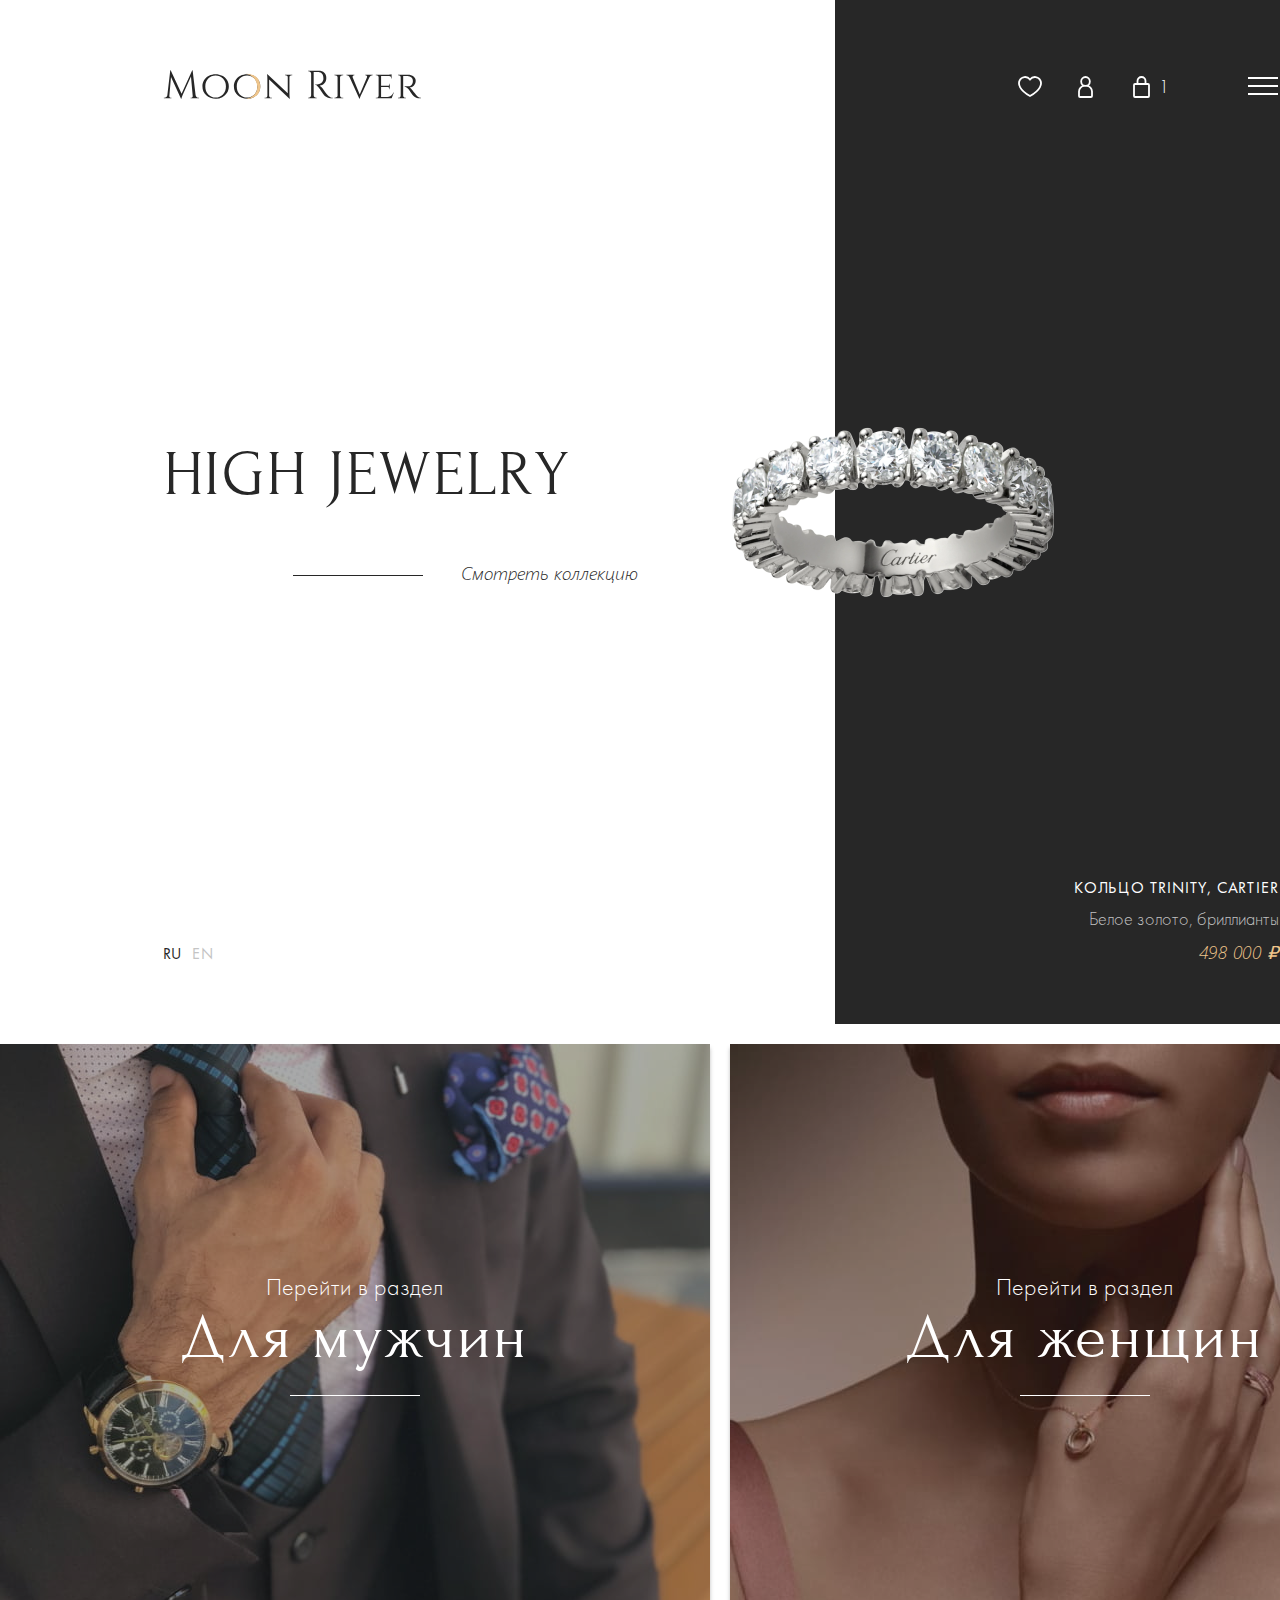
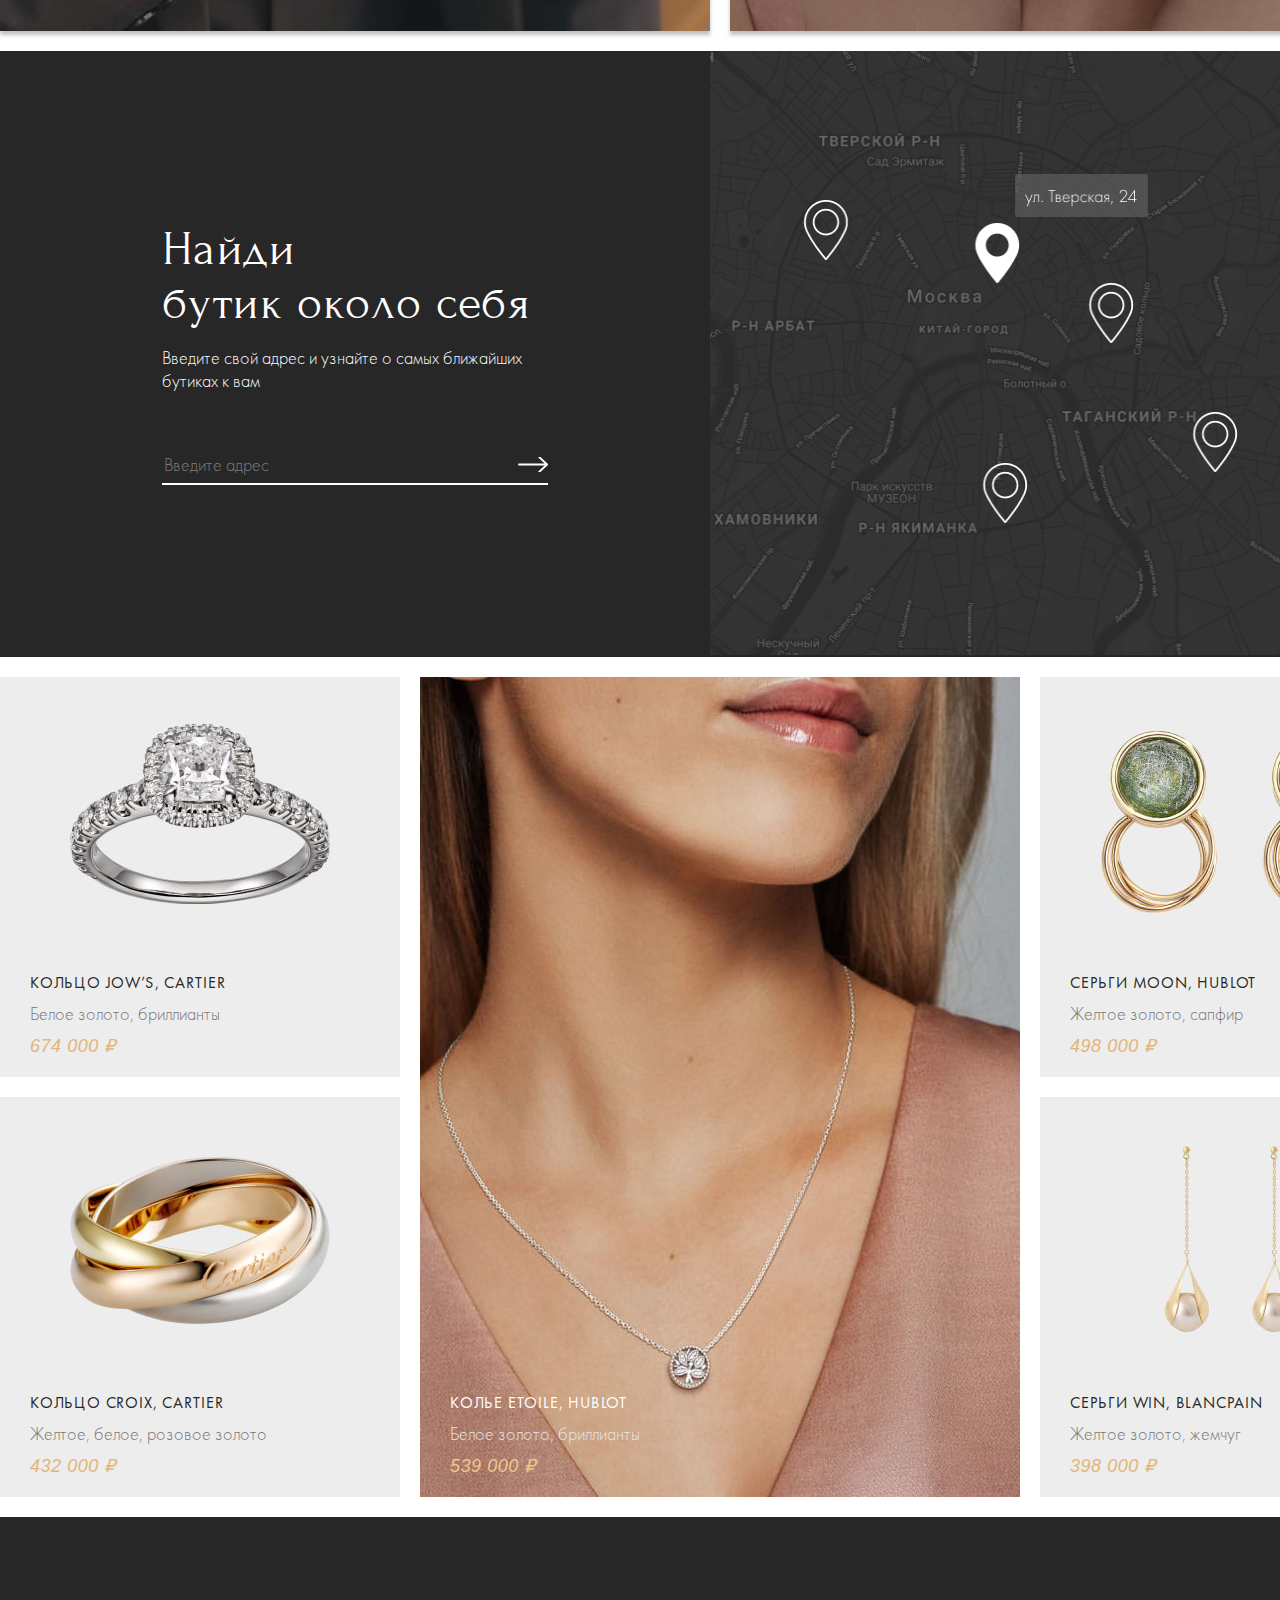
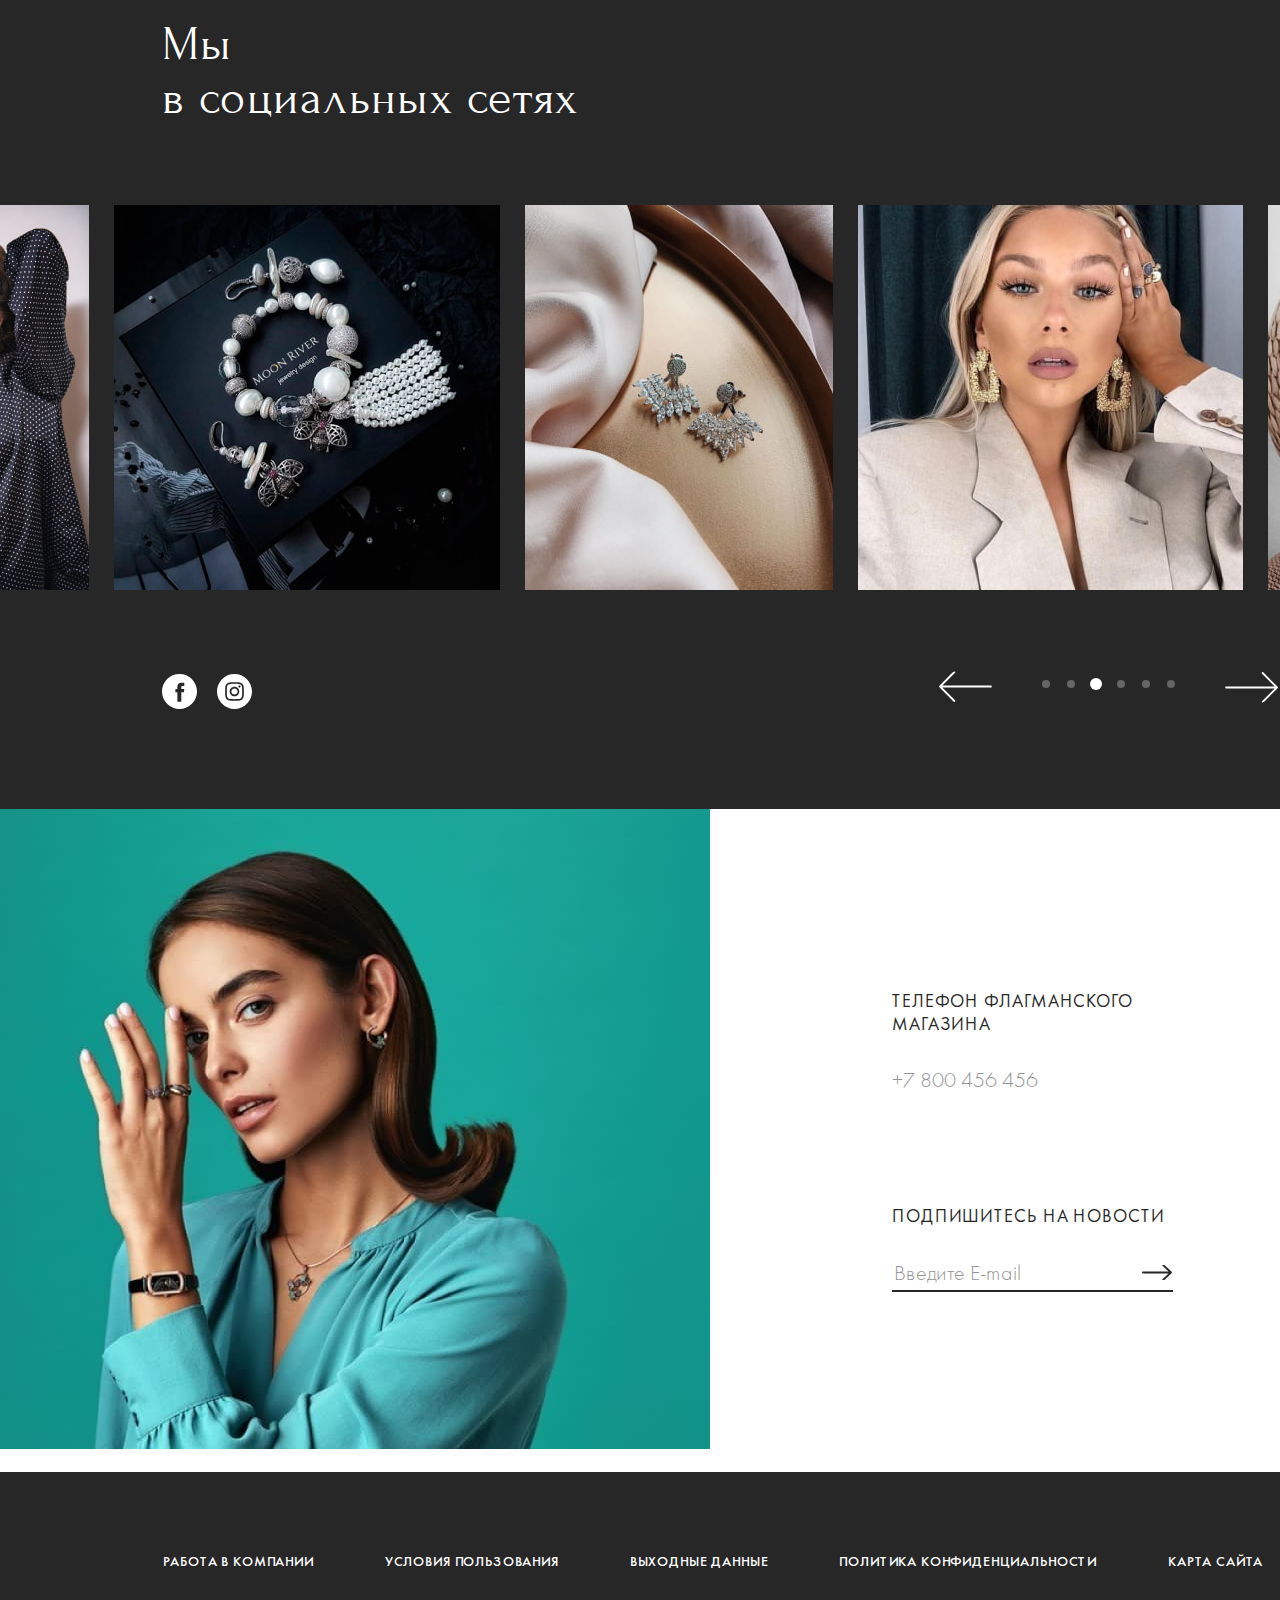
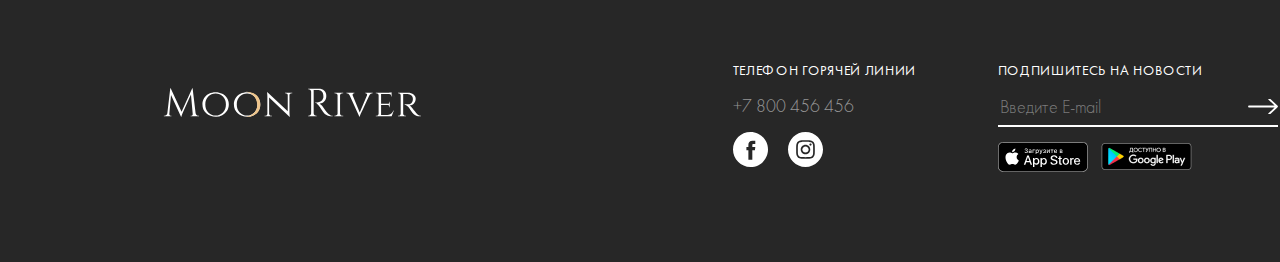
==== index.html @ 4856331a "Редактирует формы" ====
<!DOCTYPE html>
<html lang="ru">
  <head>
    <meta charset="utf-8">
    <title>Moon River</title>
    <link rel="stylesheet" href="styles/styles.css">
  </head>
  <body>
    <header class="main-header">
      <div class="container-center">
        <h1 class="visually-hidden">Moon River</h1>
        <nav class="main-nav">
          <a class="header-logo">
            <img class="header-logo-img" src="images/main-logo.svg" width="258" height="53" alt="Логотип «Moon River».">
          </a>
          <ul class="user-navigation navigation">
            <li class="user-navigation-item">
              <a class="user-navigation-link navigation-link favorite" href="#">
                <span class="visually-hidden">Избранное</span>
              </a>
            </li>
            <li class="user-navigation-item">
              <a class="user-navigation-link navigation-link sign-in" href="#">
                <span class="visually-hidden">Войти</span>
              </a>
            </li>
            <li class="user-navigation-item">
              <a class="user-navigation-link navigation-link cart" href="#">
                <span class="visually-hidden">Корзина</span>
                <span class="cart-counter">1</span>
              </a>
            </li>
          </ul>
          <a class="menu-burger-button" href="#">
            <span class="visually-hidden">Меню</span>
            <span class="burger-icon"></span>
          </a>
        </nav>
      </div>
    </header>
    <main class="main-container main-content">
      <section class="hero">
        <div class="container-center">
          <div class="hero-column-container">
            <h2 class="hero-title">High Jewelry</h2>
            <a class="hero-more-link" href="#">Смотреть коллекцию</a>
          </div>
          <article class="hero-produсt">
            <img class="hero-product-img" src="images/hero-product.png" width="322" height="170" alt="">
            <div class="hero-product-description">
              <h3 class="product-card-title">Кольцо Trinity, Cartier</h3>
              <p class="product-card-materials">Белое золото, бриллианты</p>
              <span class="product-card-price">498 000 &#8381;</span>
            </div>
          </article>
          <ul class="language-menu">
            <li class="language-menu-item">
              <a class="language-menu-link language-menu-current" href="#">Ru</a>
            </li>
            <li class="language-menu-item">
              <a class="language-menu-link" href="#">En</a>
            </li>
          </ul>
        </div>
      </section>
      <section class="catalog-menu container-center-second">
        <h2 class="visually-hidden">Перейти в каталог</h2>
        <div class="catalog-menu-column male-catalog">
          <a class="catalog-menu-link" href="#">Перейти в раздел
            <span class="catalog-menu-gender">Для мужчин</span>
          </a>
        </div>
        <div class="catalog-menu-column female-catalog">
          <a class="catalog-menu-link" href="#">Перейти в раздел
            <span class="catalog-menu-gender">Для женщин</span>
          </a>
        </div>
      </section>
      <section class="search">
        <div class="container-center-second">
          <div class="search-column-container">
            <h2 class="search-title">Найди<br>бутик около себя</h2>
            <p class="search-description">Введите свой адрес и узнайте о самых ближайших бутиках к вам</p>
            <form class="search-form form" action="https://echo.htmlacademy.ru/" method="post">
              <label class="visually-hidden" for="address">Введите адрес</label>
              <input class="search-form-field field" type="text" id="address" name="address" placeholder="Введите адрес" required>
              <button class="search-form-button form-button" type="submit">
                <span class="visually-hidden">Отправить</span>
              </button>
            </form>
          </div>
          <img class="search-map" src="images/map.png" width="740" height="604" alt="Карта">
        </div>
      </section>
      <section class="product-cards container-center-second">
        <h2 class="visually-hidden">Товары</h2>
        <ul class="product-cards-list">
          <li class="product-card">
            <img class="product-card-img" src="images/product-1.jpg" width="400" height="400" alt="">
            <div class="product-card-description">
              <h3 class="product-card-title">Кольцо jow’s, Cartier</h3>
              <p class="product-card-materials">Белое золото, бриллианты</p>
              <span class="product-card-price">674 000 &#8381;</span>
            </div>
          </li>
          <li class="product-card product-card-huge light-theme">
            <img class="product-card-img" src="images/product-3.jpg" width="600" height="820" alt="">
            <div class="product-card-description">
              <h3 class="product-card-title">Колье etoile, Hublot</h3>
              <p class="product-card-materials">Белое золото, бриллианты</p>
              <span class="product-card-price">539 000 &#8381;</span>
            </div>
          </li>
          <li class="product-card">
            <img class="product-card-img" src="images/product-4.jpg" width="400" height="400" alt="">
            <div class="product-card-description">
              <h3 class="product-card-title">Серьги moon, Hublot</h3>
              <p class="product-card-materials">Желтое золото, сапфир</p>
              <span class="product-card-price">498 000 &#8381;</span>
            </div>
          </li>
          <li class="product-card">
            <img class="product-card-img" src="images/product-2.jpg" width="400" height="400" alt="">
            <div class="product-card-description">
              <h3 class="product-card-title">Кольцо croix, Cartier</h3>
              <p class="product-card-materials">Желтое, белое, розовое золото</p>
              <span class="product-card-price">432 000 &#8381;</span>
            </div>
          </li>
          <li class="product-card">
            <img class="product-card-img" src="images/product-5.jpg" width="400" height="400" alt="">
            <div class="product-card-description">
              <h3 class="product-card-title">Серьги win, Blancpain</h3>
              <p class="product-card-materials">Желтое золото, жемчуг</p>
              <span class="product-card-price">398 000 &#8381;</span>
            </div>
          </li>
        </ul>
      </section>
      <section class="social-media">
        <div class="container-center-second">
          <h2 class="social-media-title">Мы<br>в социальных сетях</h2>
          <div class="slider">
            <ul class="slider-images-list">
              <li class="slider-list-item">
                <img class="slider-image" src="images/slider-photo-1.jpg" width="257" height="385" alt="Девушка в платье с серьгой.">
              </li>
              <li class="slider-list-item">
                <img class="slider-image" src="images/slider-photo-2.jpg" width="386" height="385" alt="Набор украшений: браслет и серьги.">
              </li>
              <li class="slider-list-item">
                <img class="slider-image" src="images/slider-photo-3.jpg" width="308" height="385" alt="Серьги.">
              </li>
              <li class="slider-list-item">
                <img class="slider-image" src="images/slider-photo-4.jpg" width="385" height="385" alt="Девушка с серьгами.">
              </li>
              <li class="slider-list-item">
                <img class="slider-image" src="images/slider-photo-5.jpg" width="338" height="385" alt="Рука девушки с кольцом, кулон, серьги, кофе.">
              </li>
            </ul>
            <ul class="slider-pagination">
              <li class="slider-pagination-item">
                <button class="slider-pagination-button slider-arrows slider-prev" type="button">
                  <span class="visually-hidden">Предыдущий слайд</span>
                </button>
              </li>
              <li class="slider-pagination-item">
                <button class="slider-pagination-button" type="button">
                  <span class="visually-hidden">1 слайд</span>
                </button>
              </li>
              <li class="slider-pagination-item">
                <button class="slider-pagination-button" type="button">
                  <span class="visually-hidden">2 слайд</span>
                </button>
              </li>
              <li class="slider-pagination-item">
                <button class="slider-pagination-button slider-button-active" type="button">
                  <span class="visually-hidden">3 слайд</span>
                </button>
              </li>
              <li class="slider-pagination-item">
                <button class="slider-pagination-button" type="button">
                  <span class="visually-hidden">4 слайд</span>
                </button>
              </li>
              <li class="slider-pagination-item">
                <button class="slider-pagination-button" type="button">
                  <span class="visually-hidden">5 слайд</span>
                </button>
              </li>
              <li class="slider-pagination-item">
                <button class="slider-pagination-button" type="button">
                  <span class="visually-hidden">6 слайд</span>
                </button>
              </li>
              <li class="slider-pagination-item">
                <button class="slider-pagination-button slider-arrows slider-next" type="button">
                  <span class="visually-hidden">Следующий слайд</span>
                </button>
              </li>
            </ul>
          </div>
          <ul class="social-list">
            <li class="social-list-item">
              <a class="social-link facebook" href="#">
                <span class="visually-hidden">Facebook</span>
                <svg xmlns="http://www.w3.org/2000/svg" width="35" height="35" fill="none" viewBox="0 0 35 35">
                  <path fill="#fff" fill-rule="evenodd" d="M17.5 0C7.835 0 0 7.835 0 17.5S7.835 35 17.5 35 35 27.165 35 17.5 27.165 0 17.5 0Zm1.824 18.269v9.52h-3.94v-9.52h-1.967v-3.28h1.968v-1.97c0-2.677 1.111-4.269 4.268-4.269h2.629v3.281h-1.643c-1.23 0-1.31.459-1.31 1.315l-.005 1.642H22.3l-.348 3.28h-2.628Z" clip-rule="evenodd"/>
                </svg>
              </a>
            </li>
            <li class="social-list-item">
              <a class="social-link instagram" href="#">
                <span class="visually-hidden">Instagram</span>
                <svg xmlns="http://www.w3.org/2000/svg" width="35" height="35" fill="none" viewBox="0 0 35 35">
                  <path fill="#fff" fill-rule="evenodd" d="M17.5 0C7.835 0 0 7.835 0 17.5S7.835 35 17.5 35 35 27.165 35 17.5 27.165 0 17.5 0Zm-3.8477 8.223c.9956-.0453 1.3137-.0564 3.8485-.0564h-.0029c2.5356 0 2.8525.011 3.8481.0564.9936.0455 1.6722.2028 2.2672.4336.6145.2382 1.1337.557 1.6528 1.0763.5192.5187.8381 1.0395 1.0773 1.6533.2294.5935.3869 1.2717.4336 2.2653.0447.9956.0564 1.3137.0564 3.8485 0 2.5348-.0117 2.8522-.0564 3.8477-.0467.9933-.2042 1.6717-.4336 2.2653-.2392.6137-.5581 1.1344-1.0773 1.6532-.5186.5192-1.0385.8389-1.6522 1.0773-.5938.2308-1.2728.3881-2.2665.4336-.9955.0453-1.3127.0564-3.8477.0564-2.5346 0-2.8525-.0111-3.8481-.0564-.9934-.0455-1.6718-.2028-2.2656-.4336-.6135-.2384-1.1343-.5581-1.6528-1.0773-.519-.5188-.838-1.0395-1.0765-1.6534-.2306-.5934-.388-1.2716-.4336-2.2653-.0451-.9955-.0564-1.3127-.0564-3.8475s.0117-2.8531.0562-3.8487c.0447-.9932.2022-1.6716.4336-2.2653.2392-.6136.558-1.1344 1.0772-1.6531.5188-.519 1.0396-.838 1.6534-1.0763.5935-.2308 1.2717-.3881 2.2653-.4336Z" clip-rule="evenodd"/>
                  <path fill="#fff" fill-rule="evenodd" d="M16.6637 9.8486c.1625-.0002.3374-.0001.5262 0h.3111c2.492 0 2.7873.009 3.7714.0537.91.0416 1.4039.1937 1.7329.3214.4356.1692.7461.3714 1.0726.6981.3267.3267.5289.6378.6985 1.0733.1277.3287.28.8226.3214 1.7326.0447.9839.0544 1.2794.0544 3.7703 0 2.4908-.0097 2.7864-.0544 3.7703-.0416.91-.1937 1.4039-.3214 1.7325-.1692.4356-.3718.7457-.6985 1.0722-.3267.3267-.6368.5289-1.0726.6981-.3286.1283-.8229.28-1.7329.3216-.9839.0447-1.2794.0544-3.7714.0544-2.4923 0-2.7876-.0097-3.7715-.0544-.91-.042-1.4039-.1941-1.7331-.3218-.4356-.1692-.7467-.3714-1.0734-.6981-.3266-.3267-.5289-.637-.6984-1.0728-.1278-.3286-.28-.8225-.3215-1.7325-.0447-.9839-.0536-1.2794-.0536-3.7719 0-2.4924.009-2.7864.0536-3.7703.0417-.91.1937-1.4039.3215-1.7329.1691-.4355.3718-.7467.6984-1.0733.3267-.3267.6378-.5289 1.0734-.6985.329-.1283.8231-.28 1.7331-.3218.861-.0389 1.1947-.0505 2.9342-.0525v.0023Zm5.8191 1.5498c-.6183 0-1.12.5011-1.12 1.1196 0 .6183.5017 1.12 1.12 1.12.6184 0 1.12-.5017 1.12-1.12 0-.6183-.5016-1.12-1.12-1.12v.0004Zm-9.7751 6.1018c0-2.647 2.1461-4.7931 4.7931-4.7931h-.0002c2.647 0 4.7925 2.1461 4.7925 4.7931s-2.1453 4.7921-4.7923 4.7921-4.7931-2.1451-4.7931-4.7921Z" clip-rule="evenodd"/>
                  <path fill="#fff" fill-rule="evenodd" d="M17.501 14.389c1.7182 0 3.1112 1.3929 3.1112 3.1112 0 1.7181-1.393 3.1111-3.1112 3.1111-1.7183 0-3.1111-1.393-3.1111-3.1111 0-1.7183 1.3928-3.1112 3.1111-3.1112Z" clip-rule="evenodd"/>
                </svg>
              </a>
            </li>
          </ul>
        </div>
      </section>
      <section class="contacts container-center-second">
        <h2 class="visually-hidden">Связь с нами</h2>
        <div class="contacts-container">
          <div class="tel">
            <h3 class="tel-title contacts-subtitle">Телефон флагманского магазина</h3>
            <a class="tel-link" href="tel:+7800456456">+7 800 456 456</a>
          </div>
          <div class="subscribe">
            <h3 class="subscribe-title contacts-subtitle">Подпишитесь на новости</h3>
            <form class="subscribe-form form" action="https://echo.htmlacademy.ru/" method="post">
              <label class="visually-hidden" for="subscribe">Введите E-mail</label>
              <input class="subscribe-field field" type="email" id="subscribe" name="subscribe" placeholder="Введите E-mail" required>
              <button class="subscribe-button form-button" type="submit">
                <span class="visually-hidden">Отправить</span>
              </button>
            </form>
          </div>
        </div>
      </section>
    </main>
    <footer class="main-footer">
      <div class="container-center">
        <ul class="footer-navigation">
          <li class="footer-navigation-item">
            <a class="footer-navigation-link" href="#">Работа в компании</a>
          </li>
          <li class="footer-navigation-item">
            <a class="footer-navigation-link" href="#">Условия пользования</a>
          </li>
          <li class="footer-navigation-item">
            <a class="footer-navigation-link" href="#">Выходные данные</a>
          </li>
          <li class="footer-navigation-item">
            <a class="footer-navigation-link" href="#">Политика конфиденциальности</a>
          </li>
          <li class="footer-navigation-item">
            <a class="footer-navigation-link" href="#">Карта сайта</a>
          </li>
        </ul>
        <a class="footer-logo">
          <img class="footer-logo-img" src="images/light-logo.svg" width="258" height="53" alt="Логотип «Moon River».">
        </a>
        <section class="footer-contacts">
          <h2 class="visually-hidden">Контакты</h2>
          <ul class="footer-contacts-list">
            <li class="footer-contacts-item tel">
              <h3 class="tel-title footer-title">Телефон горячей линии</h3>
              <a class="tel-link" href="tel:+7800456456">+7 800 456 456</a>
            </li>
            <li class="footer-contacts-item">
              <h3 class="visually-hidden">Социальные сети</h3>
              <ul class="social-list">
                <li class="social-list-item">
                  <a class="social-link" href="#">
                    <span class="visually-hidden">Facebook</span>
                    <svg xmlns="http://www.w3.org/2000/svg" width="35" height="35" fill="none" viewBox="0 0 35 35">
                      <path fill="#fff" fill-rule="evenodd" d="M17.5 0C7.835 0 0 7.835 0 17.5S7.835 35 17.5 35 35 27.165 35 17.5 27.165 0 17.5 0Zm1.824 18.269v9.52h-3.94v-9.52h-1.967v-3.28h1.968v-1.97c0-2.677 1.111-4.269 4.268-4.269h2.629v3.281h-1.643c-1.23 0-1.31.459-1.31 1.315l-.005 1.642H22.3l-.348 3.28h-2.628Z" clip-rule="evenodd"/>
                    </svg>
                  </a>
                </li>
                <li class="social-list-item">
                  <a class="social-link" href="#">
                    <span class="visually-hidden">Instagram</span>
                    <svg xmlns="http://www.w3.org/2000/svg" width="35" height="35" fill="none" viewBox="0 0 35 35">
                      <path fill="#fff" fill-rule="evenodd" d="M17.5 0C7.835 0 0 7.835 0 17.5S7.835 35 17.5 35 35 27.165 35 17.5 27.165 0 17.5 0Zm-3.8477 8.223c.9956-.0453 1.3137-.0564 3.8485-.0564h-.0029c2.5356 0 2.8525.011 3.8481.0564.9936.0455 1.6722.2028 2.2672.4336.6145.2382 1.1337.557 1.6528 1.0763.5192.5187.8381 1.0395 1.0773 1.6533.2294.5935.3869 1.2717.4336 2.2653.0447.9956.0564 1.3137.0564 3.8485 0 2.5348-.0117 2.8522-.0564 3.8477-.0467.9933-.2042 1.6717-.4336 2.2653-.2392.6137-.5581 1.1344-1.0773 1.6532-.5186.5192-1.0385.8389-1.6522 1.0773-.5938.2308-1.2728.3881-2.2665.4336-.9955.0453-1.3127.0564-3.8477.0564-2.5346 0-2.8525-.0111-3.8481-.0564-.9934-.0455-1.6718-.2028-2.2656-.4336-.6135-.2384-1.1343-.5581-1.6528-1.0773-.519-.5188-.838-1.0395-1.0765-1.6534-.2306-.5934-.388-1.2716-.4336-2.2653-.0451-.9955-.0564-1.3127-.0564-3.8475s.0117-2.8531.0562-3.8487c.0447-.9932.2022-1.6716.4336-2.2653.2392-.6136.558-1.1344 1.0772-1.6531.5188-.519 1.0396-.838 1.6534-1.0763.5935-.2308 1.2717-.3881 2.2653-.4336Z" clip-rule="evenodd"/>
                      <path fill="#fff" fill-rule="evenodd" d="M16.6637 9.8486c.1625-.0002.3374-.0001.5262 0h.3111c2.492 0 2.7873.009 3.7714.0537.91.0416 1.4039.1937 1.7329.3214.4356.1692.7461.3714 1.0726.6981.3267.3267.5289.6378.6985 1.0733.1277.3287.28.8226.3214 1.7326.0447.9839.0544 1.2794.0544 3.7703 0 2.4908-.0097 2.7864-.0544 3.7703-.0416.91-.1937 1.4039-.3214 1.7325-.1692.4356-.3718.7457-.6985 1.0722-.3267.3267-.6368.5289-1.0726.6981-.3286.1283-.8229.28-1.7329.3216-.9839.0447-1.2794.0544-3.7714.0544-2.4923 0-2.7876-.0097-3.7715-.0544-.91-.042-1.4039-.1941-1.7331-.3218-.4356-.1692-.7467-.3714-1.0734-.6981-.3266-.3267-.5289-.637-.6984-1.0728-.1278-.3286-.28-.8225-.3215-1.7325-.0447-.9839-.0536-1.2794-.0536-3.7719 0-2.4924.009-2.7864.0536-3.7703.0417-.91.1937-1.4039.3215-1.7329.1691-.4355.3718-.7467.6984-1.0733.3267-.3267.6378-.5289 1.0734-.6985.329-.1283.8231-.28 1.7331-.3218.861-.0389 1.1947-.0505 2.9342-.0525v.0023Zm5.8191 1.5498c-.6183 0-1.12.5011-1.12 1.1196 0 .6183.5017 1.12 1.12 1.12.6184 0 1.12-.5017 1.12-1.12 0-.6183-.5016-1.12-1.12-1.12v.0004Zm-9.7751 6.1018c0-2.647 2.1461-4.7931 4.7931-4.7931h-.0002c2.647 0 4.7925 2.1461 4.7925 4.7931s-2.1453 4.7921-4.7923 4.7921-4.7931-2.1451-4.7931-4.7921Z" clip-rule="evenodd"/>
                      <path fill="#fff" fill-rule="evenodd" d="M17.501 14.389c1.7182 0 3.1112 1.3929 3.1112 3.1112 0 1.7181-1.393 3.1111-3.1112 3.1111-1.7183 0-3.1111-1.393-3.1111-3.1111 0-1.7183 1.3928-3.1112 3.1111-3.1112Z" clip-rule="evenodd"/>
                    </svg>
                  </a>
                </li>
              </ul>
            </li>
          </ul>
        </section>
        <div class="footer-column">
          <section class="footer-subscribe subscribe">
            <h2 class="subscribe-title footer-title">Подпишитесь на новости</h2>
            <form class="footer-subscribe-form form" action="https://echo.htmlacademy.ru/" method="post">
              <label class="visually-hidden" for="footer-subscribe">Введите E-mail</label>
              <input class="footer-subscribe-field field" type="email" id="footer-subscribe" name="subscribe" placeholder="Введите E-mail" required>
              <button class="footer-subscribe-button form-button" type="submit">
                <span class="visually-hidden">Отправить</span>
              </button>
            </form>
          </section>
          <ul class="footer-store-list">
            <li class="footer-store-item">
              <a class="footer-store-link" href="#">
                <img class="footer-store-logo appstore" src="images/apple-store.svg" width="90" height="30" alt="Загрузить в App Store">
              </a>
            </li>
            <li class="footer-store-item">
              <a class="footer-store-link" href="#">
                <img class="footer-store-logo google-play" src="images/google-play.png" width="103" height="35" alt="Доступно в Google Play">
              </a>
            </li>
          </ul>
        </div>
      </div>
    </footer>
  </body>
</html>
---- styles/styles.css ----
@font-face {
  font-family: "Futura PT";
  font-style: normal;
  font-weight: 300;
  src: url("../fonts/futurapt-light.woff2") format("woff2");
  font-display: swap;
}

@font-face {
  font-family: "Futura PT";
  font-style: normal;
  font-weight: 400;
  src: url("../fonts/futurapt-book.woff2") format("woff2");
  font-display: swap;
}

@font-face {
  font-family: "Futura PT";
  font-style: normal;
  font-weight: 450;
  src: url("../fonts/futurapt-medium.woff2") format("woff2");
  font-display: swap;
}

@font-face {
  font-family: "Futura PT";
  font-style: normal;
  font-weight: 600;
  src: url("../fonts/futurapt-demi.woff2") format("woff2");
  font-display: swap;
}

@font-face {
  font-family: "Segoe UI";
  font-style: italic;
  font-weight: 300;
  src: url("../fonts/segoeui-lightitalic.woff2") format("woff2");
  font-display: swap;
}
@font-face {
  font-family: "Segoe UI";
  font-style: italic;
  font-weight: 400;
  src: url("../fonts/segoeui-regularitalic.woff2") format("woff2");
  font-display: swap;
}

@font-face {
  font-family: "Forum";
  font-style: normal;
  font-weight: 400;
  src: url("../fonts/forum-regular.woff2") format("woff2");
  font-display: swap;
}

html {
  height: 100%;
}

body {
  display: flex;
  flex-direction: column;
  min-height: 100%;
  min-width: 1440px;
  margin: 0;
  font-family: "Futura PT", sans-serif;
  font-weight: 300;
  font-size: 18px;
  color: #272727;
}

.visually-hidden {
  position: absolute;
  width: 1px;
  height: 1px;
  margin: -1px;
  padding: 0;
  border: 0;
  clip: rect(0 0 0 0);
  overflow: hidden;
}

.container-center {
  width: 1115px;
  margin: 0 auto;
}

.container-center-second {
  width: 1440px;
  margin: 0 auto;
}

.main-header,
.hero {
  background-image: linear-gradient(to right, transparent, transparent 58%, #272727 58%, #272727);
}

.main-header {
  padding: 60px 0;
}

.main-nav {
  display: flex;
  align-items: flex-start;
}

.header-logo {
  width: 258px;
  margin-right: auto;
}

.header-logo-img {
  display: block;
}

.navigation {
  display: flex;
  margin: 0;
  padding: 0;
  list-style: none;
  background-color: #272727;
}

.navigation-link,
.menu-burger-button {
  display: block;
  font-size: 16px;
  font-weight: 450;
  letter-spacing: 0.96px;
  color: #ffffff;
  text-transform: uppercase;
  text-decoration: none;
}

.user-navigation-link {
  display: block;
  min-width: 56px;
  min-height: 53px;
  box-sizing: border-box;
  padding: 15px 20px;
  background-image: url("../images/favorite-icon.svg");
  background-repeat: no-repeat;
  background-position: center;
}

.sign-in {
  background-image: url("../images/sign-in-icon.svg");
}

.cart {
  position: relative;
  background-image: url("../images/cart-icon.svg");
}

.cart-counter {
  position: absolute;
  right: 0;
  font-size: 18px;
  font-weight: 300;
}

.menu-burger-button {
  margin-left: 78px;
  height: 53px;
}

.burger-icon {
  position: relative;
  display: block;
  width: 30px;
  height: 2px;
  margin-top: 25px;
  background-color: #ffffff;
}

.burger-icon::before,
.burger-icon::after {
  content: "";
  position: absolute;
  bottom: 100%;
  width: 30px;
  height: 2px;
  margin-bottom: 6px;
  background-color: #ffffff;
}

.burger-icon::after {
  top: 100%;
  margin-top: 6px;
  margin-bottom: 0;
}

.main-container {
  flex-grow: 1;
}

.hero {
  padding: 254px 0 60px;
  margin-bottom: 20px;
}

.hero .container-center {
  display: grid;
  grid-template-columns: 475px 547px;
  grid-template-rows: 1fr;
  column-gap: 94px;
  min-height: 537px;
}

.hero-column-container {
  display: flex;
  flex-direction: column;
}

.hero-title {
  margin: 12px 0 50px;
  font-family: "Forum", serif;
  font-size: 64px;
  font-weight: 400;
  letter-spacing: 1.92px;
  color: #272727;
  text-transform: uppercase;
}

.hero-produсt {
  grid-row: span 2;
  display: flex;
  flex-direction: column;
  justify-content: space-between;
}

.hero-more-link {
  position: relative;
  align-self: flex-end;
  max-width: 306px;
  font-family: "Segoe UI", sans-serif;
  font-style: italic;
  font-weight: 300;
  color: #272727;
  text-decoration: none;
  text-align: right;
}

.hero-more-link::before {
  content: "";
  position: absolute;
  right: 100%;
  top: 15px;
  width: 130px;
  height: 1px;
  margin-right: 38px;
  background-color: #272727;
}

.hero-product-description {
  text-align: right;
}

.product-card-title {
  margin: 0;
  margin-bottom: 9px;
  font-family: "Futura PT", sans-serif;
  font-size: 16px;
  font-weight: 400;
  letter-spacing: 0.8px;
  color: #272727;
  text-transform: uppercase;
}

.product-card-materials {
  margin: 0;
  margin-bottom: 9px;
  color: #757575;
}

.product-card-price {
  font-family: "Segoe UI", sans-serif;
  font-style: italic;
  font-weight: 400;
  letter-spacing: 0.54px;
  color: #e2b67a;
}

.hero-produсt .product-card-title {
  color: #ffffff;
}

.hero-produсt .product-card-materials {
  color: #c2c2c2;
}

.hero-produсt .product-card-price {
  font-weight: 300;
  color: #efc58b;
}

.language-menu {
  display: flex;
  gap: 10px;
  margin: 0;
  padding: 0;
  list-style: none;
}

.language-menu-link {
  font-size: 16px;
  font-weight: 400;
  letter-spacing: 0.8px;
  color: #c4c4c4;
  text-transform: uppercase;
  text-decoration: none;
}

.language-menu-current {
  color: #272727;
}

.catalog-menu {
  display: flex;
  justify-content: space-between;
  margin-bottom: 20px;
}

.catalog-menu-column {
  position: relative;
  box-sizing: border-box;
  width: 710px;
  padding: 227px 139px 258px 138px;
  background-color: #272727;
  background-repeat: no-repeat;
  background-position: center bottom;
  background-size: cover;
  box-shadow: 0 4px 4px 0 rgba(0, 0, 0, 0.25);
}

.catalog-menu-column::before {
  content: "";
  position: absolute;
  top: 0;
  left: 0;
  right: 0;
  bottom: 0;
  background-color: rgba(39, 39, 39, 0.4);
}

.male-catalog {
  background-image: url("../images/male-background.jpg");
}

.female-catalog {
  background-image: url("../images/female-background.jpg");
}

.catalog-menu-link {
  position: relative;
  display: block;
  font-size: 24px;
  color: #ffffff;
  text-decoration: none;
  text-align: center;
}

.catalog-menu-link::after {
  content: "";
  position: absolute;
  top: 100%;
  left: 50%;
  width: 130px;
  height: 1px;
  margin-top: 22px;
  background-color: #ffffff;
  transform: translateX(-50%);
}

.catalog-menu-gender {
  display: block;
  font-family: "Forum", serif;
  font-size: 64px;
  font-weight: 400;
  letter-spacing: 1.92px;
}

.search {
  margin-bottom: 20px;
  color: #ffffff;
  background-color: #272727;
}

.search .container-center-second {
  display: flex;
}

.search-column-container {
  box-sizing: border-box;
  width: 710px;
  padding: 171px 162px 172px;
}

.search-title {
  margin: 0;
  margin-bottom: 16px;
  font-family: "Forum", serif;
  font-size: 48px;
  font-weight: 400;
  letter-spacing: 1.44px;
}

.search-description {
  margin: 0;
  margin-bottom: 60px;
}

.form {
  display: flex;
  align-items: center;
  padding-bottom: 6px;
  border-bottom: 2px solid #ffffff;
}

.field {
  box-sizing: border-box;
  width: 358px;
  font-family: inherit;
  font-size: 18px;
  font-weight: 300;
  color: rgba(255, 255, 255, 0.40);
  background-color: transparent;
  border: none;
}

.field::placeholder {
  font-family: inherit;
  font-size: 18px;
  font-weight: 300;
  color: rgba(255, 255, 255, 0.40);
}

.form-button {
  display: inline-block;
  width: 30px;
  height: 15px;
  padding: 0;
  background-color: transparent;
  background-image: url("../images/arrow-button.svg");
  background-repeat: no-repeat;
  background-position: center;
  border: none;
  cursor: pointer;
}

.search-map {
  width: 733px;
}

.product-cards {
  margin-bottom: 20px;
}

.product-cards-list {
  display: grid;
  grid-template-columns: repeat(3, auto);
  grid-template-rows: repeat(2, auto);
  justify-items: center;
  gap: 20px;
  margin: 0;
  padding: 0;
  list-style: none;
}

.product-card-huge {
  grid-row: span 2;
}

.product-card {
  position: relative;
}

.product-card-img {
  display: block;
}

.product-card-description {
  position: absolute;
  bottom: 20px;
  left: 30px;
}

.light-theme .product-card-title {
  color: #ffffff;
}

.light-theme .product-card-materials {
  color: #e7e7e7;
}

.light-theme .product-card-price {
  color: #efc58b;
}

.social-media {
  padding: 100px 0;
  color: #ffffff;
  background-color: #272727;
}

.social-media .container-center-second{
  position: relative;
}

.social-media-title {
  margin: 0;
  margin-bottom: 80px;
  margin-left: 162px;
  font-family: "Forum", serif;
  font-size: 48px;
  font-weight: 400;
  letter-spacing: 1.44px;
}

.slider {
  overflow: hidden;
}

.slider-images-list {
  display: flex;
  gap: 25px;
  margin: 0;
  margin-bottom: 80px;
  padding: 0;
  list-style: none;
  transform: translateX(-168px);
}

.slider-image {
  display: block;
}

.slider-pagination {
  display: flex;
  flex-wrap: wrap;
  justify-content: flex-end;
  gap: 17px;
  max-width: 550px;
  margin: 0;
  margin-left: auto;
  margin-right: 162px;
  padding: 0;
  list-style: none;
}

.slider-pagination-item:first-child {
  margin-right: 33px;
}

.slider-pagination-item:last-child {
  margin-left: 33px;
}

.slider-pagination-button {
  width: 8px;
  height: 8px;
  margin: 0;
  padding: 0;
  background-color: #656565;
  cursor: pointer;
  border: none;
  border-radius: 50%;
}

.slider-button-active {
  background-color: #ffffff;
  box-shadow: 0 0 0 2px #ffffff;
}

.slider-arrows {
  width: 53px;
  height: 34px;
  border: none;
  background-color: transparent;
  background-image: url("../images/slider-next.svg");
  background-repeat: no-repeat;
  background-position: center;
}

.slider-prev {
  transform: rotate(180deg);
}

.social-list {
  display: flex;
  flex-wrap: wrap;
  gap: 20px;
  margin: 0;
  padding: 0;
  list-style: none;
}

.social-media .social-list {
  position: absolute;
  bottom: 0;
  left: 162px;
  max-width: 500px;
}

.social-link {
  display: block;
  width: 35px;
  height: 35px;
}

.contacts {
  background-image: url("../images/contacts-background.jpg");
  background-repeat: no-repeat;
}

.contacts .tel {
  margin-bottom: 110px;
}

.contacts-container {
  box-sizing: border-box;
  width: 731px;
  margin-left: auto;
  padding: 180px 208px 180px 183px;
}

.contacts-subtitle {
  margin: 0;
  margin-bottom: 30px;
  font-size: 18px;
  font-weight: 400;
  letter-spacing: 0.9px;
  text-transform: uppercase;
}

.tel-link,
.subscribe-field,
.subscribe-field::placeholder {
  font-size: 22px;
  color: #959595;
  text-decoration: none;
}

.subscribe-form {
  width: 281px;
  padding-bottom: 2px;
  border-bottom-color: #272727;
}

.subscribe-field {
  width: 250px;
}

.subscribe-button {
  background-image: url("../images/arrow-button-dark.svg");
}

.main-footer {
  padding: 76px 0 80px;
  color: #c2c2c2;
  background-color: #272727;
}

.main-footer .container-center {
  display: flex;
  flex-wrap: wrap;
}

.footer-navigation {
  display: flex;
  flex-wrap: wrap;
  gap: 71px;
  width: 100%;
  margin: 0;
  margin-bottom: 90px;
  padding: 0;
  list-style: none;
}

.footer-navigation-link {
  font-size: 14px;
  font-weight: 450;
  color: #ffffff;
  letter-spacing: 0.84px;
  text-transform: uppercase;
  text-decoration: none;
}

.footer-logo {
  width: 258px;
  margin-right: auto;
  margin-top: 17px;
}

.footer-contacts {
  width: 185px;
}

.footer-contacts-list {
  margin: 0;
  padding: 0;
  list-style: none;
}

.footer-contacts-item {
  margin-bottom: 15px;
}

.footer-title {
  margin: 0;
  margin-bottom: 15px;
  font-size: 14px;
  font-weight: 400;
  color: #ffffff;
  letter-spacing: 0.7px;
  text-transform: uppercase;
}

.main-footer .tel-link {
  font-size: 18px;
}

.footer-column {
  width: 280px;
  margin-left: 80px;
}

.footer-subscribe {
  margin-bottom: 12px;
}

.footer-subscribe-form {
  width: 280px;
}

.footer-subscribe-field {
  width: 250px;
  font-size: 18px;
}

.footer-store-list {
  display: flex;
  flex-wrap: wrap;
  justify-content: flex-start;
  gap: 7px;
  margin: 0;
  padding: 0;
  list-style: none;
}

.footer-store-item {
  display: flex;
  justify-content: center;
  align-items: center;
}

.footer-store-logo {
  display: block;
}
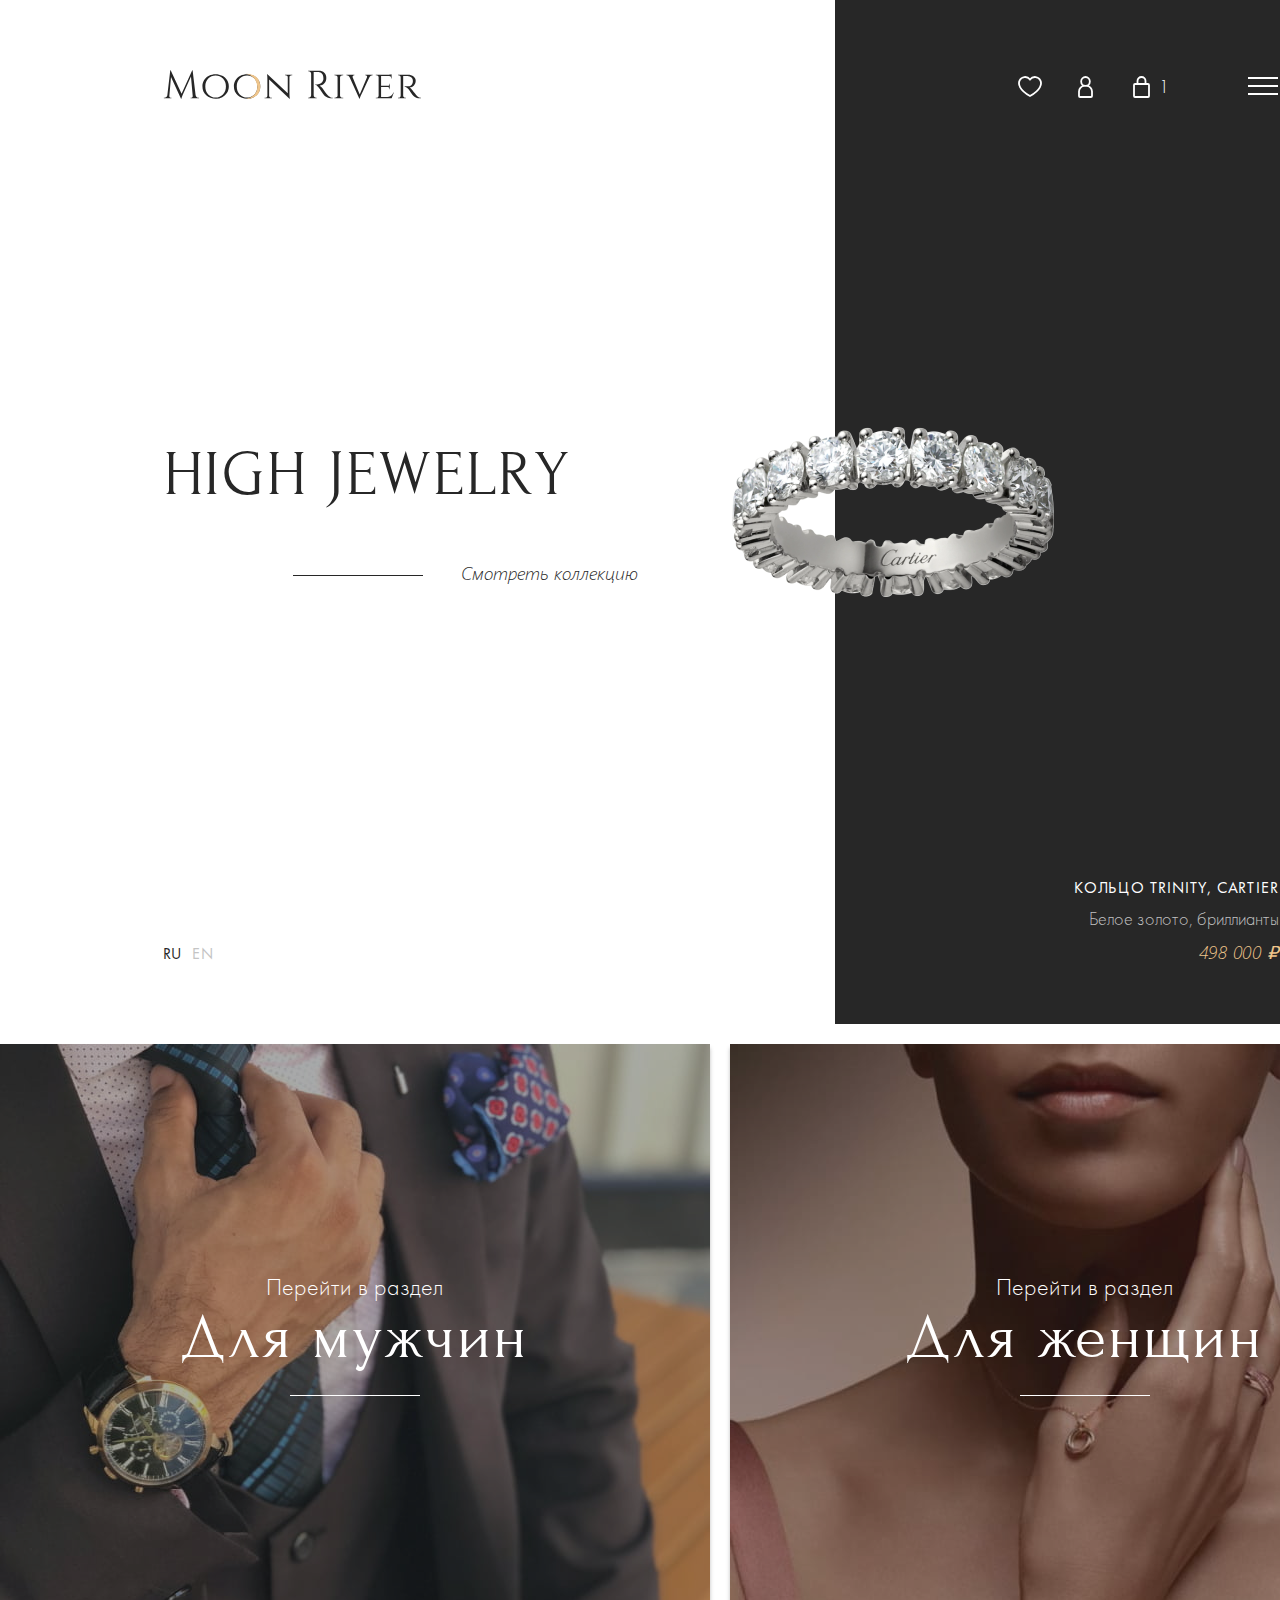
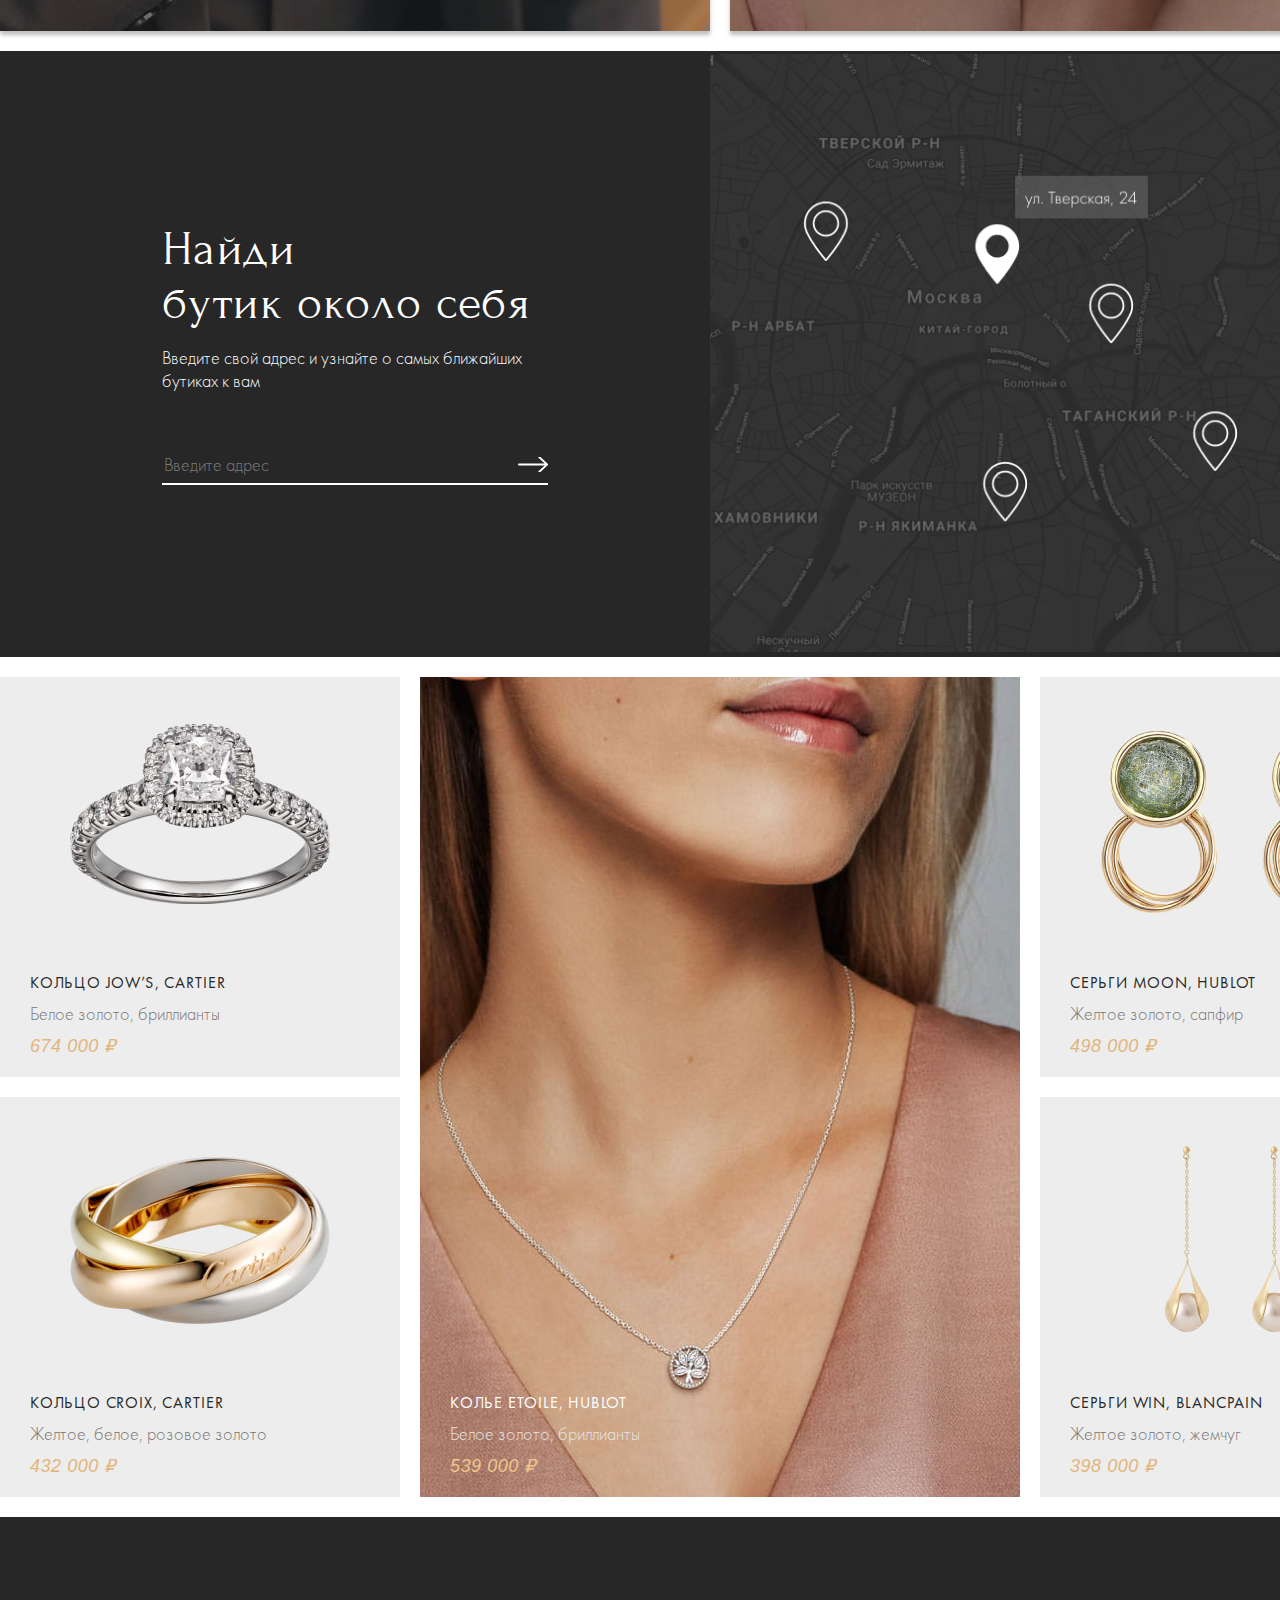
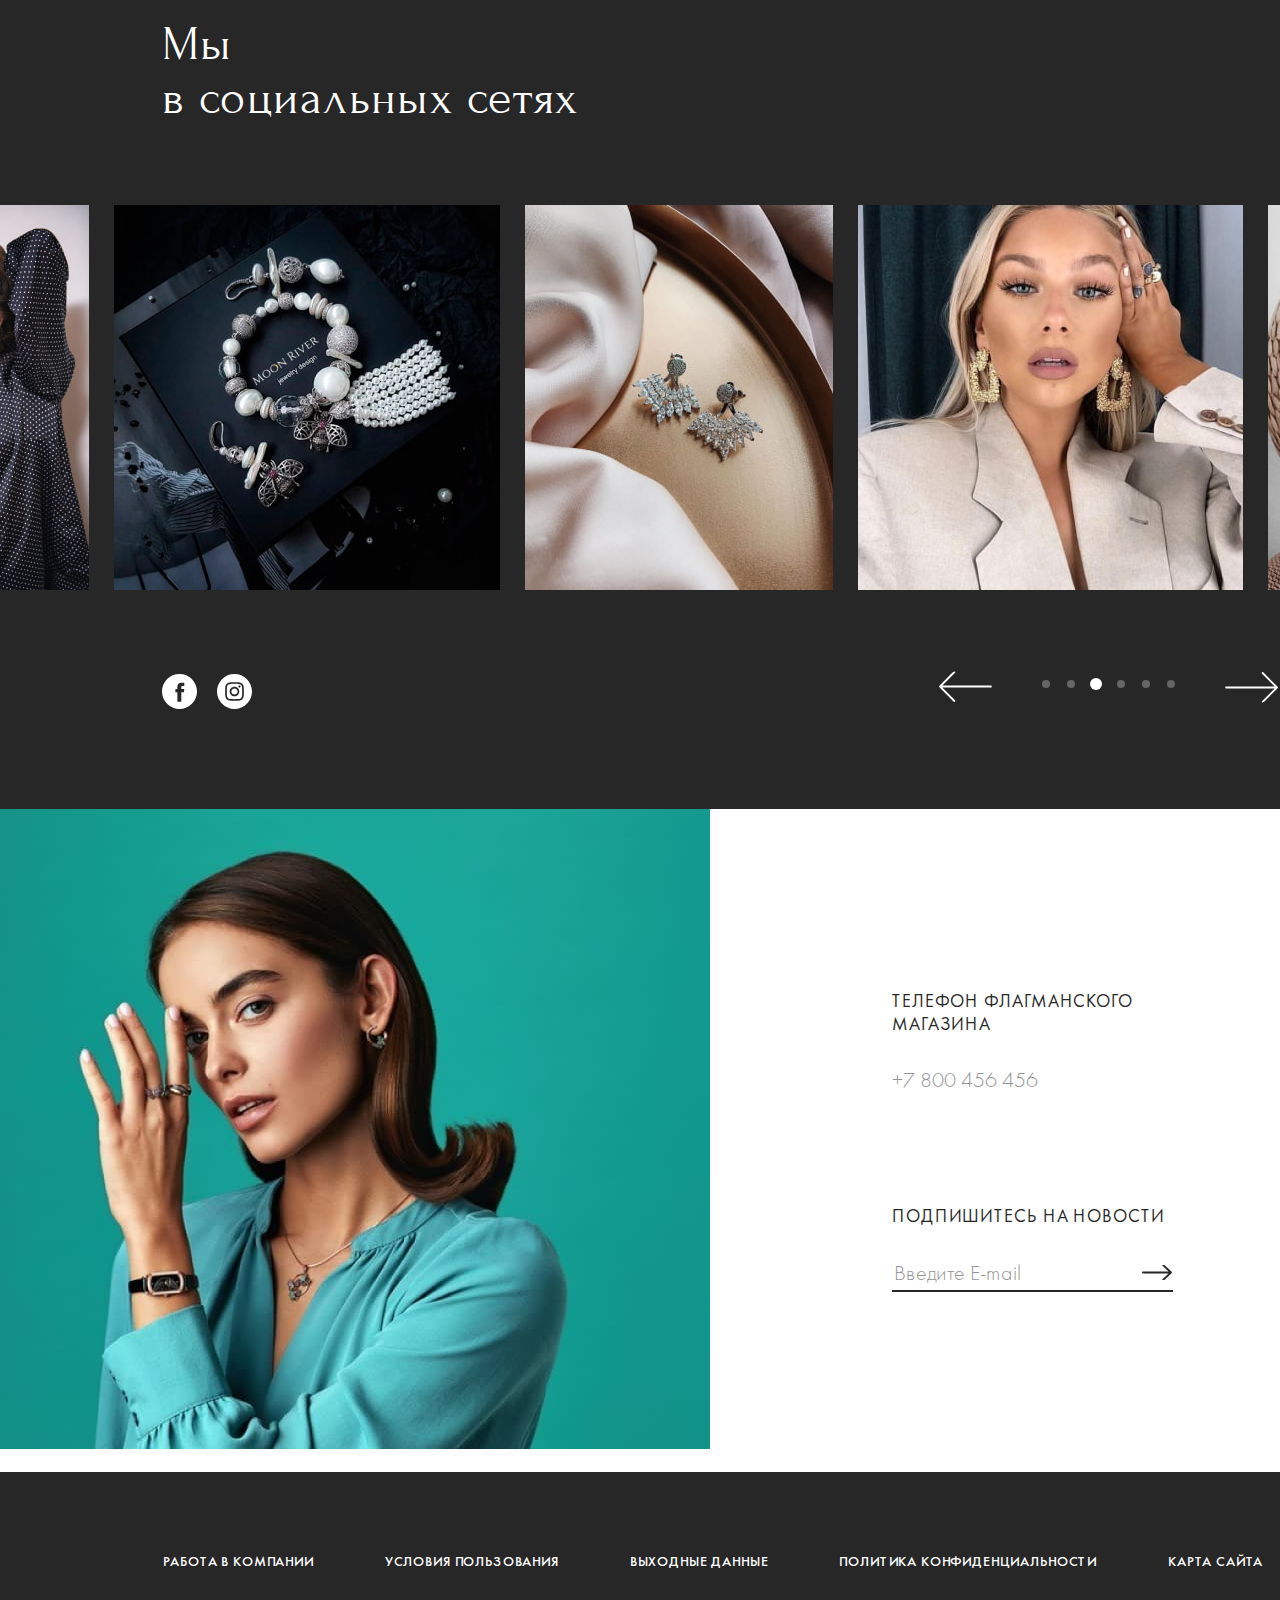
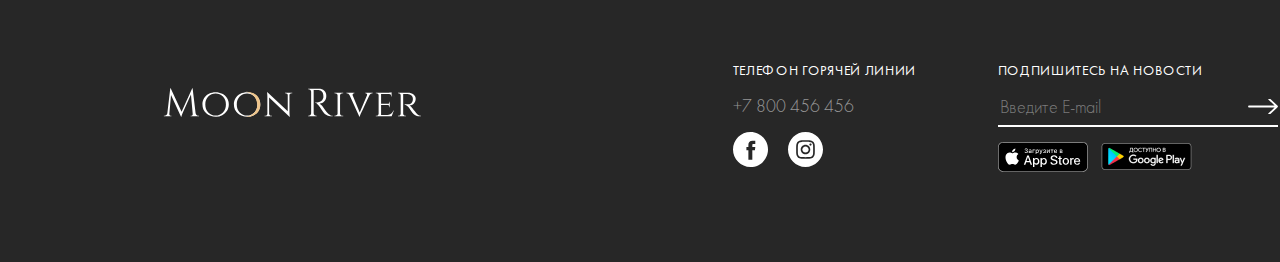
==== commit 411cdd77: "Добавляет скрипт" ====
--- a/index.html
+++ b/index.html
@@ -29,15 +29,219 @@
                 <span class="visually-hidden">Корзина</span>
                 <span class="cart-counter">1</span>
               </a>
+
             </li>
           </ul>
-          <a class="menu-burger-button" href="#">
+          <a class="menu-burger-button" href="popover.html">
             <span class="visually-hidden">Меню</span>
             <span class="burger-icon"></span>
           </a>
         </nav>
       </div>
     </header>
+    <div class="popover popover-menu">
+      <div class="popover-content">
+        <header class="main-header popover-header">
+          <div class="container-center">
+            <nav class="main-nav">
+              <a class="header-logo">
+                <img class="header-logo-img light-logo" src="images/light-logo.svg" width="258" height="53" alt="Логотип «Moon River».">
+              </a>
+              <ul class="user-navigation navigation">
+                <li class="user-navigation-item">
+                  <a class="user-navigation-link navigation-link favorite" href="#">
+                    <span class="visually-hidden">Избранное</span>
+                  </a>
+                </li>
+                <li class="user-navigation-item">
+                  <a class="user-navigation-link navigation-link sign-in" href="#">
+                    <span class="visually-hidden">Войти</span>
+                  </a>
+                </li>
+                <li class="user-navigation-item">
+                  <a class="user-navigation-link navigation-link cart" href="#">
+                    <span class="visually-hidden">Корзина</span>
+                    <span class="cart-counter">1</span>
+                  </a>
+
+                </li>
+              </ul>
+              <a class="popover-close-button" href="#">
+                <span class="visually-hidden">Закрыть</span>
+              </a>
+            </nav>
+          </div>
+        </header>
+        <nav class="site-navigation">
+          <div class="container-center">
+            <ul class="site-navigation-list navigation">
+              <li class="site-navigation-item">
+                <a class="site-navigation-link navigation-link navigation-link-current" href="#">Ювелирные изделия</a>
+              </li>
+              <li class="site-navigation-item">
+                <a class="site-navigation-link navigation-link" href="#">Часы</a>
+              </li>
+              <li class="site-navigation-item">
+                <a class="site-navigation-link navigation-link" href="#">Ароматы</a>
+              </li>
+              <li class="site-navigation-item">
+                <a class="site-navigation-link navigation-link" href="#">Бренды</a>
+              </li>
+              <li class="site-navigation-item">
+                <a class="site-navigation-link navigation-link" href="#">Изделия из кожи</a>
+              </li>
+              <li class="site-navigation-item">
+                <a class="site-navigation-link navigation-link" href="#">Свадебные украшения</a>
+              </li>
+              <li class="site-navigation-item">
+                <a class="site-navigation-link navigation-link" href="#">Другое</a>
+              </li>
+            </ul>
+          </div>
+        </nav>
+        <div class="container-center">
+          <ul class="navigation-topics">
+            <li class="navigation-topic for-who">
+              <h2 class="navigation-topic-title">Для кого</h2>
+              <ul class="popover-navigation">
+                <li class="popover-navigation-item">
+                  <a class="popover-navigation-link" href="#">Для женщин</a>
+                </li>
+                <li class="popover-navigation-item">
+                  <a class="popover-navigation-link" href="#">Для мужчин</a>
+                </li>
+                <li class="popover-navigation-item">
+                  <a class="popover-navigation-link" href="#">Для детей</a>
+                </li>
+              </ul>
+            </li>
+            <li class="navigation-topic category">
+              <h2 class="navigation-topic-title">Категории</h2>
+              <ul class="popover-navigation">
+                <li class="popover-navigation-item">
+                  <a class="popover-navigation-link" href="#">Кольца</a>
+                </li>
+                <li class="popover-navigation-item">
+                  <a class="popover-navigation-link" href="#">Браслеты</a>
+                </li>
+                <li class="popover-navigation-item">
+                  <a class="popover-navigation-link" href="#">Колье</a>
+                </li>
+                <li class="popover-navigation-item">
+                  <a class="popover-navigation-link" href="#">Серьги</a>
+                </li>
+                <li class="popover-navigation-item">
+                  <a class="popover-navigation-link" href="#">Броши</a>
+                </li>
+              </ul>
+            </li>
+            <li class="navigation-topic material">
+              <h2 class="navigation-topic-title">Материал</h2>
+              <ul class="popover-navigation">
+                <li class="popover-navigation-item">
+                  <a class="popover-navigation-link" href="#">Изделия с&nbsp;бриллиантами</a>
+                </li>
+                <li class="popover-navigation-item">
+                  <a class="popover-navigation-link" href="#">Желтое золото</a>
+                </li>
+                <li class="popover-navigation-item">
+                  <a class="popover-navigation-link" href="#">Белое золото</a>
+                </li>
+                <li class="popover-navigation-item">
+                  <a class="popover-navigation-link" href="#">Розовое золото</a>
+                </li>
+              </ul>
+            </li>
+            <li class="navigation-topic brand">
+              <h2 class="navigation-topic-title">Бренд</h2>
+              <ul class="popover-navigation">
+                <li class="popover-navigation-item">
+                  <a class="popover-navigation-link" href="#">Mercury</a>
+                </li>
+                <li class="popover-navigation-item">
+                  <a class="popover-navigation-link" href="#">Chopard</a>
+                </li>
+                <li class="popover-navigation-item">
+                  <a class="popover-navigation-link" href="#">Cartier</a>
+                </li>
+                <li class="popover-navigation-item">
+                  <a class="popover-navigation-link" href="#">Graff</a>
+                </li>
+                <li class="popover-navigation-item">
+                  <a class="popover-navigation-link" href="#">Garrard</a>
+                </li>
+              </ul>
+              <a class="more-brands" href="#">Показать все бренды</a>
+            </li>
+          </ul>
+          <footer class="popover-footer">
+            <section class="popover-footer-banner">
+              <div class="banner-content">
+                <h2 class="banner-content-title">Juste un clou</h2>
+                <p class="banner-content-description">Новая коллекция by Mercury</p>
+                <a class="banner-content-link" href="#">Cмотреть коллекцию</a>
+              </div>
+            </section>
+            <div class="footer-info">
+              <section class="footer-contacts">
+                <h2 class="visually-hidden">Контакты</h2>
+                <ul class="footer-contacts-list">
+                  <li class="footer-contacts-item tel">
+                    <h3 class="tel-title footer-title">Телефон горячей линии</h3>
+                    <a class="footer-tel-link tel-link" href="tel:+7800456456">+7 800 456 456</a>
+                  </li>
+                  <li class="footer-contacts-item">
+                    <h3 class="visually-hidden">Социальные сети</h3>
+                    <ul class="social-list">
+                      <li class="social-list-item">
+                        <a class="social-link" href="#">
+                          <span class="visually-hidden">Facebook</span>
+                          <svg xmlns="http://www.w3.org/2000/svg" width="35" height="35" fill="none" viewBox="0 0 35 35">
+                            <path fill="#fff" fill-rule="evenodd" d="M17.5 0C7.835 0 0 7.835 0 17.5S7.835 35 17.5 35 35 27.165 35 17.5 27.165 0 17.5 0Zm1.824 18.269v9.52h-3.94v-9.52h-1.967v-3.28h1.968v-1.97c0-2.677 1.111-4.269 4.268-4.269h2.629v3.281h-1.643c-1.23 0-1.31.459-1.31 1.315l-.005 1.642H22.3l-.348 3.28h-2.628Z" clip-rule="evenodd"/>
+                          </svg>
+                        </a>
+                      </li>
+                      <li class="social-list-item">
+                        <a class="social-link" href="#">
+                          <span class="visually-hidden">Instagram</span>
+                          <svg xmlns="http://www.w3.org/2000/svg" width="35" height="35" fill="none" viewBox="0 0 35 35">
+                            <path fill="#fff" fill-rule="evenodd" d="M17.5 0C7.835 0 0 7.835 0 17.5S7.835 35 17.5 35 35 27.165 35 17.5 27.165 0 17.5 0Zm-3.8477 8.223c.9956-.0453 1.3137-.0564 3.8485-.0564h-.0029c2.5356 0 2.8525.011 3.8481.0564.9936.0455 1.6722.2028 2.2672.4336.6145.2382 1.1337.557 1.6528 1.0763.5192.5187.8381 1.0395 1.0773 1.6533.2294.5935.3869 1.2717.4336 2.2653.0447.9956.0564 1.3137.0564 3.8485 0 2.5348-.0117 2.8522-.0564 3.8477-.0467.9933-.2042 1.6717-.4336 2.2653-.2392.6137-.5581 1.1344-1.0773 1.6532-.5186.5192-1.0385.8389-1.6522 1.0773-.5938.2308-1.2728.3881-2.2665.4336-.9955.0453-1.3127.0564-3.8477.0564-2.5346 0-2.8525-.0111-3.8481-.0564-.9934-.0455-1.6718-.2028-2.2656-.4336-.6135-.2384-1.1343-.5581-1.6528-1.0773-.519-.5188-.838-1.0395-1.0765-1.6534-.2306-.5934-.388-1.2716-.4336-2.2653-.0451-.9955-.0564-1.3127-.0564-3.8475s.0117-2.8531.0562-3.8487c.0447-.9932.2022-1.6716.4336-2.2653.2392-.6136.558-1.1344 1.0772-1.6531.5188-.519 1.0396-.838 1.6534-1.0763.5935-.2308 1.2717-.3881 2.2653-.4336Z" clip-rule="evenodd"/>
+                            <path fill="#fff" fill-rule="evenodd" d="M16.6637 9.8486c.1625-.0002.3374-.0001.5262 0h.3111c2.492 0 2.7873.009 3.7714.0537.91.0416 1.4039.1937 1.7329.3214.4356.1692.7461.3714 1.0726.6981.3267.3267.5289.6378.6985 1.0733.1277.3287.28.8226.3214 1.7326.0447.9839.0544 1.2794.0544 3.7703 0 2.4908-.0097 2.7864-.0544 3.7703-.0416.91-.1937 1.4039-.3214 1.7325-.1692.4356-.3718.7457-.6985 1.0722-.3267.3267-.6368.5289-1.0726.6981-.3286.1283-.8229.28-1.7329.3216-.9839.0447-1.2794.0544-3.7714.0544-2.4923 0-2.7876-.0097-3.7715-.0544-.91-.042-1.4039-.1941-1.7331-.3218-.4356-.1692-.7467-.3714-1.0734-.6981-.3266-.3267-.5289-.637-.6984-1.0728-.1278-.3286-.28-.8225-.3215-1.7325-.0447-.9839-.0536-1.2794-.0536-3.7719 0-2.4924.009-2.7864.0536-3.7703.0417-.91.1937-1.4039.3215-1.7329.1691-.4355.3718-.7467.6984-1.0733.3267-.3267.6378-.5289 1.0734-.6985.329-.1283.8231-.28 1.7331-.3218.861-.0389 1.1947-.0505 2.9342-.0525v.0023Zm5.8191 1.5498c-.6183 0-1.12.5011-1.12 1.1196 0 .6183.5017 1.12 1.12 1.12.6184 0 1.12-.5017 1.12-1.12 0-.6183-.5016-1.12-1.12-1.12v.0004Zm-9.7751 6.1018c0-2.647 2.1461-4.7931 4.7931-4.7931h-.0002c2.647 0 4.7925 2.1461 4.7925 4.7931s-2.1453 4.7921-4.7923 4.7921-4.7931-2.1451-4.7931-4.7921Z" clip-rule="evenodd"/>
+                            <path fill="#fff" fill-rule="evenodd" d="M17.501 14.389c1.7182 0 3.1112 1.3929 3.1112 3.1112 0 1.7181-1.393 3.1111-3.1112 3.1111-1.7183 0-3.1111-1.393-3.1111-3.1111 0-1.7183 1.3928-3.1112 3.1111-3.1112Z" clip-rule="evenodd"/>
+                          </svg>
+                        </a>
+                      </li>
+                    </ul>
+                  </li>
+                </ul>
+              </section>
+              <section class="footer-subscribe subscribe">
+                <h2 class="subscribe-title footer-title">Подпишитесь на новости</h2>
+                <form class="footer-subscribe-form form" action="https://echo.htmlacademy.ru/" method="post">
+                  <label class="visually-hidden" for="footer-subscribe">Введите E-mail</label>
+                  <input class="footer-subscribe-field field" type="email" id="footer-subscribe" name="subscribe" placeholder="Введите E-mail" required>
+                  <button class="footer-subscribe-button form-button" type="submit">
+                    <span class="visually-hidden">Отправить</span>
+                  </button>
+                </form>
+              </section>
+              <ul class="footer-store-list">
+                <li class="footer-store-item">
+                  <a class="footer-store-link" href="#">
+                    <img class="footer-store-logo appstore" src="images/apple-store.svg" width="90" height="30" alt="Загрузить в App Store">
+                  </a>
+                </li>
+                <li class="footer-store-item">
+                  <a class="footer-store-link" href="#">
+                    <img class="footer-store-logo google-play" src="images/google-play.png" width="103" height="35" alt="Доступно в Google Play">
+                  </a>
+                </li>
+              </ul>
+            </div>
+          </footer>
+        </div>
+      </div>
+    </div>
     <main class="main-container main-content">
       <section class="hero">
         <div class="container-center">
@@ -141,7 +345,7 @@
         <div class="container-center-second">
           <h2 class="social-media-title">Мы<br>в социальных сетях</h2>
           <div class="slider">
-            <ul class="slider-images-list">
+            <ul class="slider-images-list" style="transform: translateX(-168px);">
               <li class="slider-list-item">
                 <img class="slider-image" src="images/slider-photo-1.jpg" width="257" height="385" alt="Девушка в платье с серьгой.">
               </li>
@@ -270,7 +474,7 @@
           <ul class="footer-contacts-list">
             <li class="footer-contacts-item tel">
               <h3 class="tel-title footer-title">Телефон горячей линии</h3>
-              <a class="tel-link" href="tel:+7800456456">+7 800 456 456</a>
+              <a class="footer-tel-link tel-link" href="tel:+7800456456">+7 800 456 456</a>
             </li>
             <li class="footer-contacts-item">
               <h3 class="visually-hidden">Социальные сети</h3>
@@ -323,5 +527,6 @@
         </div>
       </div>
     </footer>
+    <script src="scripts/script.js"></script>
   </body>
 </html>
--- a/styles/styles.css
+++ b/styles/styles.css
@@ -69,6 +69,11 @@
   color: #272727;
 }
 
+img {
+  max-width: 100%;
+  object-fit: contain;
+}
+
 .visually-hidden {
   position: absolute;
   width: 1px;
@@ -115,6 +120,7 @@
 
 .navigation {
   display: flex;
+  flex-wrap: wrap;
   margin: 0;
   padding: 0;
   list-style: none;
@@ -524,11 +530,11 @@
 .slider-images-list {
   display: flex;
   gap: 25px;
+  width: 25000px;
   margin: 0;
   margin-bottom: 80px;
   padding: 0;
   list-style: none;
-  transform: translateX(-168px);
 }
 
 .slider-image {
@@ -716,7 +722,7 @@
   text-transform: uppercase;
 }
 
-.main-footer .tel-link {
+.footer-tel-link {
   font-size: 18px;
 }
 
@@ -757,3 +763,232 @@
 .footer-store-logo {
   display: block;
 }
+
+.popover {
+  position: absolute;
+  top: 0;
+  right: 0;
+  z-index: 1;
+  display: none;
+  box-sizing: border-box;
+  width: 100%;
+  min-height: 1024px;
+  color: #ffffff;
+  background-color: #272727;
+}
+
+.popover-shown {
+  display: block;
+}
+
+.popover-content {
+  height: 100%;
+}
+
+.popover-header {
+  padding: 40px 0;
+}
+
+.popover-close-button {
+  position: relative;
+  width: 23px;
+  height: 53px;
+  margin-left: 55px;
+}
+
+.popover-close-button::before,
+.popover-close-button::after {
+  content: "";
+  position: absolute;
+  top: 50%;
+  left: -2px;
+  display: block;
+  width: 30px;
+  height: 2px;
+  background-color: #ffffff;
+  border-radius: 1px;
+  transform: translateY(-50%) rotate(45deg);
+}
+
+.popover-close-button::after {
+  transform: translateY(-50%) rotate(-45deg);
+}
+
+.site-navigation {
+  margin-bottom: 70px;
+  background-color: #2f2f2f;
+}
+
+.site-navigation-list {
+  gap: 50px;
+  background: transparent;
+}
+
+.site-navigation-link {
+  padding: 27px 0;
+}
+
+.navigation-link-current {
+  position: relative;
+}
+
+.navigation-link-current::after {
+  content: "";
+  position: absolute;
+  bottom: 0;
+  left: 0;
+  display: block;
+  width: 100%;
+  height: 2px;
+  background-color: #ffffff;
+  border-radius: 1px;
+}
+
+.navigation-topics {
+  display: flex;
+  flex-wrap: wrap;
+  gap: 100px;
+  margin: 0;
+  margin-bottom: 70px;
+  padding: 0;
+  list-style: none;
+}
+
+.for-who {
+  width: 100px;
+}
+
+.category {
+  width: 95px;
+}
+
+.material {
+  width: 132px;
+}
+
+.brand {
+  width: 154px;
+}
+
+.navigation-topic-title {
+  margin: 0;
+  margin-bottom: 30px;
+  font-size: 16px;
+  font-weight: 600;
+  letter-spacing: 0.96px;
+  text-transform: uppercase;
+}
+
+.popover-navigation {
+  margin: 0;
+  padding: 0;
+  list-style: none;
+}
+
+.brand .popover-navigation {
+  margin-bottom: 15px;
+}
+
+.popover-navigation-item {
+  margin-bottom: 15px;
+}
+
+.popover-navigation-item:last-child {
+  margin-bottom: 0;
+}
+
+.popover-navigation-link {
+  font-weight: 400;
+  color: #ffffff;
+  letter-spacing: 1.08px;
+  text-decoration: none;
+}
+
+.more-brands {
+  font-family: "Segoe UI", sans-serif;
+  font-size: 16px;
+  font-style: italic;
+  font-weight: 300;
+  color: #efc58b;
+  text-decoration: none;
+}
+
+.popover-footer {
+  display: flex;
+  flex-wrap: wrap;
+  gap: 85px;
+  padding: 66px 0 76px;
+  border-top: 2px solid #2f2f2f;
+}
+
+.popover-footer-banner {
+  position: relative;
+  box-sizing: border-box;
+  width: 749px;
+  padding: 30px;
+  background-color: #272727;
+  background-image: url("../images/banner.jpg");
+  background-repeat: no-repeat;
+  background-position: center bottom;
+  background-size: cover;
+}
+
+.popover-footer-banner::before {
+  content:"";
+  position: absolute;
+  top: 0;
+  right: 0;
+  bottom: 0;
+  left: 0;
+  background-color: rgba(39, 39, 39, 0.50);
+}
+
+.banner-content {
+  position: relative;
+  display: flex;
+  flex-direction: column;
+  justify-content: space-between;
+  min-height: 208px;
+  font-weight: 400;
+  letter-spacing: 1.08px;
+}
+
+.banner-content-title {
+  align-self: center;
+  margin: 0;
+  font-family: "Forum", serif;
+  font-size: 48px;
+  font-weight: 400;
+  text-align: center;
+  letter-spacing: 1.44px;
+  text-transform: uppercase;
+}
+
+.banner-content-description {
+  margin: 0;
+  order: -1;
+}
+
+.banner-content-link {
+  position: relative;
+  align-self: flex-end;
+  min-width: 224px;
+  color: #ffffff;
+  text-decoration: none;
+}
+
+.banner-content-link::after {
+  content: "";
+  position: absolute;
+  top: 50%;
+  right: -3px;
+  display: block;
+  width: 31px;
+  height: 17px;
+  background-image: url("../images/arrow-button.svg");
+  transform: translateY(-50%);
+}
+
+.popover .footer-contacts-list {
+  margin-bottom: 48px;
+}
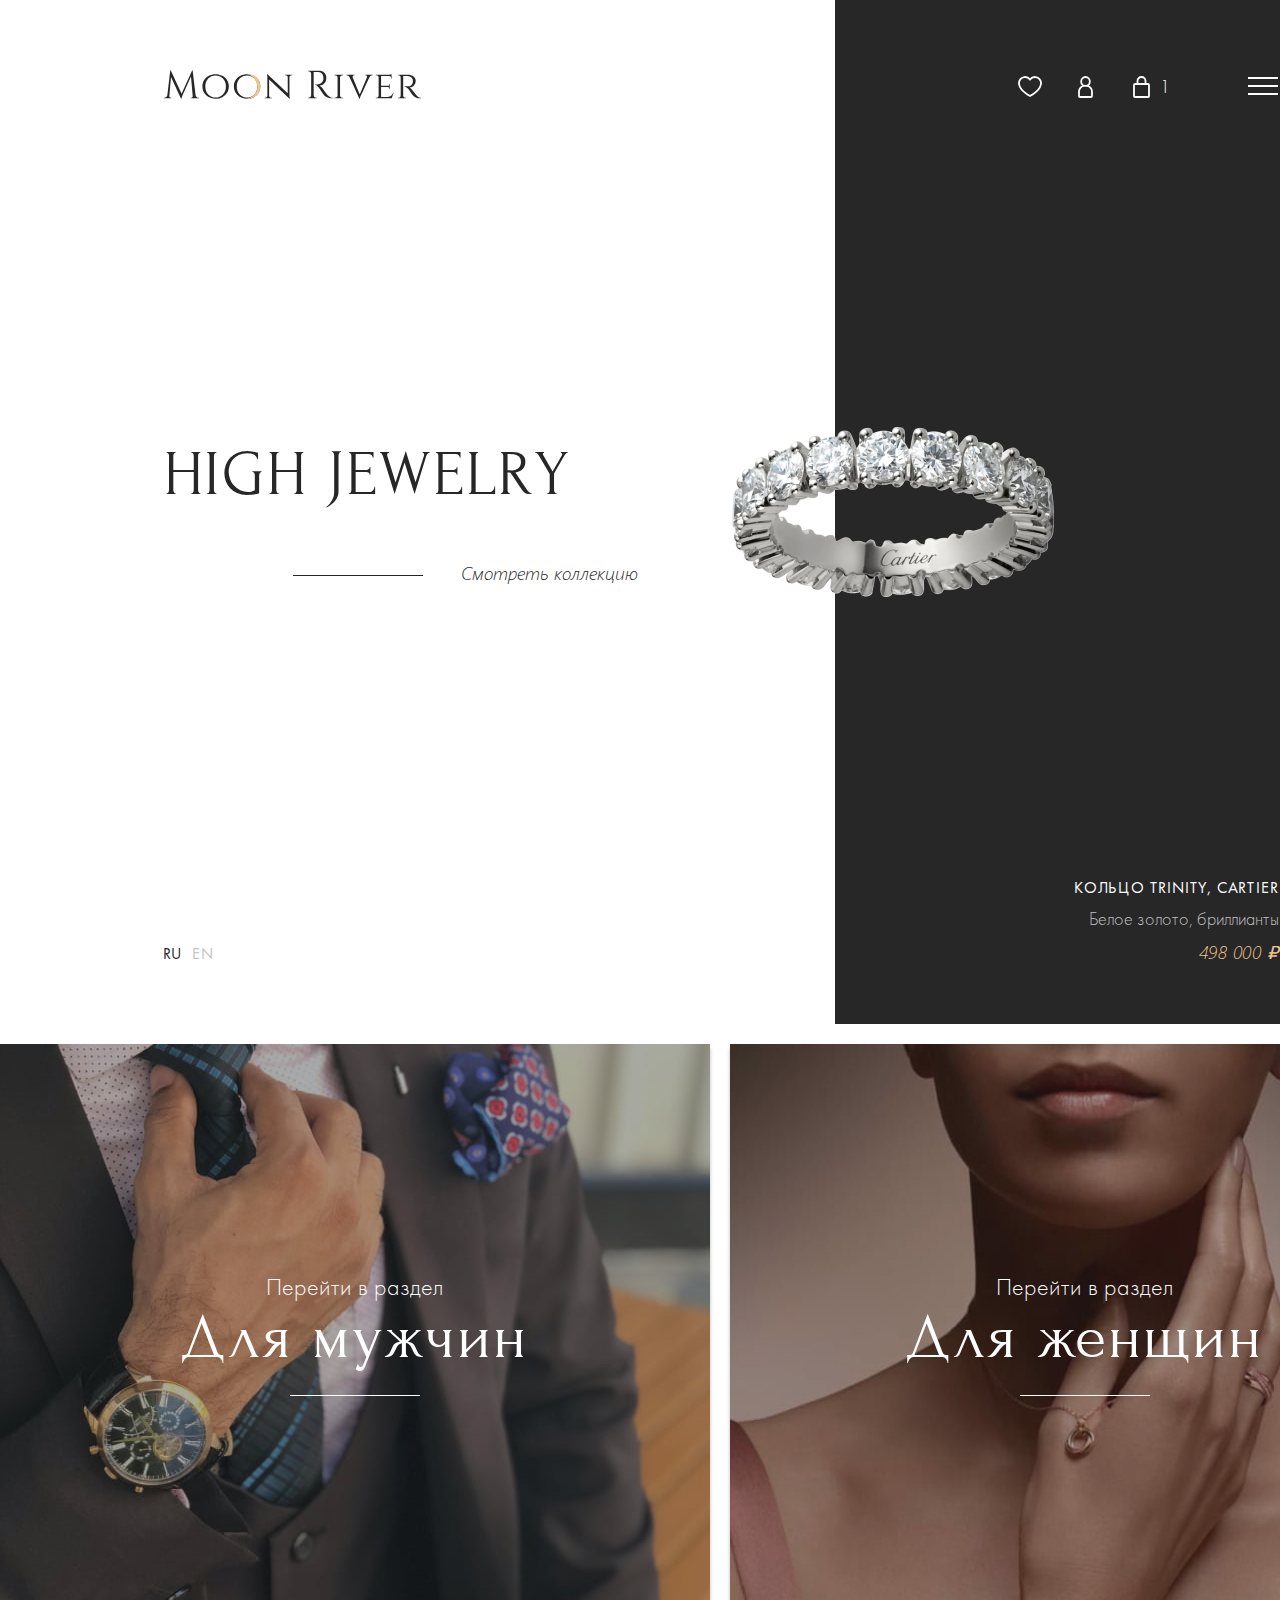
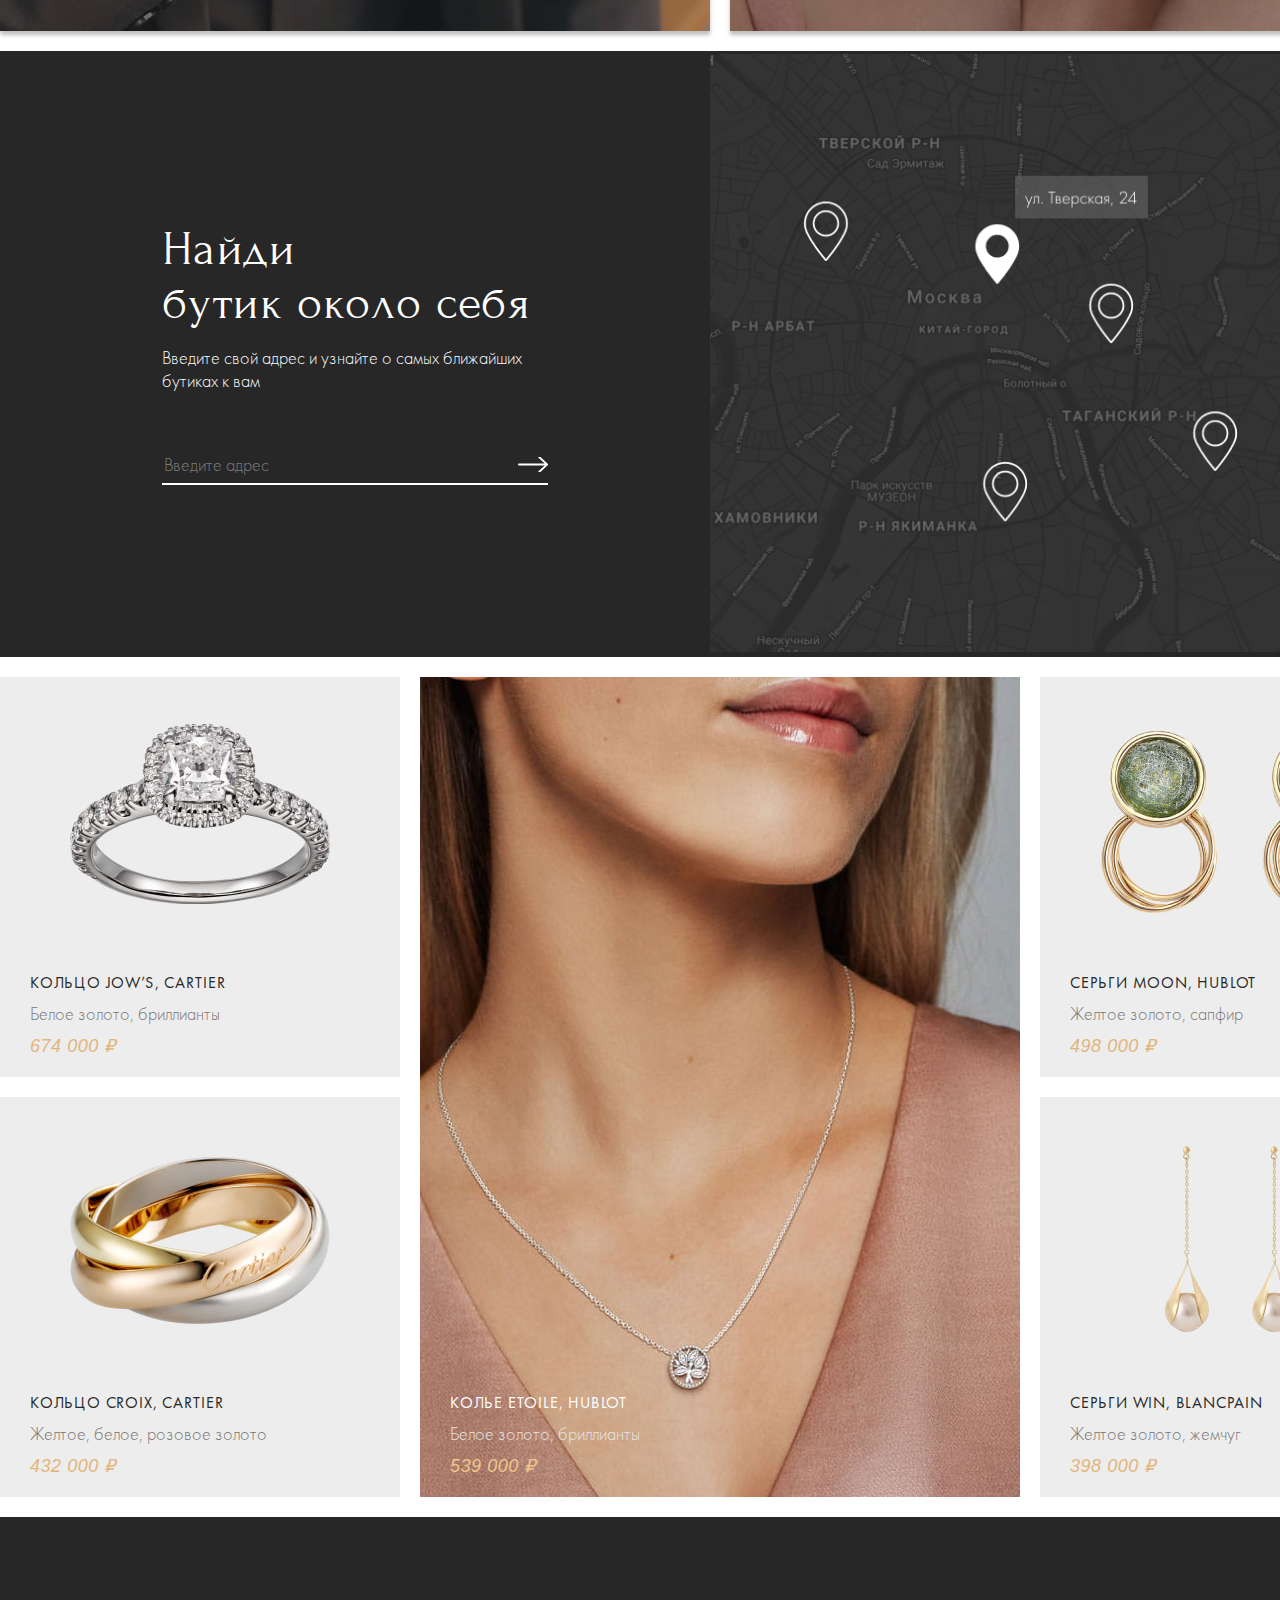
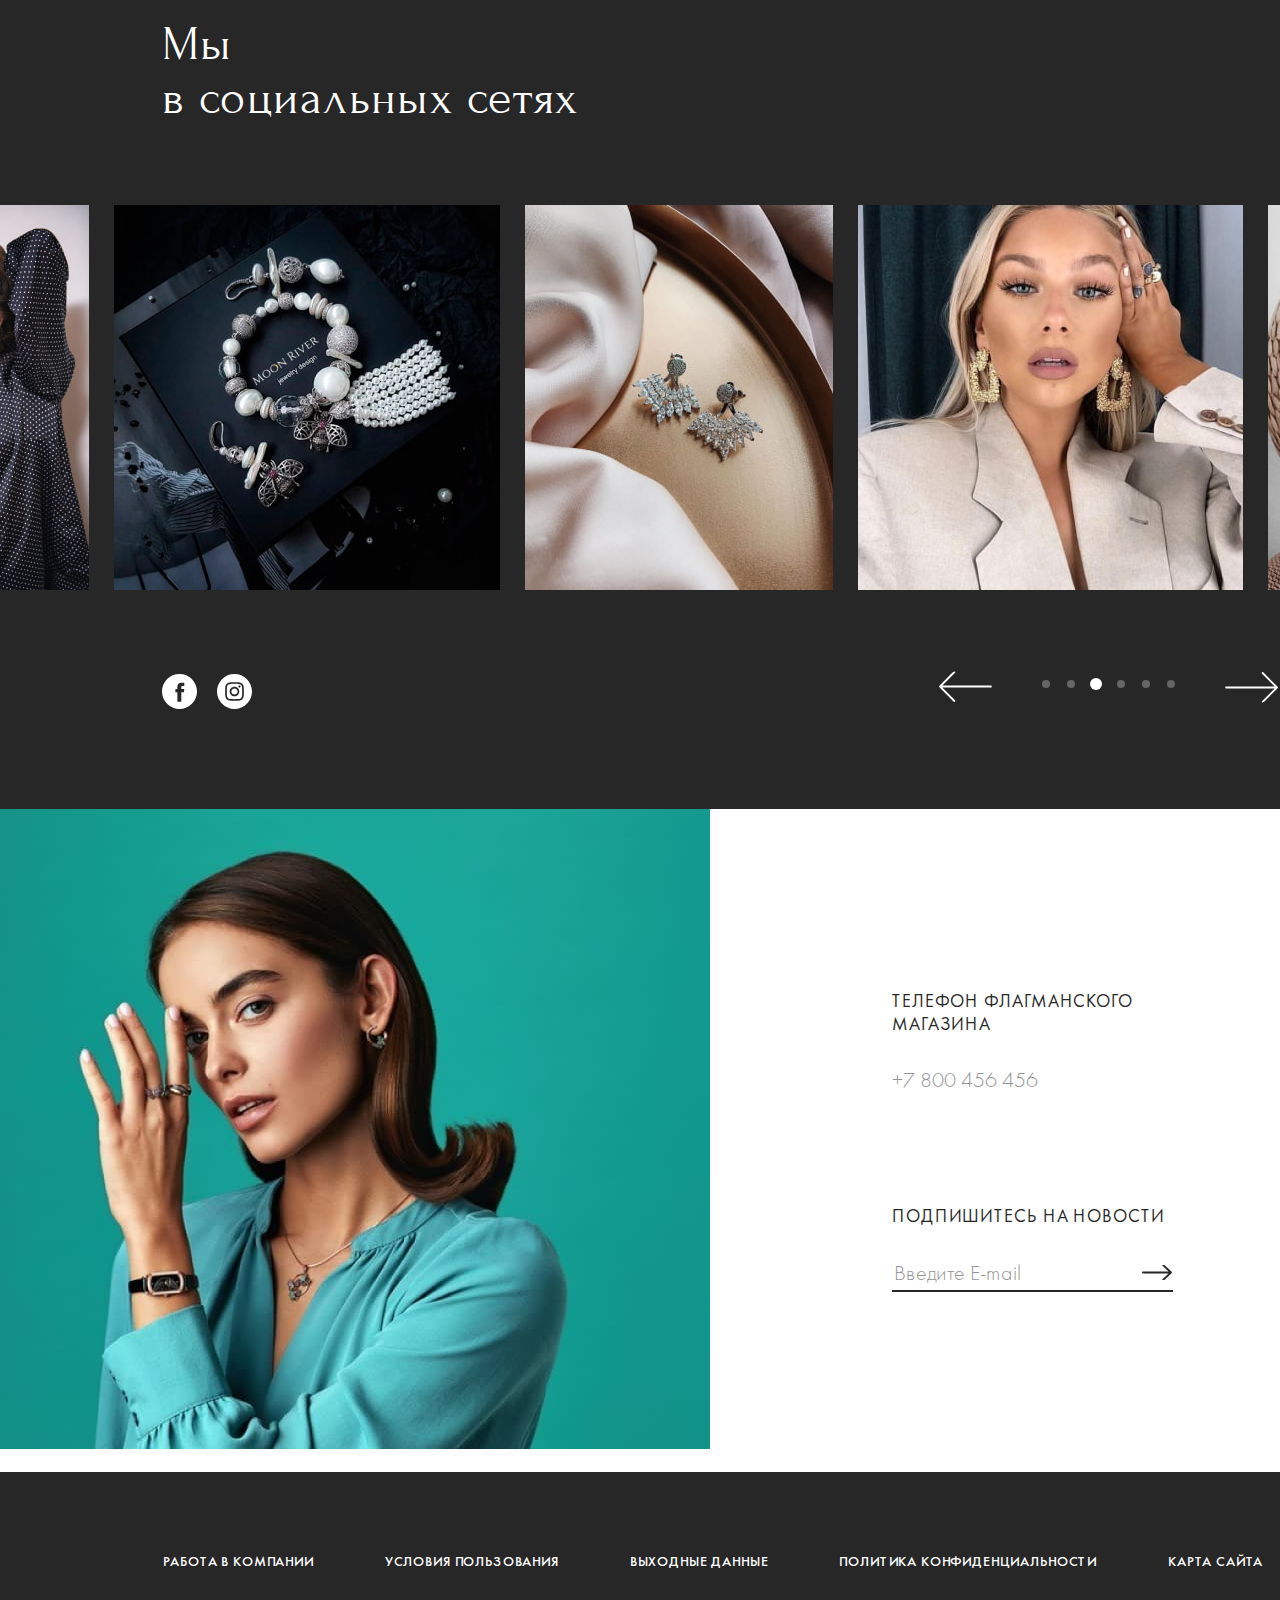
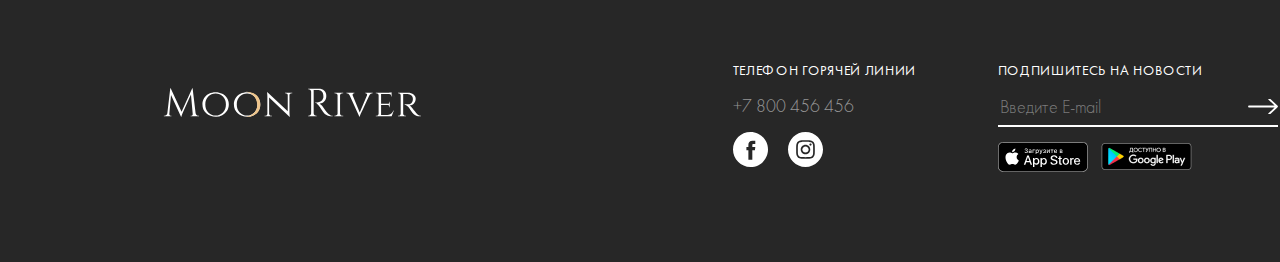
==== commit 31124c5a: "Вносит мелкие правки" ====
--- a/index.html
+++ b/index.html
@@ -218,8 +218,8 @@
               <section class="footer-subscribe subscribe">
                 <h2 class="subscribe-title footer-title">Подпишитесь на новости</h2>
                 <form class="footer-subscribe-form form" action="https://echo.htmlacademy.ru/" method="post">
-                  <label class="visually-hidden" for="footer-subscribe">Введите E-mail</label>
-                  <input class="footer-subscribe-field field" type="email" id="footer-subscribe" name="subscribe" placeholder="Введите E-mail" required>
+                  <label class="visually-hidden" for="popover-footer-subscribe">Введите E-mail</label>
+                  <input class="footer-subscribe-field field" type="email" id="popover-footer-subscribe" name="subscribe" placeholder="Введите E-mail" required>
                   <button class="footer-subscribe-button form-button" type="submit">
                     <span class="visually-hidden">Отправить</span>
                   </button>
--- a/styles/styles.css
+++ b/styles/styles.css
@@ -160,9 +160,12 @@
 
 .cart-counter {
   position: absolute;
-  right: 0;
+  left: 100%;
+  min-width: 20px;
+  max-width: 25px;
   font-size: 18px;
   font-weight: 300;
+  transform: translateX(-50%);
 }
 
 .menu-burger-button {
@@ -972,7 +975,9 @@
 .banner-content-link {
   position: relative;
   align-self: flex-end;
+  box-sizing: border-box;
   min-width: 224px;
+  padding-right: 30px;
   color: #ffffff;
   text-decoration: none;
 }
@@ -986,6 +991,8 @@
   width: 31px;
   height: 17px;
   background-image: url("../images/arrow-button.svg");
+  background-repeat: no-repeat;
+  background-position: center;
   transform: translateY(-50%);
 }
 
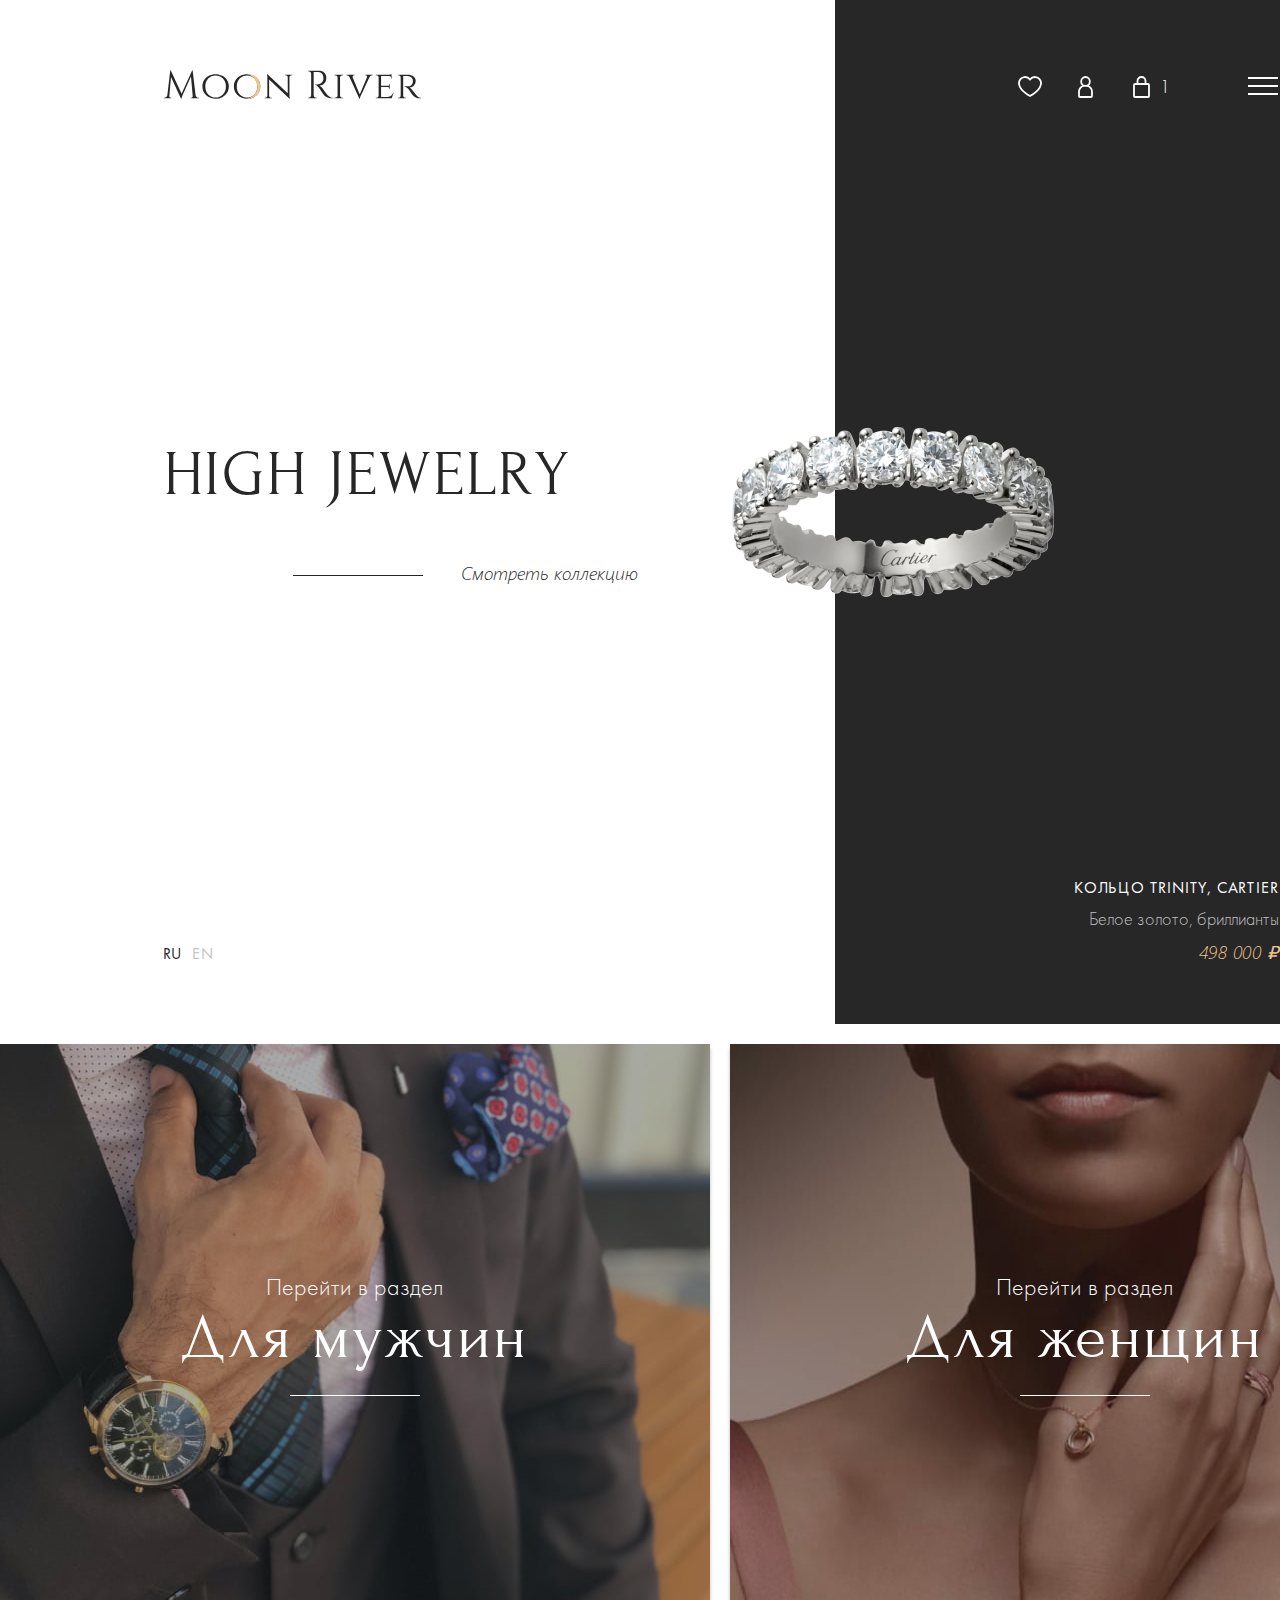
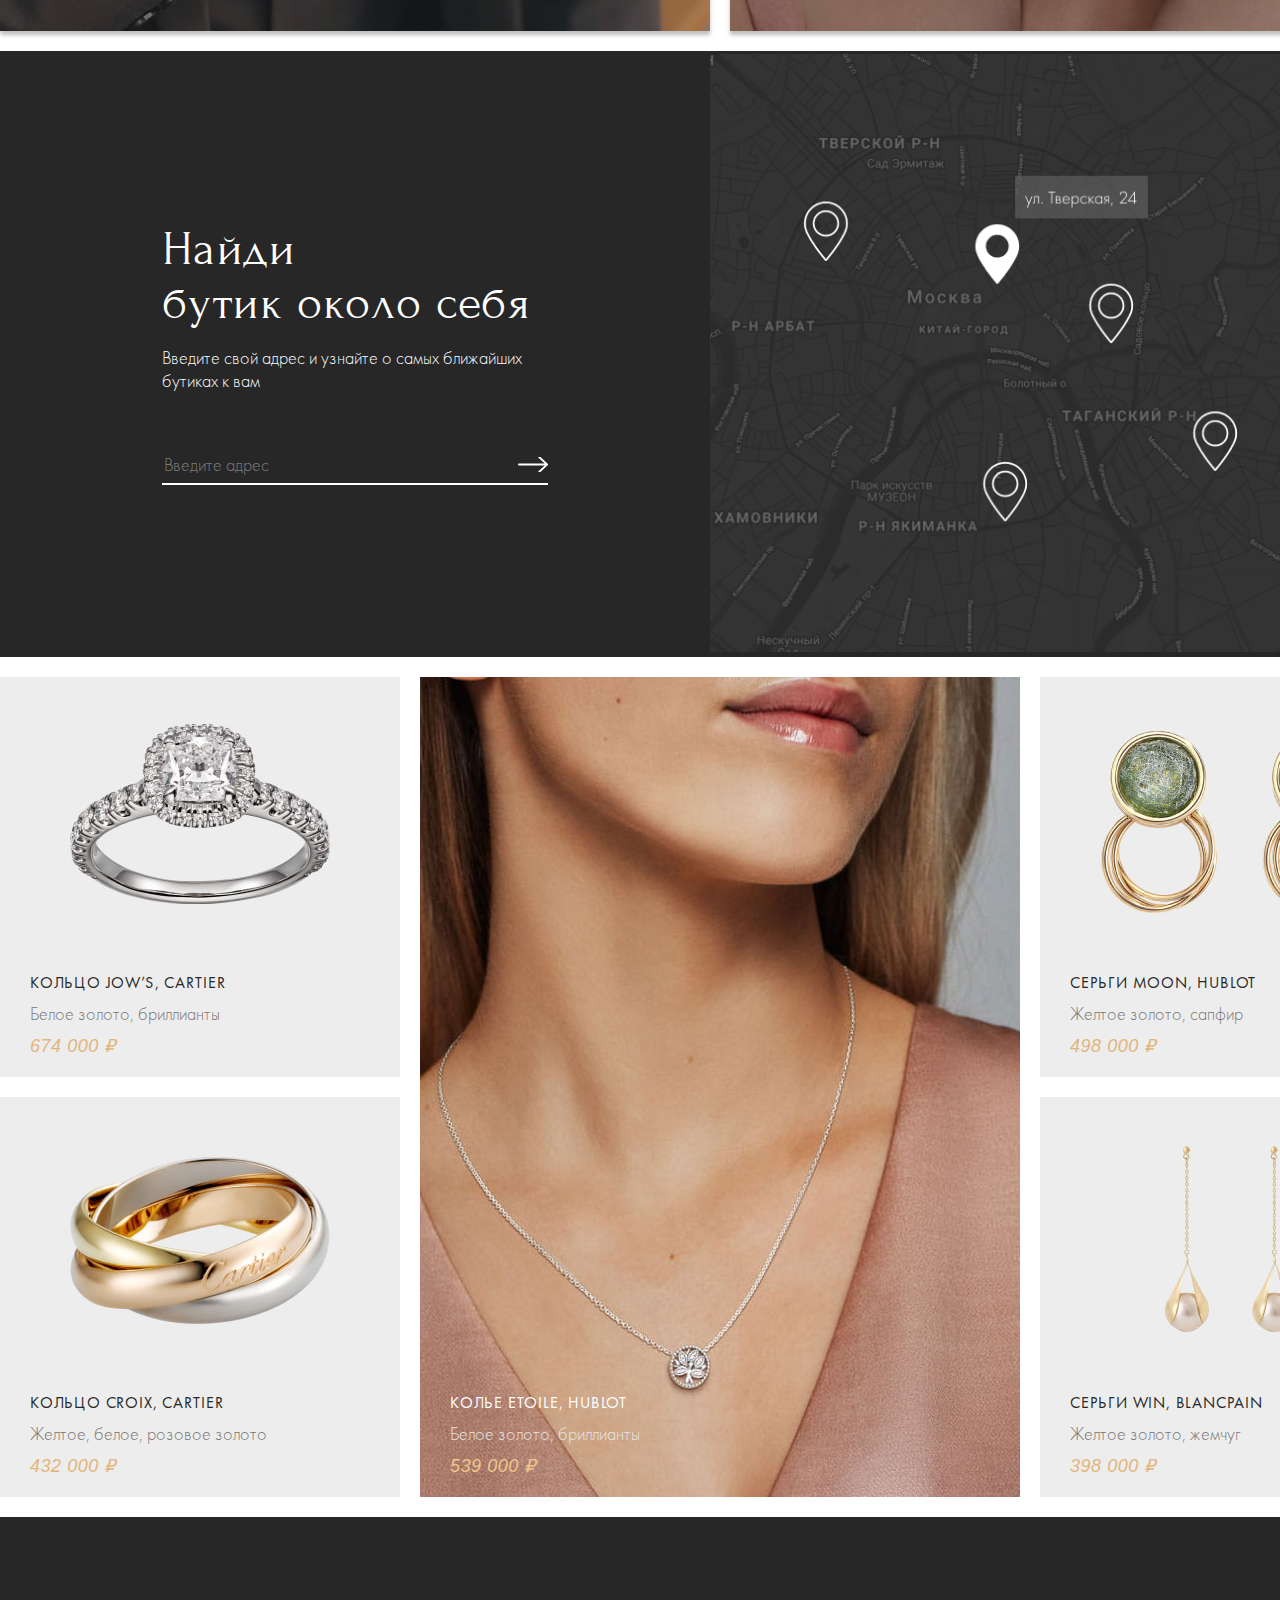
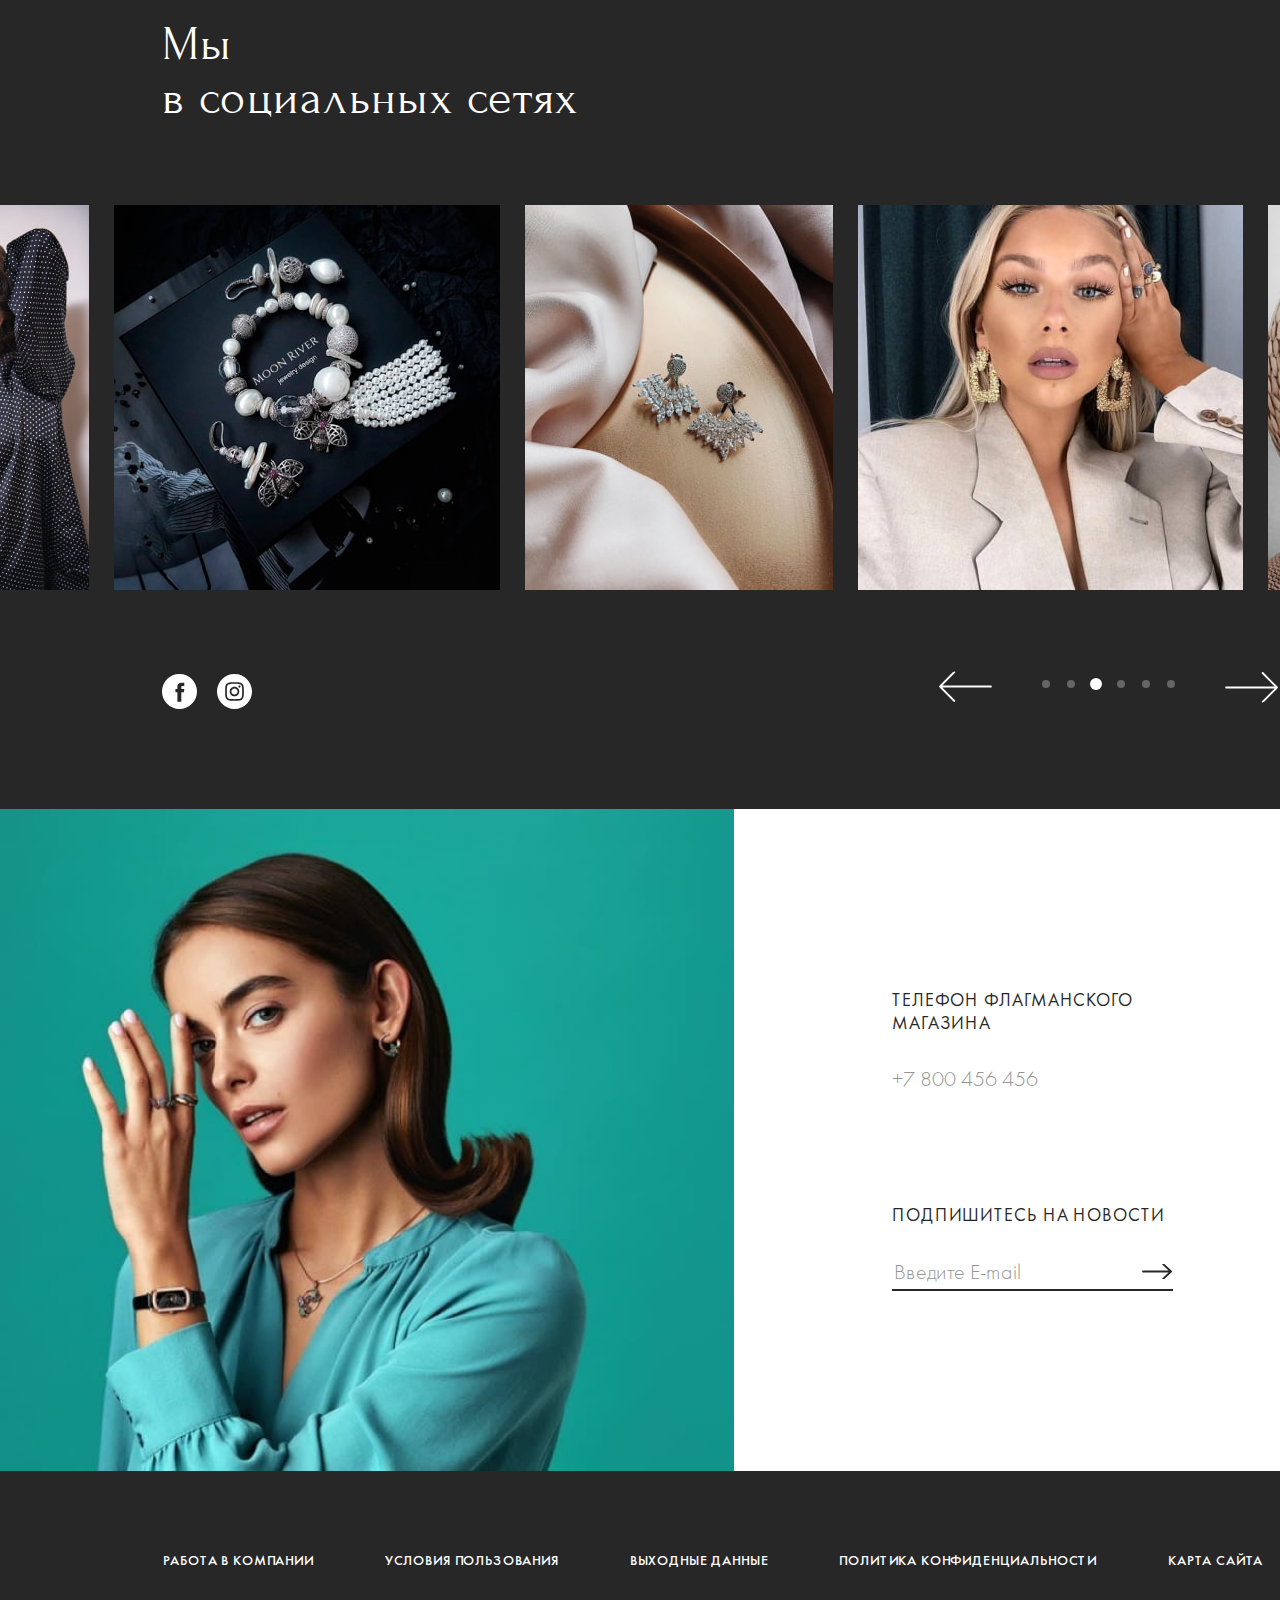
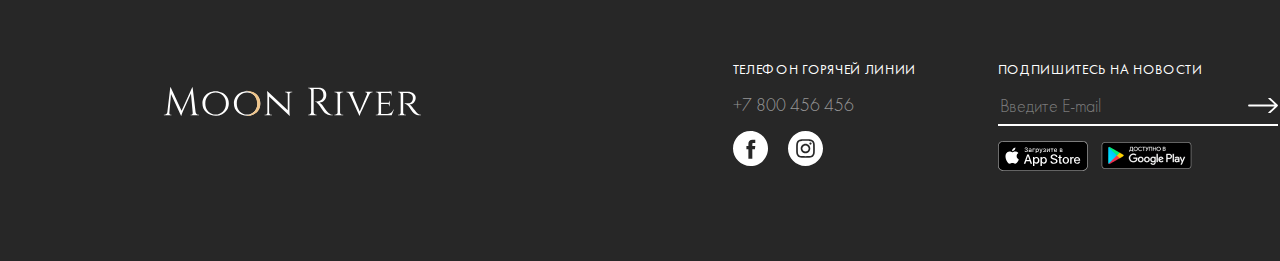
==== commit 998a3dd3: "Добавляет состояния" ====
--- a/index.html
+++ b/index.html
@@ -259,7 +259,7 @@
           </article>
           <ul class="language-menu">
             <li class="language-menu-item">
-              <a class="language-menu-link language-menu-current" href="#">Ru</a>
+              <a class="language-menu-link language-menu-current">Ru</a>
             </li>
             <li class="language-menu-item">
               <a class="language-menu-link" href="#">En</a>
@@ -409,18 +409,18 @@
             <li class="social-list-item">
               <a class="social-link facebook" href="#">
                 <span class="visually-hidden">Facebook</span>
-                <svg xmlns="http://www.w3.org/2000/svg" width="35" height="35" fill="none" viewBox="0 0 35 35">
-                  <path fill="#fff" fill-rule="evenodd" d="M17.5 0C7.835 0 0 7.835 0 17.5S7.835 35 17.5 35 35 27.165 35 17.5 27.165 0 17.5 0Zm1.824 18.269v9.52h-3.94v-9.52h-1.967v-3.28h1.968v-1.97c0-2.677 1.111-4.269 4.268-4.269h2.629v3.281h-1.643c-1.23 0-1.31.459-1.31 1.315l-.005 1.642H22.3l-.348 3.28h-2.628Z" clip-rule="evenodd"/>
+                <svg class="social-link-icon" xmlns="http://www.w3.org/2000/svg" width="35" height="35" fill="none" viewBox="0 0 35 35">
+                  <path fill-rule="evenodd" d="M17.5 0C7.835 0 0 7.835 0 17.5S7.835 35 17.5 35 35 27.165 35 17.5 27.165 0 17.5 0Zm1.824 18.269v9.52h-3.94v-9.52h-1.967v-3.28h1.968v-1.97c0-2.677 1.111-4.269 4.268-4.269h2.629v3.281h-1.643c-1.23 0-1.31.459-1.31 1.315l-.005 1.642H22.3l-.348 3.28h-2.628Z" clip-rule="evenodd"/>
                 </svg>
               </a>
             </li>
             <li class="social-list-item">
               <a class="social-link instagram" href="#">
                 <span class="visually-hidden">Instagram</span>
-                <svg xmlns="http://www.w3.org/2000/svg" width="35" height="35" fill="none" viewBox="0 0 35 35">
-                  <path fill="#fff" fill-rule="evenodd" d="M17.5 0C7.835 0 0 7.835 0 17.5S7.835 35 17.5 35 35 27.165 35 17.5 27.165 0 17.5 0Zm-3.8477 8.223c.9956-.0453 1.3137-.0564 3.8485-.0564h-.0029c2.5356 0 2.8525.011 3.8481.0564.9936.0455 1.6722.2028 2.2672.4336.6145.2382 1.1337.557 1.6528 1.0763.5192.5187.8381 1.0395 1.0773 1.6533.2294.5935.3869 1.2717.4336 2.2653.0447.9956.0564 1.3137.0564 3.8485 0 2.5348-.0117 2.8522-.0564 3.8477-.0467.9933-.2042 1.6717-.4336 2.2653-.2392.6137-.5581 1.1344-1.0773 1.6532-.5186.5192-1.0385.8389-1.6522 1.0773-.5938.2308-1.2728.3881-2.2665.4336-.9955.0453-1.3127.0564-3.8477.0564-2.5346 0-2.8525-.0111-3.8481-.0564-.9934-.0455-1.6718-.2028-2.2656-.4336-.6135-.2384-1.1343-.5581-1.6528-1.0773-.519-.5188-.838-1.0395-1.0765-1.6534-.2306-.5934-.388-1.2716-.4336-2.2653-.0451-.9955-.0564-1.3127-.0564-3.8475s.0117-2.8531.0562-3.8487c.0447-.9932.2022-1.6716.4336-2.2653.2392-.6136.558-1.1344 1.0772-1.6531.5188-.519 1.0396-.838 1.6534-1.0763.5935-.2308 1.2717-.3881 2.2653-.4336Z" clip-rule="evenodd"/>
-                  <path fill="#fff" fill-rule="evenodd" d="M16.6637 9.8486c.1625-.0002.3374-.0001.5262 0h.3111c2.492 0 2.7873.009 3.7714.0537.91.0416 1.4039.1937 1.7329.3214.4356.1692.7461.3714 1.0726.6981.3267.3267.5289.6378.6985 1.0733.1277.3287.28.8226.3214 1.7326.0447.9839.0544 1.2794.0544 3.7703 0 2.4908-.0097 2.7864-.0544 3.7703-.0416.91-.1937 1.4039-.3214 1.7325-.1692.4356-.3718.7457-.6985 1.0722-.3267.3267-.6368.5289-1.0726.6981-.3286.1283-.8229.28-1.7329.3216-.9839.0447-1.2794.0544-3.7714.0544-2.4923 0-2.7876-.0097-3.7715-.0544-.91-.042-1.4039-.1941-1.7331-.3218-.4356-.1692-.7467-.3714-1.0734-.6981-.3266-.3267-.5289-.637-.6984-1.0728-.1278-.3286-.28-.8225-.3215-1.7325-.0447-.9839-.0536-1.2794-.0536-3.7719 0-2.4924.009-2.7864.0536-3.7703.0417-.91.1937-1.4039.3215-1.7329.1691-.4355.3718-.7467.6984-1.0733.3267-.3267.6378-.5289 1.0734-.6985.329-.1283.8231-.28 1.7331-.3218.861-.0389 1.1947-.0505 2.9342-.0525v.0023Zm5.8191 1.5498c-.6183 0-1.12.5011-1.12 1.1196 0 .6183.5017 1.12 1.12 1.12.6184 0 1.12-.5017 1.12-1.12 0-.6183-.5016-1.12-1.12-1.12v.0004Zm-9.7751 6.1018c0-2.647 2.1461-4.7931 4.7931-4.7931h-.0002c2.647 0 4.7925 2.1461 4.7925 4.7931s-2.1453 4.7921-4.7923 4.7921-4.7931-2.1451-4.7931-4.7921Z" clip-rule="evenodd"/>
-                  <path fill="#fff" fill-rule="evenodd" d="M17.501 14.389c1.7182 0 3.1112 1.3929 3.1112 3.1112 0 1.7181-1.393 3.1111-3.1112 3.1111-1.7183 0-3.1111-1.393-3.1111-3.1111 0-1.7183 1.3928-3.1112 3.1111-3.1112Z" clip-rule="evenodd"/>
+                <svg class="social-link-icon" xmlns="http://www.w3.org/2000/svg" width="35" height="35" fill="none" viewBox="0 0 35 35">
+                  <path fill-rule="evenodd" d="M17.5 0C7.835 0 0 7.835 0 17.5S7.835 35 17.5 35 35 27.165 35 17.5 27.165 0 17.5 0Zm-3.8477 8.223c.9956-.0453 1.3137-.0564 3.8485-.0564h-.0029c2.5356 0 2.8525.011 3.8481.0564.9936.0455 1.6722.2028 2.2672.4336.6145.2382 1.1337.557 1.6528 1.0763.5192.5187.8381 1.0395 1.0773 1.6533.2294.5935.3869 1.2717.4336 2.2653.0447.9956.0564 1.3137.0564 3.8485 0 2.5348-.0117 2.8522-.0564 3.8477-.0467.9933-.2042 1.6717-.4336 2.2653-.2392.6137-.5581 1.1344-1.0773 1.6532-.5186.5192-1.0385.8389-1.6522 1.0773-.5938.2308-1.2728.3881-2.2665.4336-.9955.0453-1.3127.0564-3.8477.0564-2.5346 0-2.8525-.0111-3.8481-.0564-.9934-.0455-1.6718-.2028-2.2656-.4336-.6135-.2384-1.1343-.5581-1.6528-1.0773-.519-.5188-.838-1.0395-1.0765-1.6534-.2306-.5934-.388-1.2716-.4336-2.2653-.0451-.9955-.0564-1.3127-.0564-3.8475s.0117-2.8531.0562-3.8487c.0447-.9932.2022-1.6716.4336-2.2653.2392-.6136.558-1.1344 1.0772-1.6531.5188-.519 1.0396-.838 1.6534-1.0763.5935-.2308 1.2717-.3881 2.2653-.4336Z" clip-rule="evenodd"/>
+                  <path fill-rule="evenodd" d="M16.6637 9.8486c.1625-.0002.3374-.0001.5262 0h.3111c2.492 0 2.7873.009 3.7714.0537.91.0416 1.4039.1937 1.7329.3214.4356.1692.7461.3714 1.0726.6981.3267.3267.5289.6378.6985 1.0733.1277.3287.28.8226.3214 1.7326.0447.9839.0544 1.2794.0544 3.7703 0 2.4908-.0097 2.7864-.0544 3.7703-.0416.91-.1937 1.4039-.3214 1.7325-.1692.4356-.3718.7457-.6985 1.0722-.3267.3267-.6368.5289-1.0726.6981-.3286.1283-.8229.28-1.7329.3216-.9839.0447-1.2794.0544-3.7714.0544-2.4923 0-2.7876-.0097-3.7715-.0544-.91-.042-1.4039-.1941-1.7331-.3218-.4356-.1692-.7467-.3714-1.0734-.6981-.3266-.3267-.5289-.637-.6984-1.0728-.1278-.3286-.28-.8225-.3215-1.7325-.0447-.9839-.0536-1.2794-.0536-3.7719 0-2.4924.009-2.7864.0536-3.7703.0417-.91.1937-1.4039.3215-1.7329.1691-.4355.3718-.7467.6984-1.0733.3267-.3267.6378-.5289 1.0734-.6985.329-.1283.8231-.28 1.7331-.3218.861-.0389 1.1947-.0505 2.9342-.0525v.0023Zm5.8191 1.5498c-.6183 0-1.12.5011-1.12 1.1196 0 .6183.5017 1.12 1.12 1.12.6184 0 1.12-.5017 1.12-1.12 0-.6183-.5016-1.12-1.12-1.12v.0004Zm-9.7751 6.1018c0-2.647 2.1461-4.7931 4.7931-4.7931h-.0002c2.647 0 4.7925 2.1461 4.7925 4.7931s-2.1453 4.7921-4.7923 4.7921-4.7931-2.1451-4.7931-4.7921Z" clip-rule="evenodd"/>
+                  <path fill-rule="evenodd" d="M17.501 14.389c1.7182 0 3.1112 1.3929 3.1112 3.1112 0 1.7181-1.393 3.1111-3.1112 3.1111-1.7183 0-3.1111-1.393-3.1111-3.1111 0-1.7183 1.3928-3.1112 3.1111-3.1112Z" clip-rule="evenodd"/>
                 </svg>
               </a>
             </li>
--- a/styles/styles.css
+++ b/styles/styles.css
@@ -107,6 +107,7 @@
 .main-nav {
   display: flex;
   align-items: flex-start;
+  flex-wrap: wrap;
 }
 
 .header-logo {
@@ -149,6 +150,15 @@
   background-position: center;
 }
 
+.user-navigation-link:hover,
+.user-navigation-link:focus {
+  opacity: 0.6;
+}
+
+.user-navigation-link:active {
+  opacity: 0.3;
+}
+
 .sign-in {
   background-image: url("../images/sign-in-icon.svg");
 }
@@ -191,12 +201,33 @@
   height: 2px;
   margin-bottom: 6px;
   background-color: #ffffff;
+  transition: transform 0.3s ease;
 }
 
 .burger-icon::after {
   top: 100%;
   margin-top: 6px;
   margin-bottom: 0;
+}
+
+.menu-burger-button:hover .burger-icon::before,
+.menu-burger-button:focus .burger-icon::before {
+  transform: translateY(-4px);
+}
+
+.menu-burger-button:hover .burger-icon::after,
+.menu-burger-button:focus .burger-icon::after {
+  transform: translateY(4px);
+}
+.menu-burger-button:active {
+  opacity: 0.6;
+}
+
+.menu-burger-button:active .burger-icon::before {
+  transform: translateY(-4px);
+}
+.menu-burger-button:active .burger-icon::after {
+  transform: translateY(4px);
 }
 
 .main-container {
@@ -250,6 +281,15 @@
   text-align: right;
 }
 
+.hero-more-link:hover,
+.hero-more-link:focus {
+  color: #e2b67a;
+}
+
+.hero-more-link:active {
+  color: rgba(38, 38, 38, 0.3);
+}
+
 .hero-more-link::before {
   content: "";
   position: absolute;
@@ -262,6 +302,7 @@
 }
 
 .hero-product-description {
+  align-self: flex-end;
   text-align: right;
 }
 
@@ -292,15 +333,18 @@
 
 .hero-produсt .product-card-title {
   color: #ffffff;
+  background-color: #272727;
 }
 
 .hero-produсt .product-card-materials {
   color: #c2c2c2;
+  background-color: #272727;
 }
 
 .hero-produсt .product-card-price {
   font-weight: 300;
   color: #efc58b;
+  background-color: #272727;
 }
 
 .language-menu {
@@ -318,6 +362,15 @@
   color: #c4c4c4;
   text-transform: uppercase;
   text-decoration: none;
+}
+
+.language-menu-link:not(.language-menu-current):hover,
+.language-menu-link:not(.language-menu-current):focus {
+  color: #e2b67a;
+}
+
+.language-menu-link:not(.language-menu-current):active {
+  opacity: 0.3;
 }
 
 .language-menu-current {
@@ -367,6 +420,15 @@
   color: #ffffff;
   text-decoration: none;
   text-align: center;
+}
+
+.catalog-menu-link:hover,
+.catalog-menu-link:focus {
+  color: rgba(255, 255, 255, 0.6);
+}
+
+.catalog-menu-link:active {
+  color: rgba(255, 255, 255, 0.3);
 }
 
 .catalog-menu-link::after {
@@ -444,6 +506,11 @@
   color: rgba(255, 255, 255, 0.40);
 }
 
+.field:focus:invalid {
+  border-top: 1px solid #f88c6b;
+  outline: none;
+}
+
 .form-button {
   display: inline-block;
   width: 30px;
@@ -458,6 +525,7 @@
 }
 
 .search-map {
+  display: block;
   width: 733px;
 }
 
@@ -533,11 +601,15 @@
 .slider-images-list {
   display: flex;
   gap: 25px;
-  width: 25000px;
+  min-width: 1775px;
   margin: 0;
   margin-bottom: 80px;
   padding: 0;
   list-style: none;
+}
+
+.slider-list-item {
+  flex-shrink: 0;
 }
 
 .slider-image {
@@ -574,6 +646,15 @@
   cursor: pointer;
   border: none;
   border-radius: 50%;
+}
+
+.slider-pagination-button:not(.slider-arrows):hover,
+.slider-pagination-button:not(.slider-arrows):focus {
+  background-color: #e2b67a;
+}
+
+.slider-pagination-button:not(.slider-arrows):active {
+  opacity: 0.6;
 }
 
 .slider-button-active {
@@ -591,6 +672,15 @@
   background-position: center;
 }
 
+.slider-arrows:hover,
+.slider-arrows:focus {
+  opacity: 0.6;
+}
+
+.slider-arrows:active {
+  opacity: 0.3;
+}
+
 .slider-prev {
   transform: rotate(180deg);
 }
@@ -617,9 +707,26 @@
   height: 35px;
 }
 
+.social-link-icon {
+  transform: scale(1);
+  transition: transform 0.3s ease;
+  fill: #ffffff;
+}
+
+.social-link:hover .social-link-icon,
+.social-link:focus .social-link-icon {
+  transform: scale(0.8);
+  fill: #e2b67a;
+}
+
+.social-link:active .social-link-icon {
+  opacity: 0.3;
+}
+
 .contacts {
   background-image: url("../images/contacts-background.jpg");
   background-repeat: no-repeat;
+  background-size: contain;
 }
 
 .contacts .tel {
@@ -629,8 +736,9 @@
 .contacts-container {
   box-sizing: border-box;
   width: 731px;
+  min-height: 640px;
   margin-left: auto;
-  padding: 180px 208px 180px 183px;
+  padding: 179px 208px 180px 183px;
 }
 
 .contacts-subtitle {
@@ -648,6 +756,15 @@
   font-size: 22px;
   color: #959595;
   text-decoration: none;
+}
+
+.tel-link:hover,
+.tel-link:focus {
+  color: #e2b67a;
+}
+
+.tel-link:active {
+  opacity: 0.6;
 }
 
 .subscribe-form {
@@ -770,11 +887,12 @@
 .popover {
   position: absolute;
   top: 0;
-  right: 0;
+  left: 0;
   z-index: 1;
   display: none;
   box-sizing: border-box;
   width: 100%;
+  min-width: 1440px;
   min-height: 1024px;
   color: #ffffff;
   background-color: #272727;
@@ -817,6 +935,15 @@
   transform: translateY(-50%) rotate(-45deg);
 }
 
+.popover-close-button:hover,
+.popover-close-button:focus {
+  opacity: 0.6;
+}
+
+.popover-close-button:active {
+  opacity: 0.3;
+}
+
 .site-navigation {
   margin-bottom: 70px;
   background-color: #2f2f2f;
@@ -828,11 +955,8 @@
 }
 
 .site-navigation-link {
+  position: relative;
   padding: 27px 0;
-}
-
-.navigation-link-current {
-  position: relative;
 }
 
 .navigation-link-current::after {
@@ -845,6 +969,30 @@
   height: 2px;
   background-color: #ffffff;
   border-radius: 1px;
+}
+
+.site-navigation-link:not(.navigation-link-current)::after {
+  content: "";
+  position: absolute;
+  bottom: 0;
+  left: 0;
+  display: block;
+  width: 100%;
+  height: 2px;
+  background-color: #e2b67a;
+  border-radius: 1px;
+  transform: scale(0);
+  transform-origin: 50% 50%;
+  transition: transform 0.3s ease;
+}
+
+.site-navigation-link:not(.navigation-link-current):hover::after,
+.site-navigation-link:not(.navigation-link-current):focus::after {
+  transform: scale(1);
+}
+
+.site-navigation-link:active {
+  opacity: 0.6;
 }
 
 .navigation-topics {
@@ -901,19 +1049,69 @@
 }
 
 .popover-navigation-link {
+  position: relative;
   font-weight: 400;
   color: #ffffff;
   letter-spacing: 1.08px;
   text-decoration: none;
 }
 
+.popover-navigation-link::after {
+  content: "";
+  position: absolute;
+  bottom: 0;
+  left: 0;
+  display: block;
+  width: 100%;
+  height: 1px;
+  background-color: #e2b67a;
+  border-radius: 1px;
+  transform: scale(0);
+  transform-origin: 50% 50%;
+  transition: transform 0.3s ease;
+}
+
+.popover-navigation-link:hover::after,
+.popover-navigation-link:focus::after {
+  transform: scale(1);
+}
+
+.popover-navigation-link:active {
+  opacity: 0.6;
+}
+
 .more-brands {
+  position: relative;
   font-family: "Segoe UI", sans-serif;
   font-size: 16px;
   font-style: italic;
   font-weight: 300;
   color: #efc58b;
   text-decoration: none;
+}
+
+.more-brands::after {
+  content: "";
+  position: absolute;
+  bottom: 0;
+  left: 0;
+  display: block;
+  width: 100%;
+  height: 1px;
+  background-color: #e2b67a;
+  border-radius: 1px;
+  transform: scale(0);
+  transform-origin: 50% 50%;
+  transition: transform 0.3s ease;
+}
+
+.more-brands:hover::after,
+.more-brands:focus::after {
+  transform: scale(1);
+}
+
+.more-brands:active {
+  opacity: 0.6;
 }
 
 .popover-footer {
@@ -994,6 +1192,16 @@
   background-repeat: no-repeat;
   background-position: center;
   transform: translateY(-50%);
+  transition: transform 0.3s ease;
+}
+
+.banner-content-link:hover::after,
+.banner-content-link:focus::after {
+  transform: translateY(-50%) translateX(5px);
+}
+
+.banner-content-link:active {
+  opacity: 0.6;
 }
 
 .popover .footer-contacts-list {
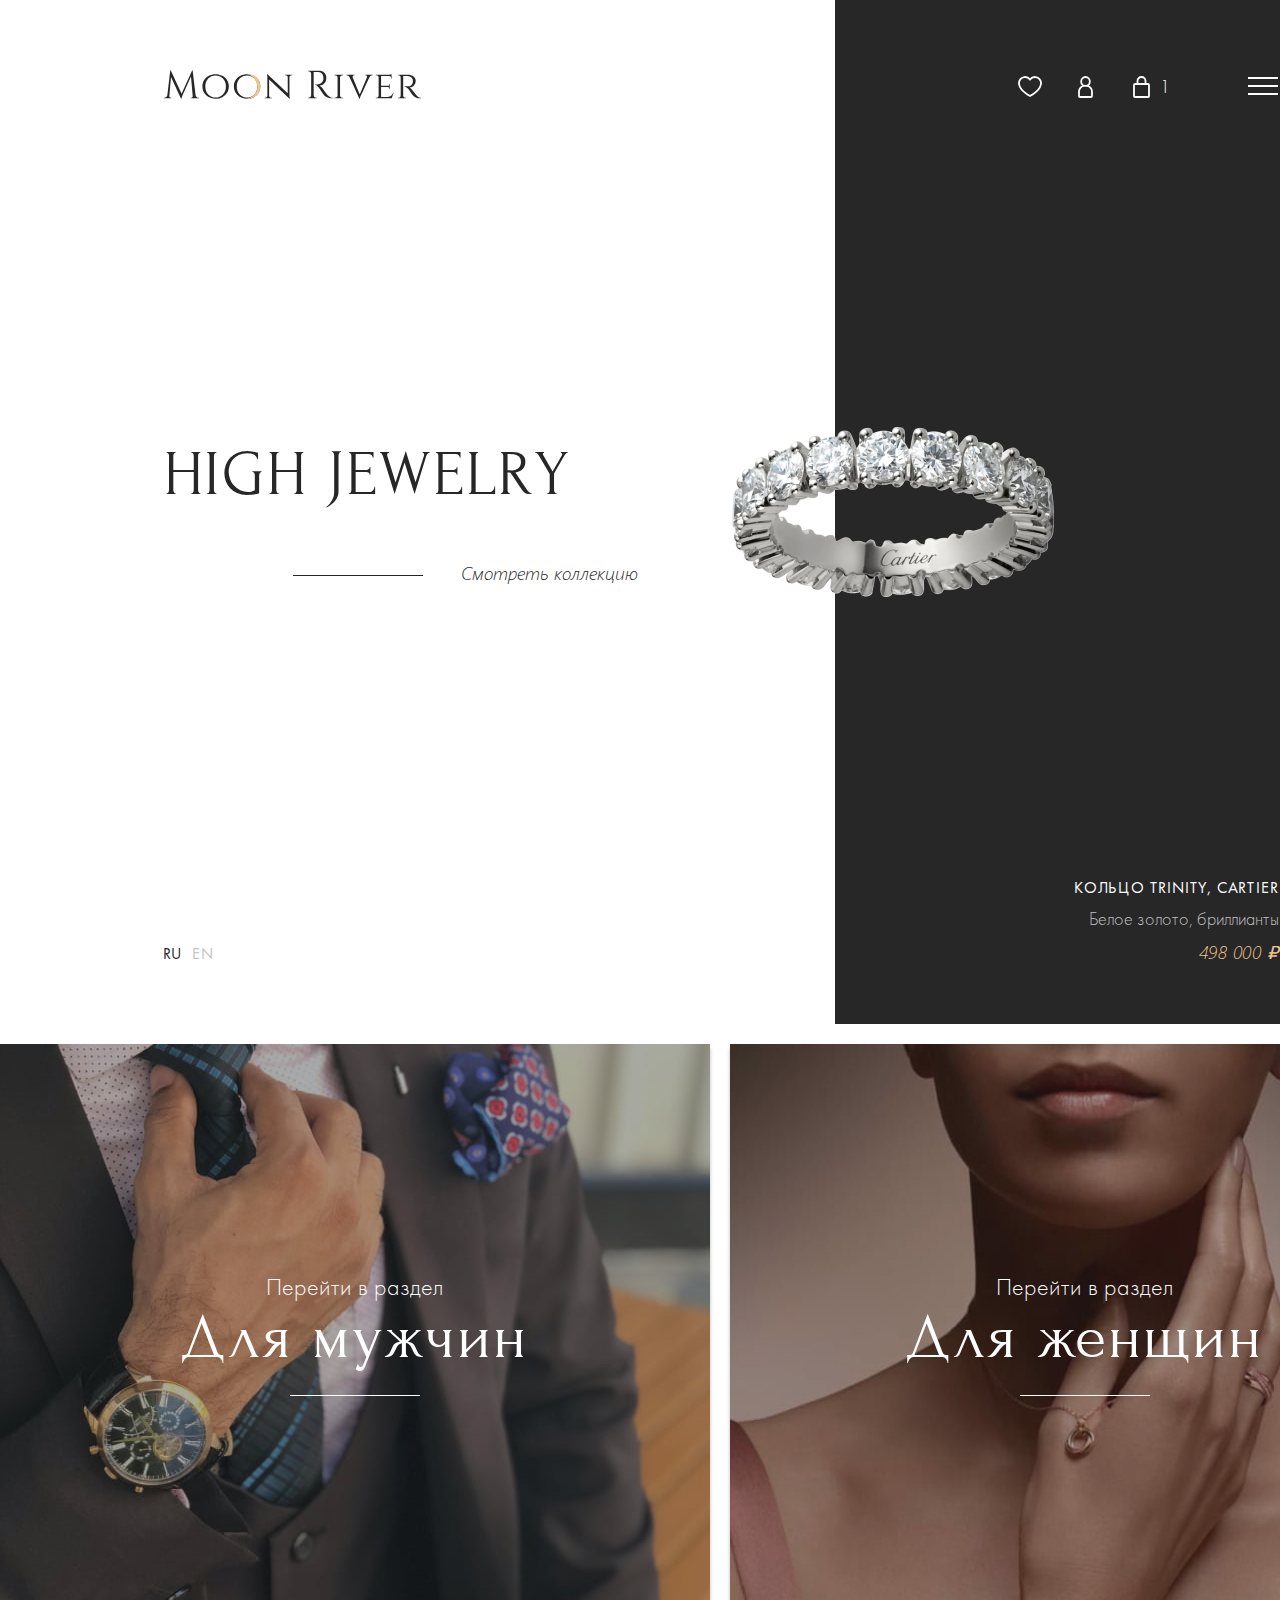
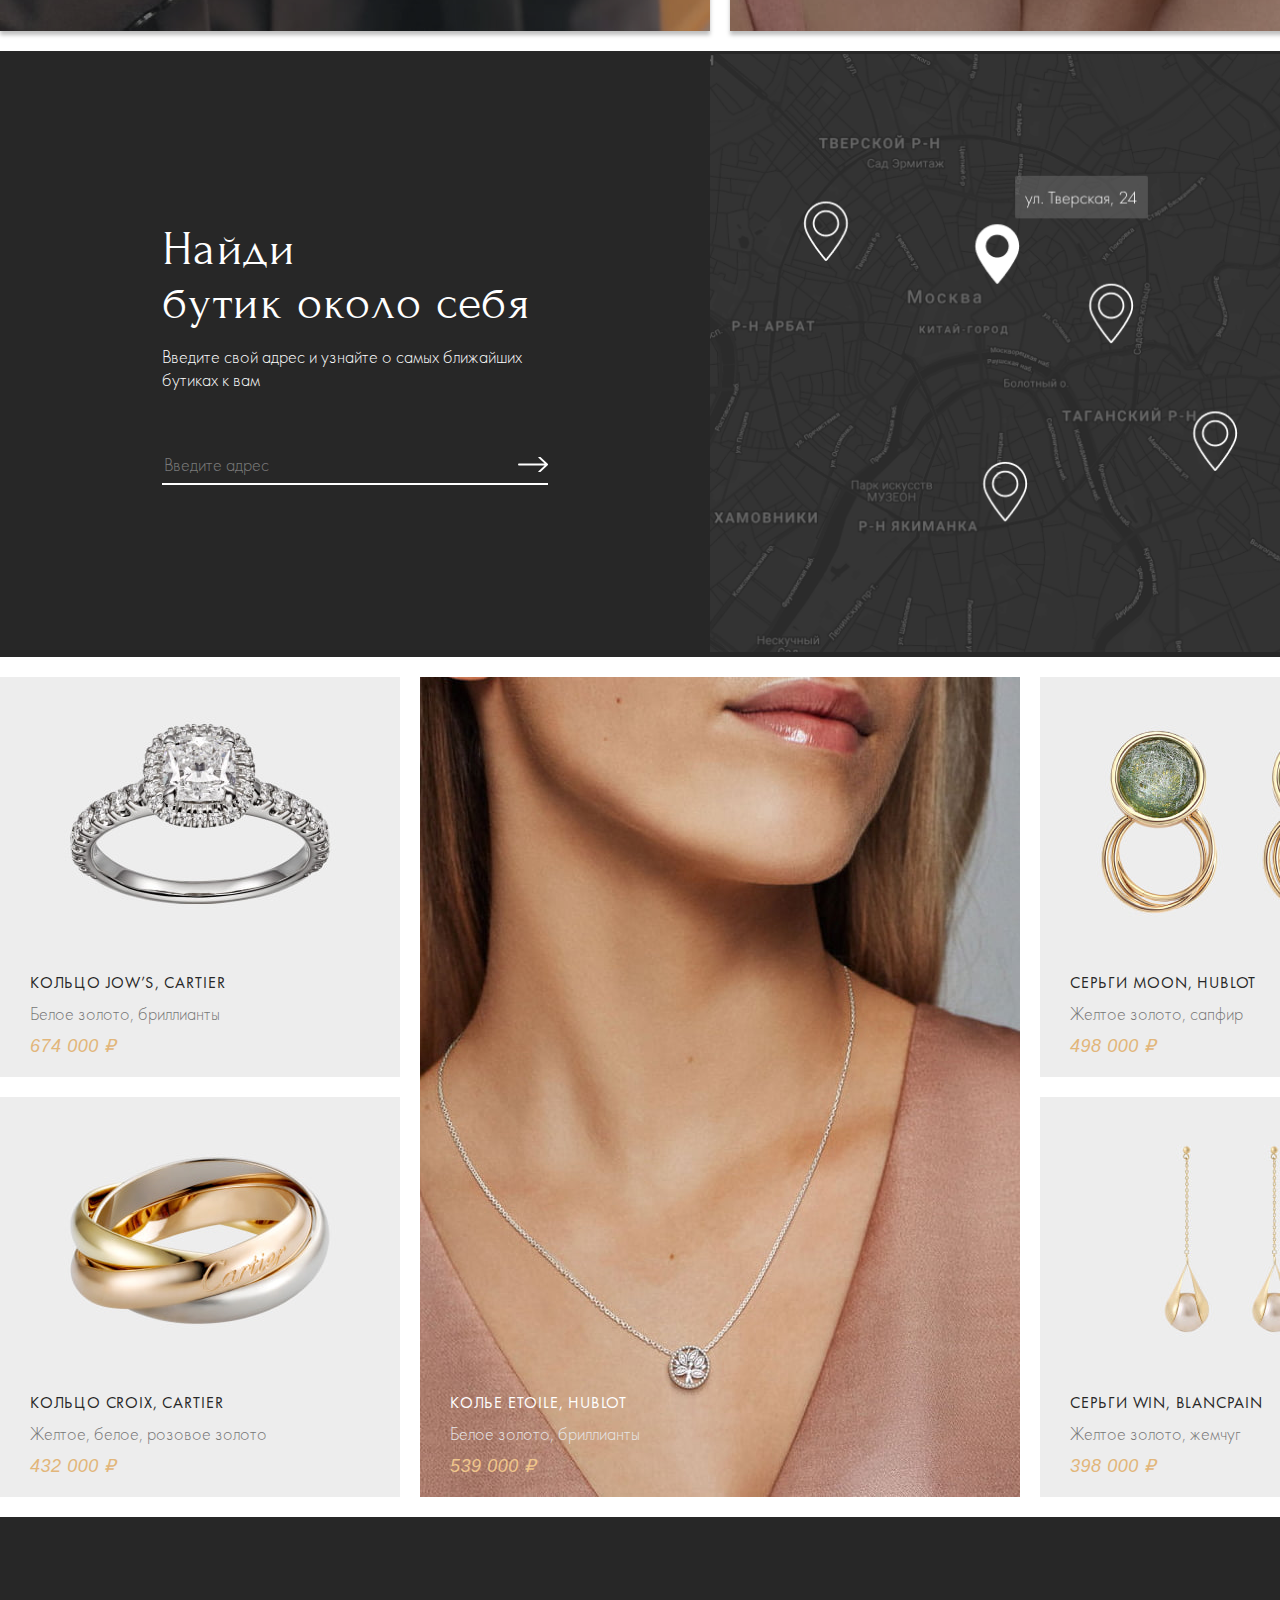
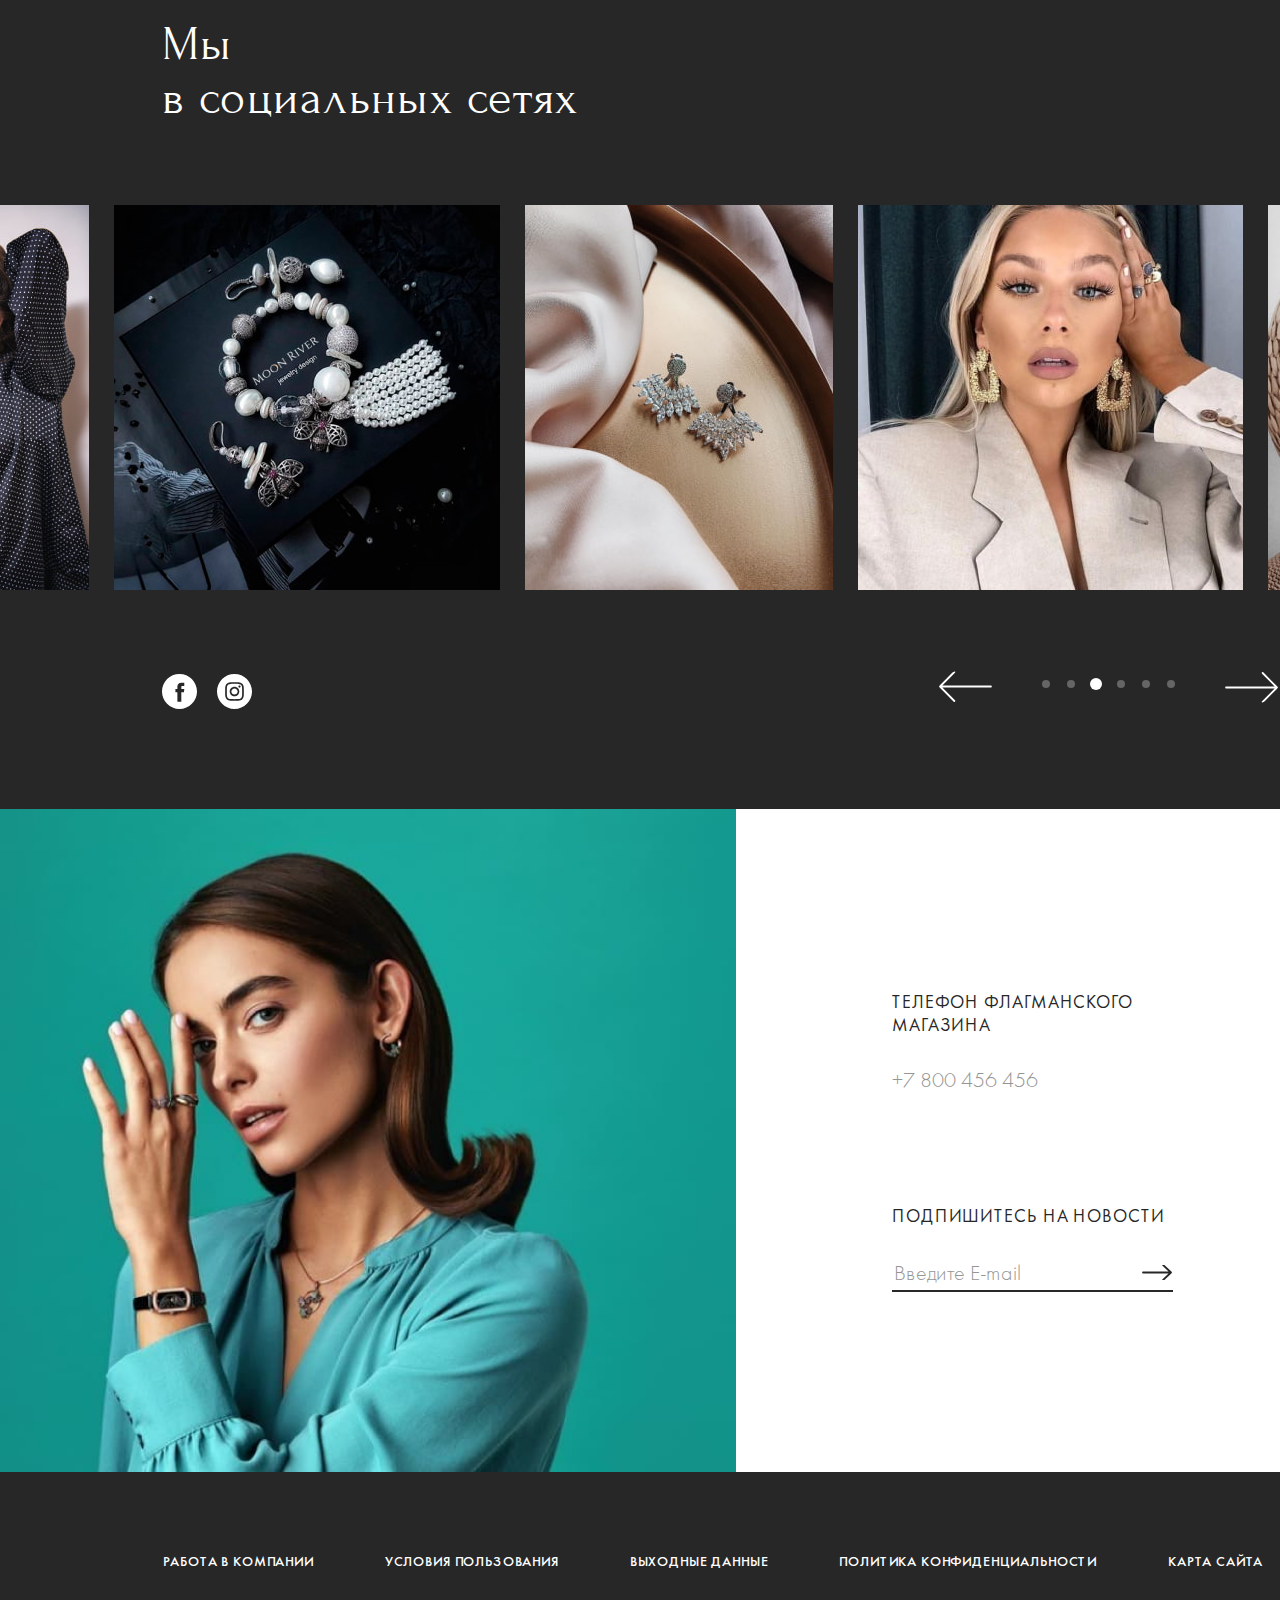
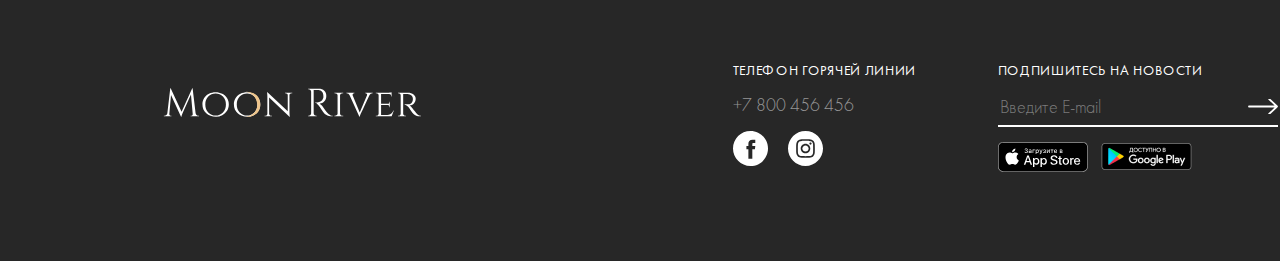
==== commit 4a35cd74: "Добавляет состояния" ====
--- a/index.html
+++ b/index.html
@@ -196,18 +196,18 @@
                       <li class="social-list-item">
                         <a class="social-link" href="#">
                           <span class="visually-hidden">Facebook</span>
-                          <svg xmlns="http://www.w3.org/2000/svg" width="35" height="35" fill="none" viewBox="0 0 35 35">
-                            <path fill="#fff" fill-rule="evenodd" d="M17.5 0C7.835 0 0 7.835 0 17.5S7.835 35 17.5 35 35 27.165 35 17.5 27.165 0 17.5 0Zm1.824 18.269v9.52h-3.94v-9.52h-1.967v-3.28h1.968v-1.97c0-2.677 1.111-4.269 4.268-4.269h2.629v3.281h-1.643c-1.23 0-1.31.459-1.31 1.315l-.005 1.642H22.3l-.348 3.28h-2.628Z" clip-rule="evenodd"/>
+                          <svg class="social-link-icon" xmlns="http://www.w3.org/2000/svg" width="35" height="35" fill="none" viewBox="0 0 35 35">
+                            <path fill-rule="evenodd" d="M17.5 0C7.835 0 0 7.835 0 17.5S7.835 35 17.5 35 35 27.165 35 17.5 27.165 0 17.5 0Zm1.824 18.269v9.52h-3.94v-9.52h-1.967v-3.28h1.968v-1.97c0-2.677 1.111-4.269 4.268-4.269h2.629v3.281h-1.643c-1.23 0-1.31.459-1.31 1.315l-.005 1.642H22.3l-.348 3.28h-2.628Z" clip-rule="evenodd"/>
                           </svg>
                         </a>
                       </li>
                       <li class="social-list-item">
                         <a class="social-link" href="#">
                           <span class="visually-hidden">Instagram</span>
-                          <svg xmlns="http://www.w3.org/2000/svg" width="35" height="35" fill="none" viewBox="0 0 35 35">
-                            <path fill="#fff" fill-rule="evenodd" d="M17.5 0C7.835 0 0 7.835 0 17.5S7.835 35 17.5 35 35 27.165 35 17.5 27.165 0 17.5 0Zm-3.8477 8.223c.9956-.0453 1.3137-.0564 3.8485-.0564h-.0029c2.5356 0 2.8525.011 3.8481.0564.9936.0455 1.6722.2028 2.2672.4336.6145.2382 1.1337.557 1.6528 1.0763.5192.5187.8381 1.0395 1.0773 1.6533.2294.5935.3869 1.2717.4336 2.2653.0447.9956.0564 1.3137.0564 3.8485 0 2.5348-.0117 2.8522-.0564 3.8477-.0467.9933-.2042 1.6717-.4336 2.2653-.2392.6137-.5581 1.1344-1.0773 1.6532-.5186.5192-1.0385.8389-1.6522 1.0773-.5938.2308-1.2728.3881-2.2665.4336-.9955.0453-1.3127.0564-3.8477.0564-2.5346 0-2.8525-.0111-3.8481-.0564-.9934-.0455-1.6718-.2028-2.2656-.4336-.6135-.2384-1.1343-.5581-1.6528-1.0773-.519-.5188-.838-1.0395-1.0765-1.6534-.2306-.5934-.388-1.2716-.4336-2.2653-.0451-.9955-.0564-1.3127-.0564-3.8475s.0117-2.8531.0562-3.8487c.0447-.9932.2022-1.6716.4336-2.2653.2392-.6136.558-1.1344 1.0772-1.6531.5188-.519 1.0396-.838 1.6534-1.0763.5935-.2308 1.2717-.3881 2.2653-.4336Z" clip-rule="evenodd"/>
-                            <path fill="#fff" fill-rule="evenodd" d="M16.6637 9.8486c.1625-.0002.3374-.0001.5262 0h.3111c2.492 0 2.7873.009 3.7714.0537.91.0416 1.4039.1937 1.7329.3214.4356.1692.7461.3714 1.0726.6981.3267.3267.5289.6378.6985 1.0733.1277.3287.28.8226.3214 1.7326.0447.9839.0544 1.2794.0544 3.7703 0 2.4908-.0097 2.7864-.0544 3.7703-.0416.91-.1937 1.4039-.3214 1.7325-.1692.4356-.3718.7457-.6985 1.0722-.3267.3267-.6368.5289-1.0726.6981-.3286.1283-.8229.28-1.7329.3216-.9839.0447-1.2794.0544-3.7714.0544-2.4923 0-2.7876-.0097-3.7715-.0544-.91-.042-1.4039-.1941-1.7331-.3218-.4356-.1692-.7467-.3714-1.0734-.6981-.3266-.3267-.5289-.637-.6984-1.0728-.1278-.3286-.28-.8225-.3215-1.7325-.0447-.9839-.0536-1.2794-.0536-3.7719 0-2.4924.009-2.7864.0536-3.7703.0417-.91.1937-1.4039.3215-1.7329.1691-.4355.3718-.7467.6984-1.0733.3267-.3267.6378-.5289 1.0734-.6985.329-.1283.8231-.28 1.7331-.3218.861-.0389 1.1947-.0505 2.9342-.0525v.0023Zm5.8191 1.5498c-.6183 0-1.12.5011-1.12 1.1196 0 .6183.5017 1.12 1.12 1.12.6184 0 1.12-.5017 1.12-1.12 0-.6183-.5016-1.12-1.12-1.12v.0004Zm-9.7751 6.1018c0-2.647 2.1461-4.7931 4.7931-4.7931h-.0002c2.647 0 4.7925 2.1461 4.7925 4.7931s-2.1453 4.7921-4.7923 4.7921-4.7931-2.1451-4.7931-4.7921Z" clip-rule="evenodd"/>
-                            <path fill="#fff" fill-rule="evenodd" d="M17.501 14.389c1.7182 0 3.1112 1.3929 3.1112 3.1112 0 1.7181-1.393 3.1111-3.1112 3.1111-1.7183 0-3.1111-1.393-3.1111-3.1111 0-1.7183 1.3928-3.1112 3.1111-3.1112Z" clip-rule="evenodd"/>
+                          <svg class="social-link-icon" xmlns="http://www.w3.org/2000/svg" width="35" height="35" fill="none" viewBox="0 0 35 35">
+                            <path fill-rule="evenodd" d="M17.5 0C7.835 0 0 7.835 0 17.5S7.835 35 17.5 35 35 27.165 35 17.5 27.165 0 17.5 0Zm-3.8477 8.223c.9956-.0453 1.3137-.0564 3.8485-.0564h-.0029c2.5356 0 2.8525.011 3.8481.0564.9936.0455 1.6722.2028 2.2672.4336.6145.2382 1.1337.557 1.6528 1.0763.5192.5187.8381 1.0395 1.0773 1.6533.2294.5935.3869 1.2717.4336 2.2653.0447.9956.0564 1.3137.0564 3.8485 0 2.5348-.0117 2.8522-.0564 3.8477-.0467.9933-.2042 1.6717-.4336 2.2653-.2392.6137-.5581 1.1344-1.0773 1.6532-.5186.5192-1.0385.8389-1.6522 1.0773-.5938.2308-1.2728.3881-2.2665.4336-.9955.0453-1.3127.0564-3.8477.0564-2.5346 0-2.8525-.0111-3.8481-.0564-.9934-.0455-1.6718-.2028-2.2656-.4336-.6135-.2384-1.1343-.5581-1.6528-1.0773-.519-.5188-.838-1.0395-1.0765-1.6534-.2306-.5934-.388-1.2716-.4336-2.2653-.0451-.9955-.0564-1.3127-.0564-3.8475s.0117-2.8531.0562-3.8487c.0447-.9932.2022-1.6716.4336-2.2653.2392-.6136.558-1.1344 1.0772-1.6531.5188-.519 1.0396-.838 1.6534-1.0763.5935-.2308 1.2717-.3881 2.2653-.4336Z" clip-rule="evenodd"/>
+                            <path fill-rule="evenodd" d="M16.6637 9.8486c.1625-.0002.3374-.0001.5262 0h.3111c2.492 0 2.7873.009 3.7714.0537.91.0416 1.4039.1937 1.7329.3214.4356.1692.7461.3714 1.0726.6981.3267.3267.5289.6378.6985 1.0733.1277.3287.28.8226.3214 1.7326.0447.9839.0544 1.2794.0544 3.7703 0 2.4908-.0097 2.7864-.0544 3.7703-.0416.91-.1937 1.4039-.3214 1.7325-.1692.4356-.3718.7457-.6985 1.0722-.3267.3267-.6368.5289-1.0726.6981-.3286.1283-.8229.28-1.7329.3216-.9839.0447-1.2794.0544-3.7714.0544-2.4923 0-2.7876-.0097-3.7715-.0544-.91-.042-1.4039-.1941-1.7331-.3218-.4356-.1692-.7467-.3714-1.0734-.6981-.3266-.3267-.5289-.637-.6984-1.0728-.1278-.3286-.28-.8225-.3215-1.7325-.0447-.9839-.0536-1.2794-.0536-3.7719 0-2.4924.009-2.7864.0536-3.7703.0417-.91.1937-1.4039.3215-1.7329.1691-.4355.3718-.7467.6984-1.0733.3267-.3267.6378-.5289 1.0734-.6985.329-.1283.8231-.28 1.7331-.3218.861-.0389 1.1947-.0505 2.9342-.0525v.0023Zm5.8191 1.5498c-.6183 0-1.12.5011-1.12 1.1196 0 .6183.5017 1.12 1.12 1.12.6184 0 1.12-.5017 1.12-1.12 0-.6183-.5016-1.12-1.12-1.12v.0004Zm-9.7751 6.1018c0-2.647 2.1461-4.7931 4.7931-4.7931h-.0002c2.647 0 4.7925 2.1461 4.7925 4.7931s-2.1453 4.7921-4.7923 4.7921-4.7931-2.1451-4.7931-4.7921Z" clip-rule="evenodd"/>
+                            <path fill-rule="evenodd" d="M17.501 14.389c1.7182 0 3.1112 1.3929 3.1112 3.1112 0 1.7181-1.393 3.1111-3.1112 3.1111-1.7183 0-3.1111-1.393-3.1111-3.1111 0-1.7183 1.3928-3.1112 3.1111-3.1112Z" clip-rule="evenodd"/>
                           </svg>
                         </a>
                       </li>
@@ -482,18 +482,18 @@
                 <li class="social-list-item">
                   <a class="social-link" href="#">
                     <span class="visually-hidden">Facebook</span>
-                    <svg xmlns="http://www.w3.org/2000/svg" width="35" height="35" fill="none" viewBox="0 0 35 35">
-                      <path fill="#fff" fill-rule="evenodd" d="M17.5 0C7.835 0 0 7.835 0 17.5S7.835 35 17.5 35 35 27.165 35 17.5 27.165 0 17.5 0Zm1.824 18.269v9.52h-3.94v-9.52h-1.967v-3.28h1.968v-1.97c0-2.677 1.111-4.269 4.268-4.269h2.629v3.281h-1.643c-1.23 0-1.31.459-1.31 1.315l-.005 1.642H22.3l-.348 3.28h-2.628Z" clip-rule="evenodd"/>
+                    <svg class="social-link-icon" xmlns="http://www.w3.org/2000/svg" width="35" height="35" fill="none" viewBox="0 0 35 35">
+                      <path fill-rule="evenodd" d="M17.5 0C7.835 0 0 7.835 0 17.5S7.835 35 17.5 35 35 27.165 35 17.5 27.165 0 17.5 0Zm1.824 18.269v9.52h-3.94v-9.52h-1.967v-3.28h1.968v-1.97c0-2.677 1.111-4.269 4.268-4.269h2.629v3.281h-1.643c-1.23 0-1.31.459-1.31 1.315l-.005 1.642H22.3l-.348 3.28h-2.628Z" clip-rule="evenodd"/>
                     </svg>
                   </a>
                 </li>
                 <li class="social-list-item">
                   <a class="social-link" href="#">
                     <span class="visually-hidden">Instagram</span>
-                    <svg xmlns="http://www.w3.org/2000/svg" width="35" height="35" fill="none" viewBox="0 0 35 35">
-                      <path fill="#fff" fill-rule="evenodd" d="M17.5 0C7.835 0 0 7.835 0 17.5S7.835 35 17.5 35 35 27.165 35 17.5 27.165 0 17.5 0Zm-3.8477 8.223c.9956-.0453 1.3137-.0564 3.8485-.0564h-.0029c2.5356 0 2.8525.011 3.8481.0564.9936.0455 1.6722.2028 2.2672.4336.6145.2382 1.1337.557 1.6528 1.0763.5192.5187.8381 1.0395 1.0773 1.6533.2294.5935.3869 1.2717.4336 2.2653.0447.9956.0564 1.3137.0564 3.8485 0 2.5348-.0117 2.8522-.0564 3.8477-.0467.9933-.2042 1.6717-.4336 2.2653-.2392.6137-.5581 1.1344-1.0773 1.6532-.5186.5192-1.0385.8389-1.6522 1.0773-.5938.2308-1.2728.3881-2.2665.4336-.9955.0453-1.3127.0564-3.8477.0564-2.5346 0-2.8525-.0111-3.8481-.0564-.9934-.0455-1.6718-.2028-2.2656-.4336-.6135-.2384-1.1343-.5581-1.6528-1.0773-.519-.5188-.838-1.0395-1.0765-1.6534-.2306-.5934-.388-1.2716-.4336-2.2653-.0451-.9955-.0564-1.3127-.0564-3.8475s.0117-2.8531.0562-3.8487c.0447-.9932.2022-1.6716.4336-2.2653.2392-.6136.558-1.1344 1.0772-1.6531.5188-.519 1.0396-.838 1.6534-1.0763.5935-.2308 1.2717-.3881 2.2653-.4336Z" clip-rule="evenodd"/>
-                      <path fill="#fff" fill-rule="evenodd" d="M16.6637 9.8486c.1625-.0002.3374-.0001.5262 0h.3111c2.492 0 2.7873.009 3.7714.0537.91.0416 1.4039.1937 1.7329.3214.4356.1692.7461.3714 1.0726.6981.3267.3267.5289.6378.6985 1.0733.1277.3287.28.8226.3214 1.7326.0447.9839.0544 1.2794.0544 3.7703 0 2.4908-.0097 2.7864-.0544 3.7703-.0416.91-.1937 1.4039-.3214 1.7325-.1692.4356-.3718.7457-.6985 1.0722-.3267.3267-.6368.5289-1.0726.6981-.3286.1283-.8229.28-1.7329.3216-.9839.0447-1.2794.0544-3.7714.0544-2.4923 0-2.7876-.0097-3.7715-.0544-.91-.042-1.4039-.1941-1.7331-.3218-.4356-.1692-.7467-.3714-1.0734-.6981-.3266-.3267-.5289-.637-.6984-1.0728-.1278-.3286-.28-.8225-.3215-1.7325-.0447-.9839-.0536-1.2794-.0536-3.7719 0-2.4924.009-2.7864.0536-3.7703.0417-.91.1937-1.4039.3215-1.7329.1691-.4355.3718-.7467.6984-1.0733.3267-.3267.6378-.5289 1.0734-.6985.329-.1283.8231-.28 1.7331-.3218.861-.0389 1.1947-.0505 2.9342-.0525v.0023Zm5.8191 1.5498c-.6183 0-1.12.5011-1.12 1.1196 0 .6183.5017 1.12 1.12 1.12.6184 0 1.12-.5017 1.12-1.12 0-.6183-.5016-1.12-1.12-1.12v.0004Zm-9.7751 6.1018c0-2.647 2.1461-4.7931 4.7931-4.7931h-.0002c2.647 0 4.7925 2.1461 4.7925 4.7931s-2.1453 4.7921-4.7923 4.7921-4.7931-2.1451-4.7931-4.7921Z" clip-rule="evenodd"/>
-                      <path fill="#fff" fill-rule="evenodd" d="M17.501 14.389c1.7182 0 3.1112 1.3929 3.1112 3.1112 0 1.7181-1.393 3.1111-3.1112 3.1111-1.7183 0-3.1111-1.393-3.1111-3.1111 0-1.7183 1.3928-3.1112 3.1111-3.1112Z" clip-rule="evenodd"/>
+                    <svg class="social-link-icon" xmlns="http://www.w3.org/2000/svg" width="35" height="35" fill="none" viewBox="0 0 35 35">
+                      <path fill-rule="evenodd" d="M17.5 0C7.835 0 0 7.835 0 17.5S7.835 35 17.5 35 35 27.165 35 17.5 27.165 0 17.5 0Zm-3.8477 8.223c.9956-.0453 1.3137-.0564 3.8485-.0564h-.0029c2.5356 0 2.8525.011 3.8481.0564.9936.0455 1.6722.2028 2.2672.4336.6145.2382 1.1337.557 1.6528 1.0763.5192.5187.8381 1.0395 1.0773 1.6533.2294.5935.3869 1.2717.4336 2.2653.0447.9956.0564 1.3137.0564 3.8485 0 2.5348-.0117 2.8522-.0564 3.8477-.0467.9933-.2042 1.6717-.4336 2.2653-.2392.6137-.5581 1.1344-1.0773 1.6532-.5186.5192-1.0385.8389-1.6522 1.0773-.5938.2308-1.2728.3881-2.2665.4336-.9955.0453-1.3127.0564-3.8477.0564-2.5346 0-2.8525-.0111-3.8481-.0564-.9934-.0455-1.6718-.2028-2.2656-.4336-.6135-.2384-1.1343-.5581-1.6528-1.0773-.519-.5188-.838-1.0395-1.0765-1.6534-.2306-.5934-.388-1.2716-.4336-2.2653-.0451-.9955-.0564-1.3127-.0564-3.8475s.0117-2.8531.0562-3.8487c.0447-.9932.2022-1.6716.4336-2.2653.2392-.6136.558-1.1344 1.0772-1.6531.5188-.519 1.0396-.838 1.6534-1.0763.5935-.2308 1.2717-.3881 2.2653-.4336Z" clip-rule="evenodd"/>
+                      <path fill-rule="evenodd" d="M16.6637 9.8486c.1625-.0002.3374-.0001.5262 0h.3111c2.492 0 2.7873.009 3.7714.0537.91.0416 1.4039.1937 1.7329.3214.4356.1692.7461.3714 1.0726.6981.3267.3267.5289.6378.6985 1.0733.1277.3287.28.8226.3214 1.7326.0447.9839.0544 1.2794.0544 3.7703 0 2.4908-.0097 2.7864-.0544 3.7703-.0416.91-.1937 1.4039-.3214 1.7325-.1692.4356-.3718.7457-.6985 1.0722-.3267.3267-.6368.5289-1.0726.6981-.3286.1283-.8229.28-1.7329.3216-.9839.0447-1.2794.0544-3.7714.0544-2.4923 0-2.7876-.0097-3.7715-.0544-.91-.042-1.4039-.1941-1.7331-.3218-.4356-.1692-.7467-.3714-1.0734-.6981-.3266-.3267-.5289-.637-.6984-1.0728-.1278-.3286-.28-.8225-.3215-1.7325-.0447-.9839-.0536-1.2794-.0536-3.7719 0-2.4924.009-2.7864.0536-3.7703.0417-.91.1937-1.4039.3215-1.7329.1691-.4355.3718-.7467.6984-1.0733.3267-.3267.6378-.5289 1.0734-.6985.329-.1283.8231-.28 1.7331-.3218.861-.0389 1.1947-.0505 2.9342-.0525v.0023Zm5.8191 1.5498c-.6183 0-1.12.5011-1.12 1.1196 0 .6183.5017 1.12 1.12 1.12.6184 0 1.12-.5017 1.12-1.12 0-.6183-.5016-1.12-1.12-1.12v.0004Zm-9.7751 6.1018c0-2.647 2.1461-4.7931 4.7931-4.7931h-.0002c2.647 0 4.7925 2.1461 4.7925 4.7931s-2.1453 4.7921-4.7923 4.7921-4.7931-2.1451-4.7931-4.7921Z" clip-rule="evenodd"/>
+                      <path fill-rule="evenodd" d="M17.501 14.389c1.7182 0 3.1112 1.3929 3.1112 3.1112 0 1.7181-1.393 3.1111-3.1112 3.1111-1.7183 0-3.1111-1.393-3.1111-3.1111 0-1.7183 1.3928-3.1112 3.1111-3.1112Z" clip-rule="evenodd"/>
                     </svg>
                   </a>
                 </li>
--- a/styles/styles.css
+++ b/styles/styles.css
@@ -287,7 +287,7 @@
 }
 
 .hero-more-link:active {
-  color: rgba(38, 38, 38, 0.3);
+  color: rgba(227, 183, 122, 0.6);
 }
 
 .hero-more-link::before {
@@ -469,7 +469,7 @@
 
 .search-title {
   margin: 0;
-  margin-bottom: 16px;
+  margin-bottom: 15px;
   font-family: "Forum", serif;
   font-size: 48px;
   font-weight: 400;
@@ -497,6 +497,7 @@
   color: rgba(255, 255, 255, 0.40);
   background-color: transparent;
   border: none;
+  border-top: 1px solid transparent;
 }
 
 .field::placeholder {
@@ -506,8 +507,19 @@
   color: rgba(255, 255, 255, 0.40);
 }
 
+.field:hover,
+.field:focus {
+  border-color: rgba(255, 255, 255, 0.40);
+}
+
+.field:disabled,
+.field:disabled:hover {
+  background-color: rgba(255, 255, 255, 0.40);
+  border-top: 1px solid transparent;
+}
+
 .field:focus:invalid {
-  border-top: 1px solid #f88c6b;
+  border-color: #f88c6b;
   outline: none;
 }
 
@@ -522,6 +534,23 @@
   background-position: center;
   border: none;
   cursor: pointer;
+  transition: transform 0.3s ease;
+}
+
+.form-button:hover,
+.form-button:focus {
+  transform: translateX(5px);
+}
+
+.form-button:active{
+  opacity: 0.6;
+}
+
+.form-button:disabled,
+.form-button:disabled:hover {
+  transform: none;
+  opacity: 0.6;
+  cursor: not-allowed;
 }
 
 .search-map {
@@ -736,14 +765,13 @@
 .contacts-container {
   box-sizing: border-box;
   width: 731px;
-  min-height: 640px;
   margin-left: auto;
-  padding: 179px 208px 180px 183px;
+  padding: 181px 208px 180px 183px;
 }
 
 .contacts-subtitle {
   margin: 0;
-  margin-bottom: 30px;
+  margin-bottom: 29px;
   font-size: 18px;
   font-weight: 400;
   letter-spacing: 0.9px;
@@ -777,6 +805,17 @@
   width: 250px;
 }
 
+.subscribe-field:hover,
+.subscribe-field:focus {
+  border-color: #272727;
+}
+
+.subscribe-field:disabled,
+.subscribe-field:hover:disabled {
+  background-color: rgba(38, 38, 38, 0.3);
+  border-color: transparent;
+}
+
 .subscribe-button {
   background-image: url("../images/arrow-button-dark.svg");
 }
@@ -804,6 +843,7 @@
 }
 
 .footer-navigation-link {
+  position: relative;
   font-size: 14px;
   font-weight: 450;
   color: #ffffff;
@@ -812,6 +852,30 @@
   text-decoration: none;
 }
 
+.footer-navigation-link::after {
+  content: "";
+  position: absolute;
+  bottom: 0;
+  left: 0;
+  display: block;
+  width: 100%;
+  height: 1px;
+  background-color: #e2b67a;
+  border-radius: 1px;
+  transform: scale(0);
+  transform-origin: 50% 50%;
+  transition: transform 0.3s ease;
+}
+
+.footer-navigation-link:hover::after,
+.footer-navigation-link:focus::after {
+  transform: scale(1);
+}
+
+.footer-navigation-link:active {
+  opacity: 0.6;
+}
+
 .footer-logo {
   width: 258px;
   margin-right: auto;
@@ -834,7 +898,7 @@
 
 .footer-title {
   margin: 0;
-  margin-bottom: 15px;
+  margin-bottom: 14px;
   font-size: 14px;
   font-weight: 400;
   color: #ffffff;
@@ -878,6 +942,15 @@
   display: flex;
   justify-content: center;
   align-items: center;
+}
+
+.footer-store-link:hover,
+.footer-store-link:focus {
+  opacity: 0.6;
+}
+
+.footer-store-link:active {
+  opacity: 0.3;
 }
 
 .footer-store-logo {
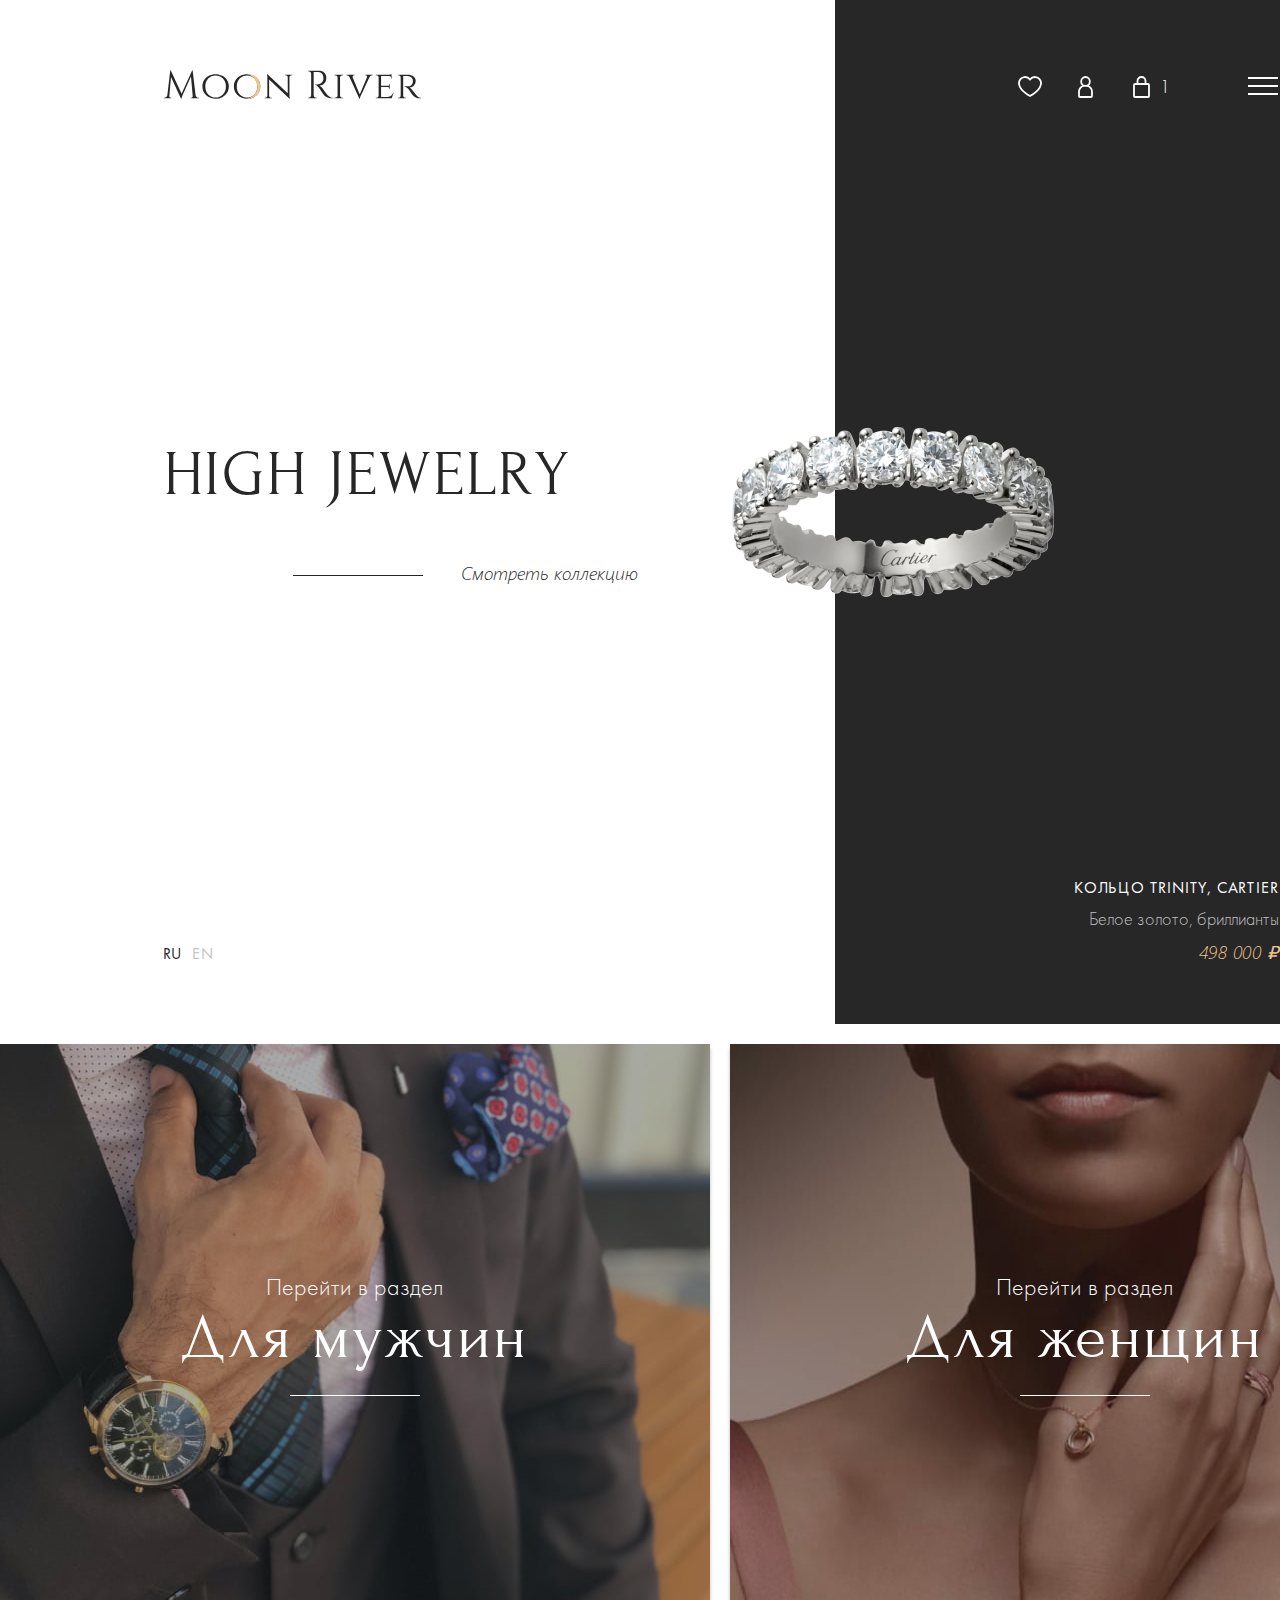
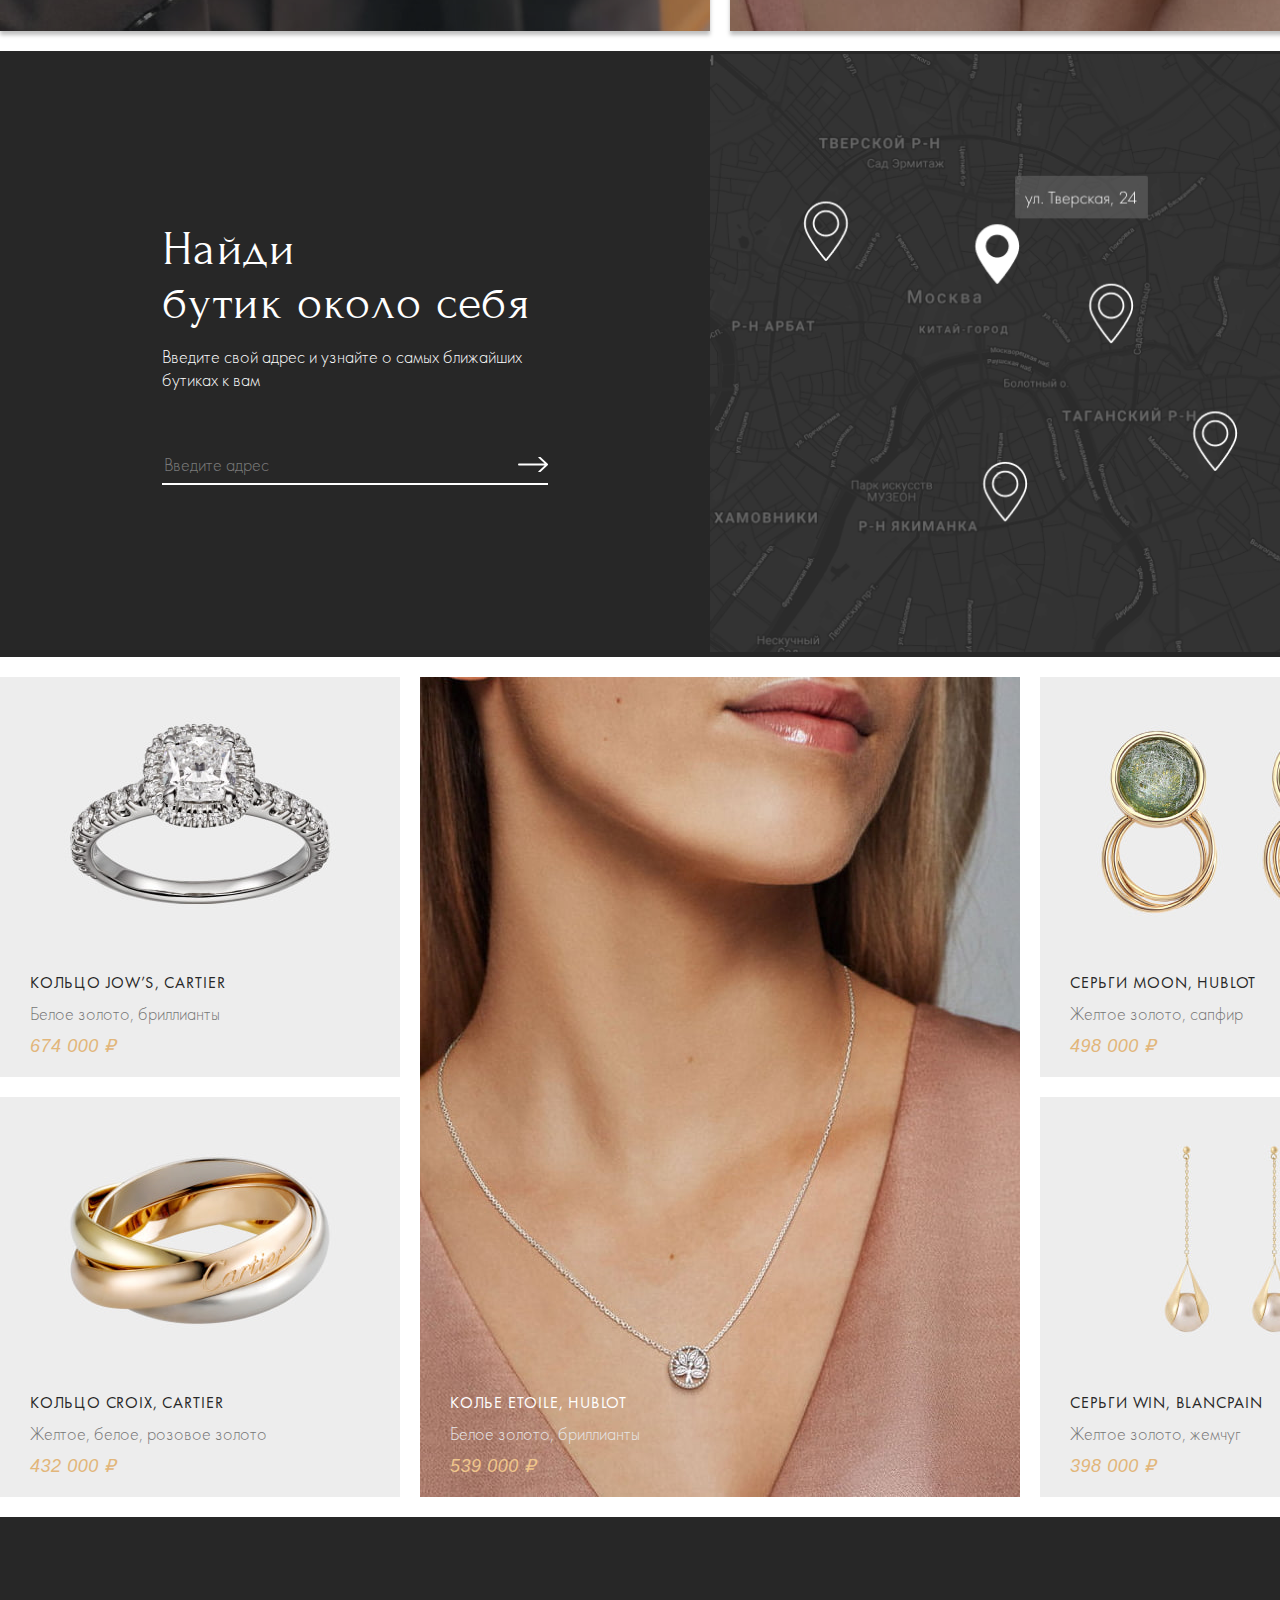
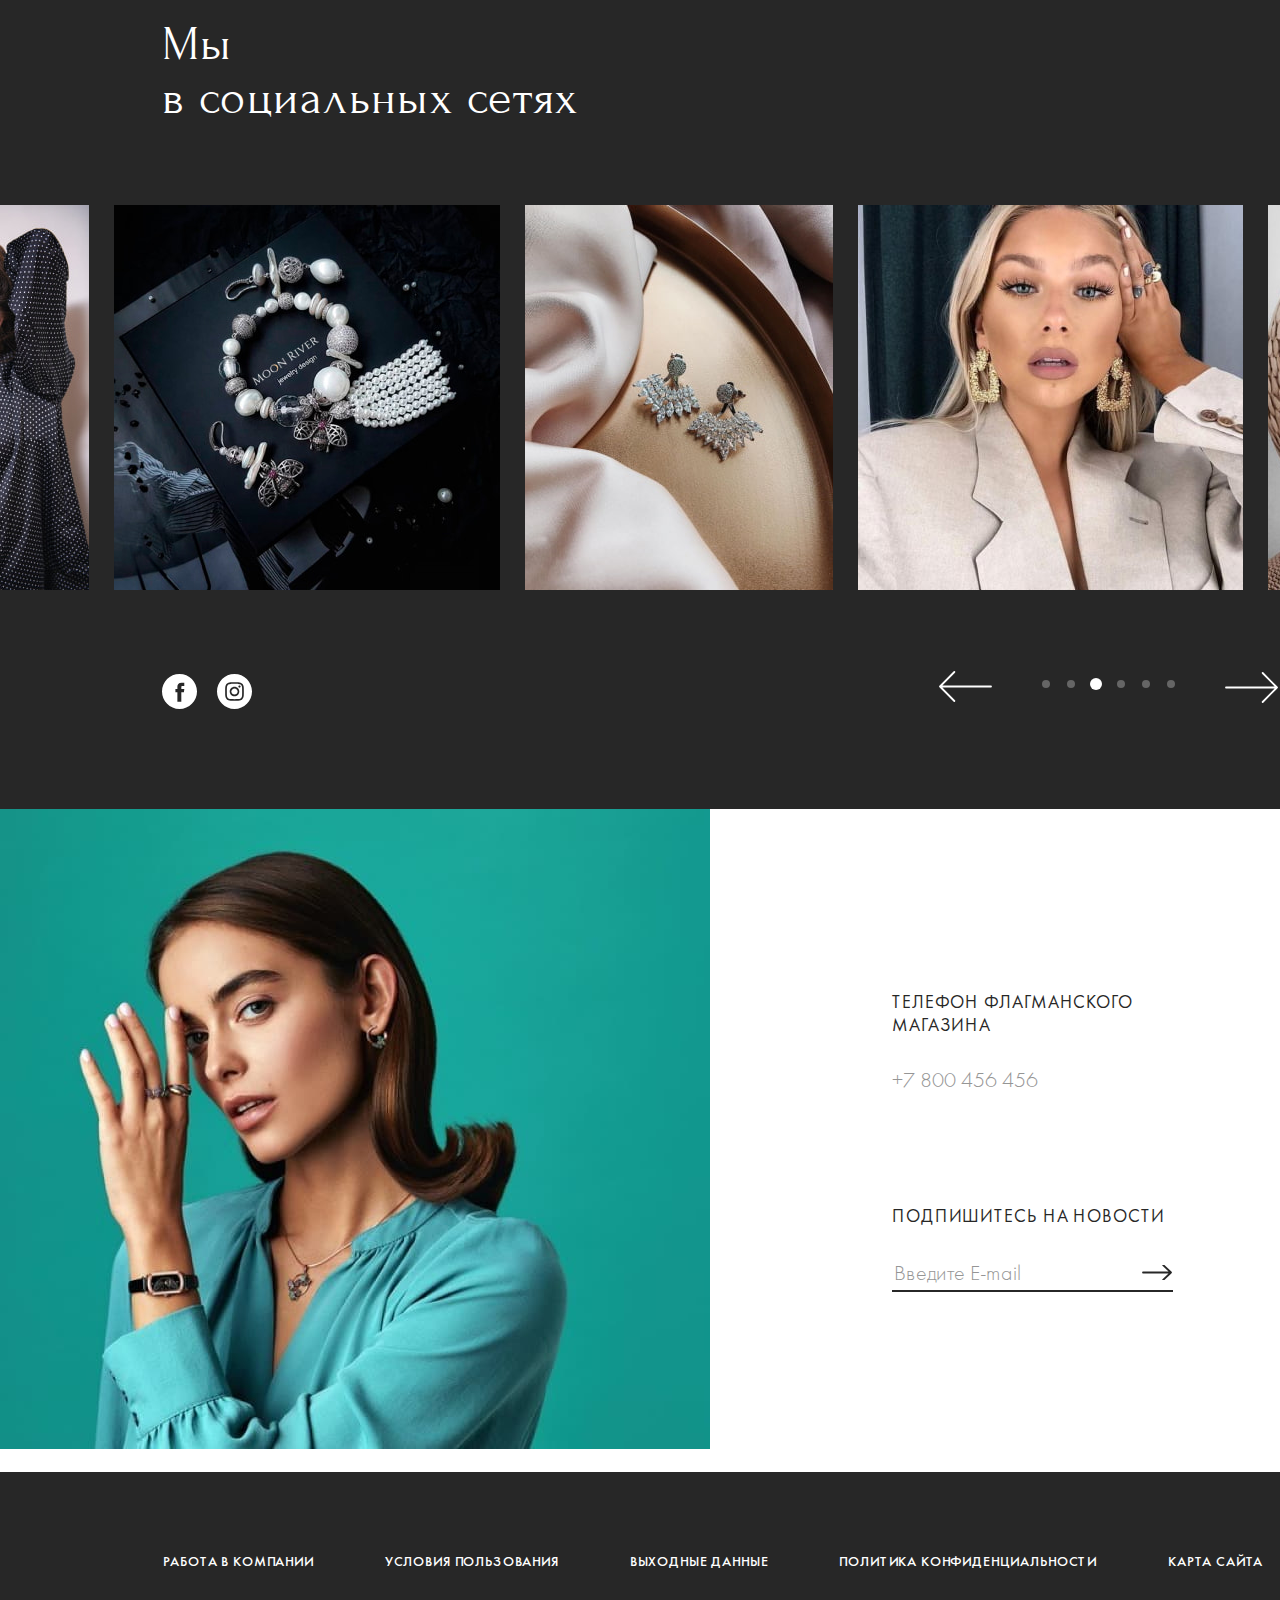
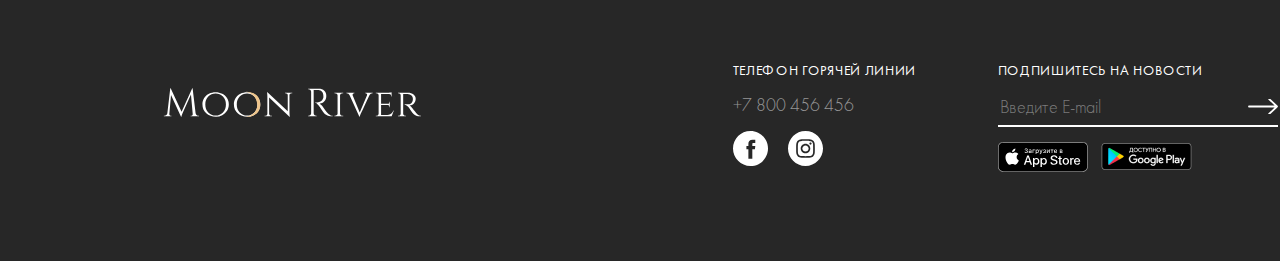
==== commit 14bfbada: "Добавляет ссылки карточкам товаров" ====
--- a/index.html
+++ b/index.html
@@ -300,44 +300,54 @@
         <h2 class="visually-hidden">Товары</h2>
         <ul class="product-cards-list">
           <li class="product-card">
-            <img class="product-card-img" src="images/product-1.jpg" width="400" height="400" alt="">
-            <div class="product-card-description">
-              <h3 class="product-card-title">Кольцо jow’s, Cartier</h3>
-              <p class="product-card-materials">Белое золото, бриллианты</p>
-              <span class="product-card-price">674 000 &#8381;</span>
-            </div>
+            <a class="product-card-link" href="#">
+              <img class="product-card-img" src="images/product-1.jpg" width="400" height="400" alt="">
+              <div class="product-card-description">
+                <h3 class="product-card-title">Кольцо jow’s, Cartier</h3>
+                <p class="product-card-materials">Белое золото, бриллианты</p>
+                <span class="product-card-price">674 000 &#8381;</span>
+              </div>
+            </a>
           </li>
           <li class="product-card product-card-huge light-theme">
-            <img class="product-card-img" src="images/product-3.jpg" width="600" height="820" alt="">
-            <div class="product-card-description">
-              <h3 class="product-card-title">Колье etoile, Hublot</h3>
-              <p class="product-card-materials">Белое золото, бриллианты</p>
-              <span class="product-card-price">539 000 &#8381;</span>
-            </div>
+            <a class="product-card-link" href="#">
+              <img class="product-card-img" src="images/product-3.jpg" width="600" height="820" alt="">
+              <div class="product-card-description">
+                <h3 class="product-card-title">Колье etoile, Hublot</h3>
+                <p class="product-card-materials">Белое золото, бриллианты</p>
+                <span class="product-card-price">539 000 &#8381;</span>
+              </div>
+            </a>
           </li>
           <li class="product-card">
-            <img class="product-card-img" src="images/product-4.jpg" width="400" height="400" alt="">
-            <div class="product-card-description">
-              <h3 class="product-card-title">Серьги moon, Hublot</h3>
-              <p class="product-card-materials">Желтое золото, сапфир</p>
-              <span class="product-card-price">498 000 &#8381;</span>
-            </div>
+            <a class="product-card-link" href="#">
+              <img class="product-card-img" src="images/product-4.jpg" width="400" height="400" alt="">
+              <div class="product-card-description">
+                <h3 class="product-card-title">Серьги moon, Hublot</h3>
+                <p class="product-card-materials">Желтое золото, сапфир</p>
+                <span class="product-card-price">498 000 &#8381;</span>
+              </div>
+            </a>
           </li>
           <li class="product-card">
-            <img class="product-card-img" src="images/product-2.jpg" width="400" height="400" alt="">
-            <div class="product-card-description">
-              <h3 class="product-card-title">Кольцо croix, Cartier</h3>
-              <p class="product-card-materials">Желтое, белое, розовое золото</p>
-              <span class="product-card-price">432 000 &#8381;</span>
-            </div>
+            <a class="product-card-link" href="#">
+              <img class="product-card-img" src="images/product-2.jpg" width="400" height="400" alt="">
+              <div class="product-card-description">
+                <h3 class="product-card-title">Кольцо croix, Cartier</h3>
+                <p class="product-card-materials">Желтое, белое, розовое золото</p>
+                <span class="product-card-price">432 000 &#8381;</span>
+              </div>
+            </a>
           </li>
           <li class="product-card">
-            <img class="product-card-img" src="images/product-5.jpg" width="400" height="400" alt="">
-            <div class="product-card-description">
-              <h3 class="product-card-title">Серьги win, Blancpain</h3>
-              <p class="product-card-materials">Желтое золото, жемчуг</p>
-              <span class="product-card-price">398 000 &#8381;</span>
-            </div>
+            <a class="product-card-link" href="#">
+              <img class="product-card-img" src="images/product-5.jpg" width="400" height="400" alt="">
+              <div class="product-card-description">
+                <h3 class="product-card-title">Серьги win, Blancpain</h3>
+                <p class="product-card-materials">Желтое золото, жемчуг</p>
+                <span class="product-card-price">398 000 &#8381;</span>
+              </div>
+            </a>
           </li>
         </ul>
       </section>
--- a/styles/styles.css
+++ b/styles/styles.css
@@ -37,6 +37,7 @@
   src: url("../fonts/segoeui-lightitalic.woff2") format("woff2");
   font-display: swap;
 }
+
 @font-face {
   font-family: "Segoe UI";
   font-style: italic;
@@ -128,6 +129,12 @@
   background-color: #272727;
 }
 
+.user-navigation {
+  flex-wrap: wrap;
+  max-width: 297px;
+  justify-content: flex-end;
+}
+
 .navigation-link,
 .menu-burger-button {
   display: block;
@@ -219,6 +226,7 @@
 .menu-burger-button:focus .burger-icon::after {
   transform: translateY(4px);
 }
+
 .menu-burger-button:active {
   opacity: 0.6;
 }
@@ -226,6 +234,7 @@
 .menu-burger-button:active .burger-icon::before {
   transform: translateY(-4px);
 }
+
 .menu-burger-button:active .burger-icon::after {
   transform: translateY(4px);
 }
@@ -303,6 +312,7 @@
 
 .hero-product-description {
   align-self: flex-end;
+  max-width: 400px;
   text-align: right;
 }
 
@@ -494,7 +504,7 @@
   font-family: inherit;
   font-size: 18px;
   font-weight: 300;
-  color: rgba(255, 255, 255, 0.40);
+  color: rgba(255, 255, 255, 0.4);
   background-color: transparent;
   border: none;
   border-top: 1px solid transparent;
@@ -504,17 +514,17 @@
   font-family: inherit;
   font-size: 18px;
   font-weight: 300;
-  color: rgba(255, 255, 255, 0.40);
+  color: rgba(255, 255, 255, 0.4);
 }
 
 .field:hover,
 .field:focus {
-  border-color: rgba(255, 255, 255, 0.40);
+  border-color: rgba(255, 255, 255, 0.4);
 }
 
 .field:disabled,
 .field:disabled:hover {
-  background-color: rgba(255, 255, 255, 0.40);
+  background-color: rgba(255, 255, 255, 0.4);
   border-top: 1px solid transparent;
 }
 
@@ -542,7 +552,7 @@
   transform: translateX(5px);
 }
 
-.form-button:active{
+.form-button:active {
   opacity: 0.6;
 }
 
@@ -579,6 +589,7 @@
 
 .product-card {
   position: relative;
+  background-color: #ededed;
 }
 
 .product-card-img {
@@ -589,6 +600,10 @@
   position: absolute;
   bottom: 20px;
   left: 30px;
+}
+
+.light-theme {
+  background-color: #272727;
 }
 
 .light-theme .product-card-title {
@@ -609,7 +624,7 @@
   background-color: #272727;
 }
 
-.social-media .container-center-second{
+.social-media .container-center-second {
   position: relative;
 }
 
@@ -617,6 +632,7 @@
   margin: 0;
   margin-bottom: 80px;
   margin-left: 162px;
+  padding-right: 50px;
   font-family: "Forum", serif;
   font-size: 48px;
   font-weight: 400;
@@ -695,6 +711,7 @@
   width: 53px;
   height: 34px;
   border: none;
+  border-radius: inherit;
   background-color: transparent;
   background-image: url("../images/slider-next.svg");
   background-repeat: no-repeat;
@@ -755,7 +772,6 @@
 .contacts {
   background-image: url("../images/contacts-background.jpg");
   background-repeat: no-repeat;
-  background-size: contain;
 }
 
 .contacts .tel {
@@ -1023,7 +1039,7 @@
 }
 
 .site-navigation-list {
-  gap: 50px;
+  column-gap: 50px;
   background: transparent;
 }
 
@@ -1190,8 +1206,8 @@
 .popover-footer {
   display: flex;
   flex-wrap: wrap;
-  gap: 85px;
-  padding: 66px 0 76px;
+  justify-content: space-between;
+  padding: 66px 0 76px 2px;
   border-top: 2px solid #2f2f2f;
 }
 
@@ -1208,13 +1224,13 @@
 }
 
 .popover-footer-banner::before {
-  content:"";
+  content: "";
   position: absolute;
   top: 0;
   right: 0;
   bottom: 0;
   left: 0;
-  background-color: rgba(39, 39, 39, 0.50);
+  background-color: rgba(39, 39, 39, 0.5);
 }
 
 .banner-content {
@@ -1222,6 +1238,7 @@
   display: flex;
   flex-direction: column;
   justify-content: space-between;
+  height: 100%;
   min-height: 208px;
   font-weight: 400;
   letter-spacing: 1.08px;
@@ -1256,7 +1273,7 @@
 .banner-content-link::after {
   content: "";
   position: absolute;
-  top: 50%;
+  top: 4px;
   right: -3px;
   display: block;
   width: 31px;
@@ -1264,19 +1281,22 @@
   background-image: url("../images/arrow-button.svg");
   background-repeat: no-repeat;
   background-position: center;
-  transform: translateY(-50%);
   transition: transform 0.3s ease;
 }
 
 .banner-content-link:hover::after,
 .banner-content-link:focus::after {
-  transform: translateY(-50%) translateX(5px);
+  transform: translateX(5px);
 }
 
 .banner-content-link:active {
   opacity: 0.6;
 }
 
+.footer-info {
+  width: 280px;
+}
+
 .popover .footer-contacts-list {
   margin-bottom: 48px;
 }
